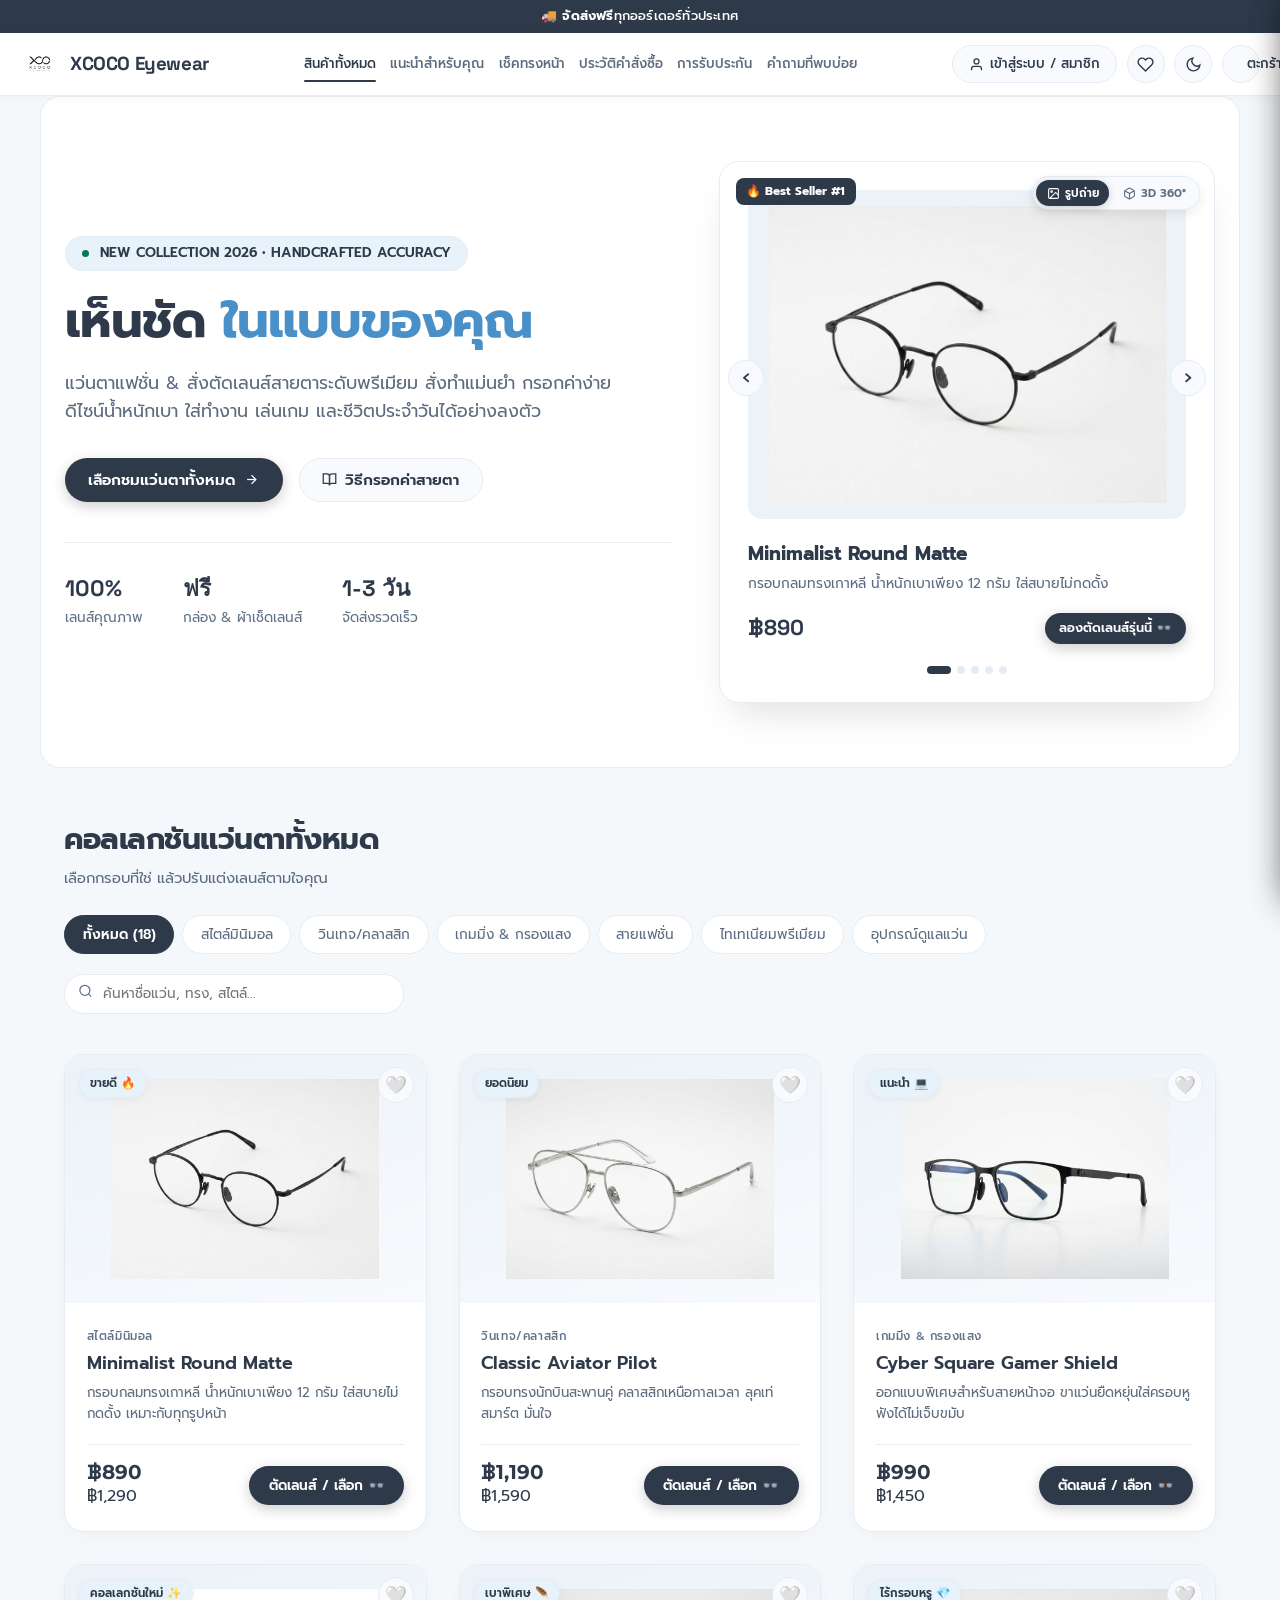
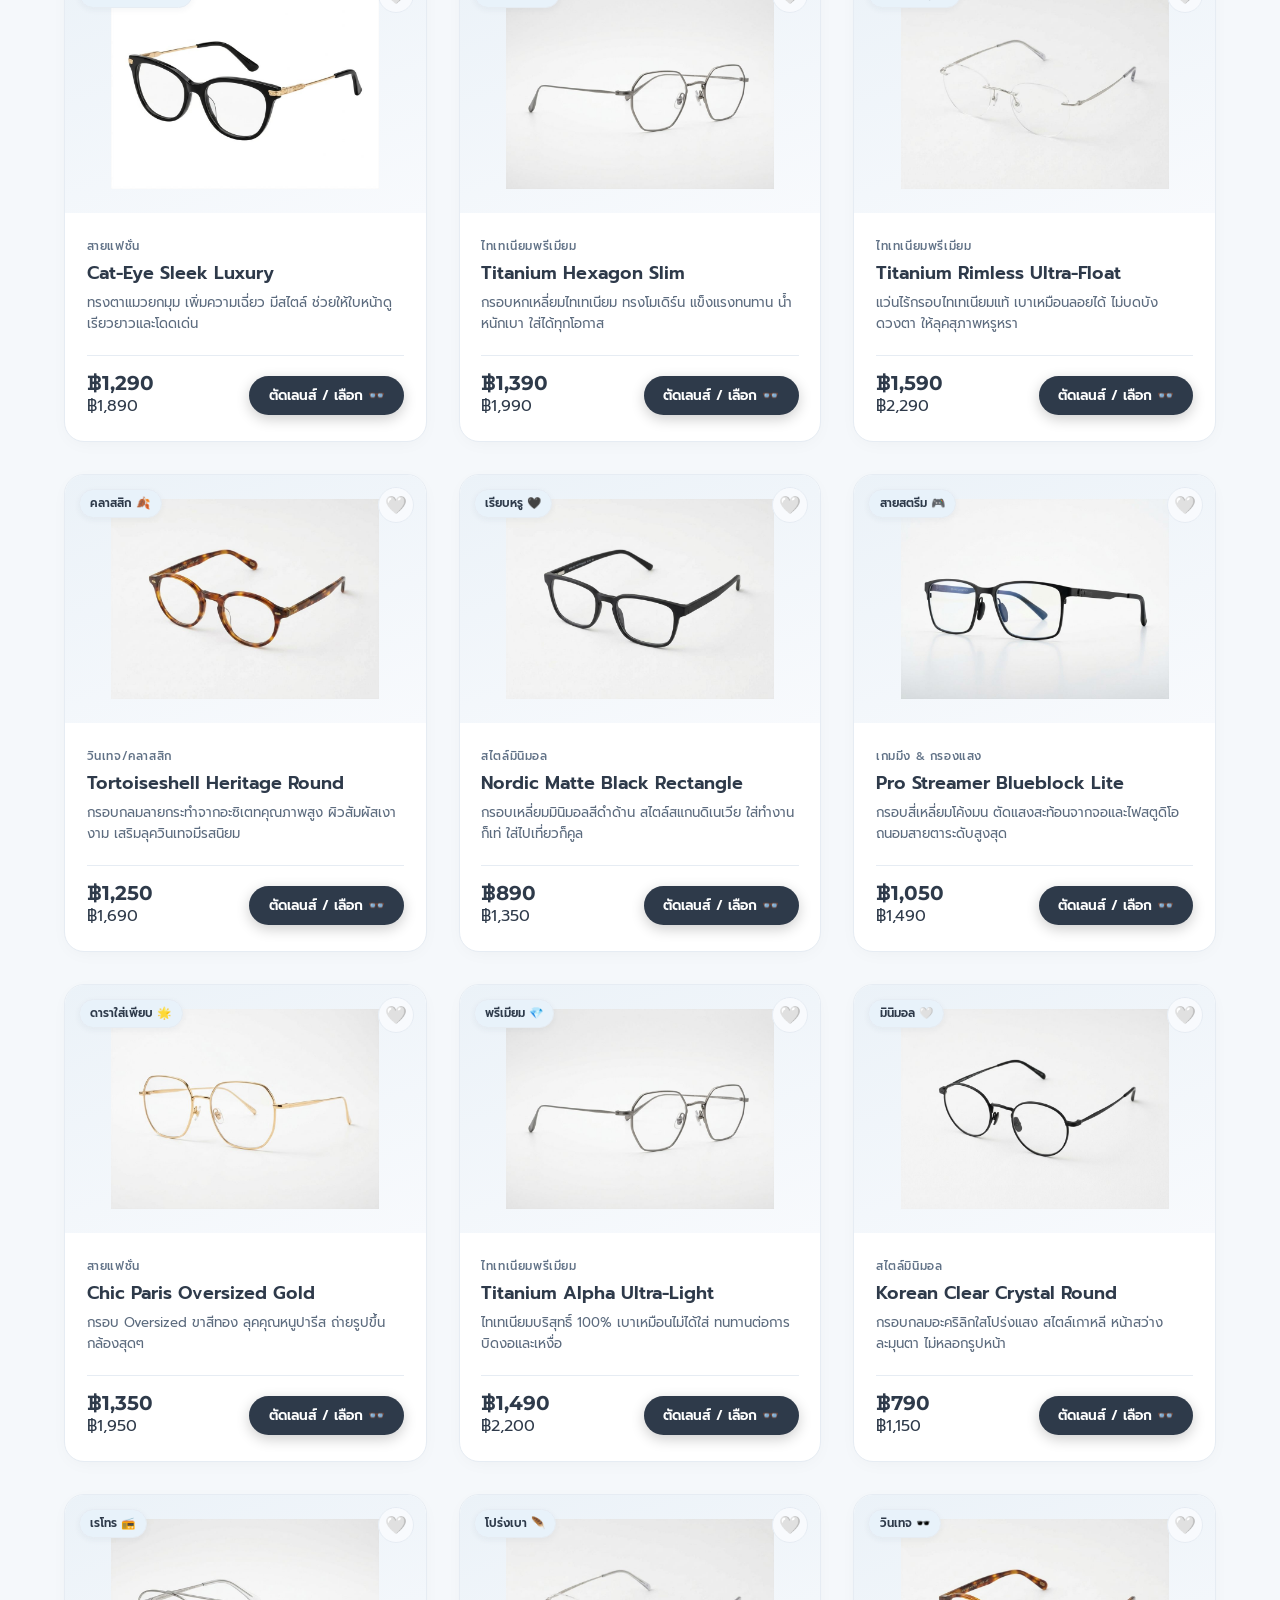
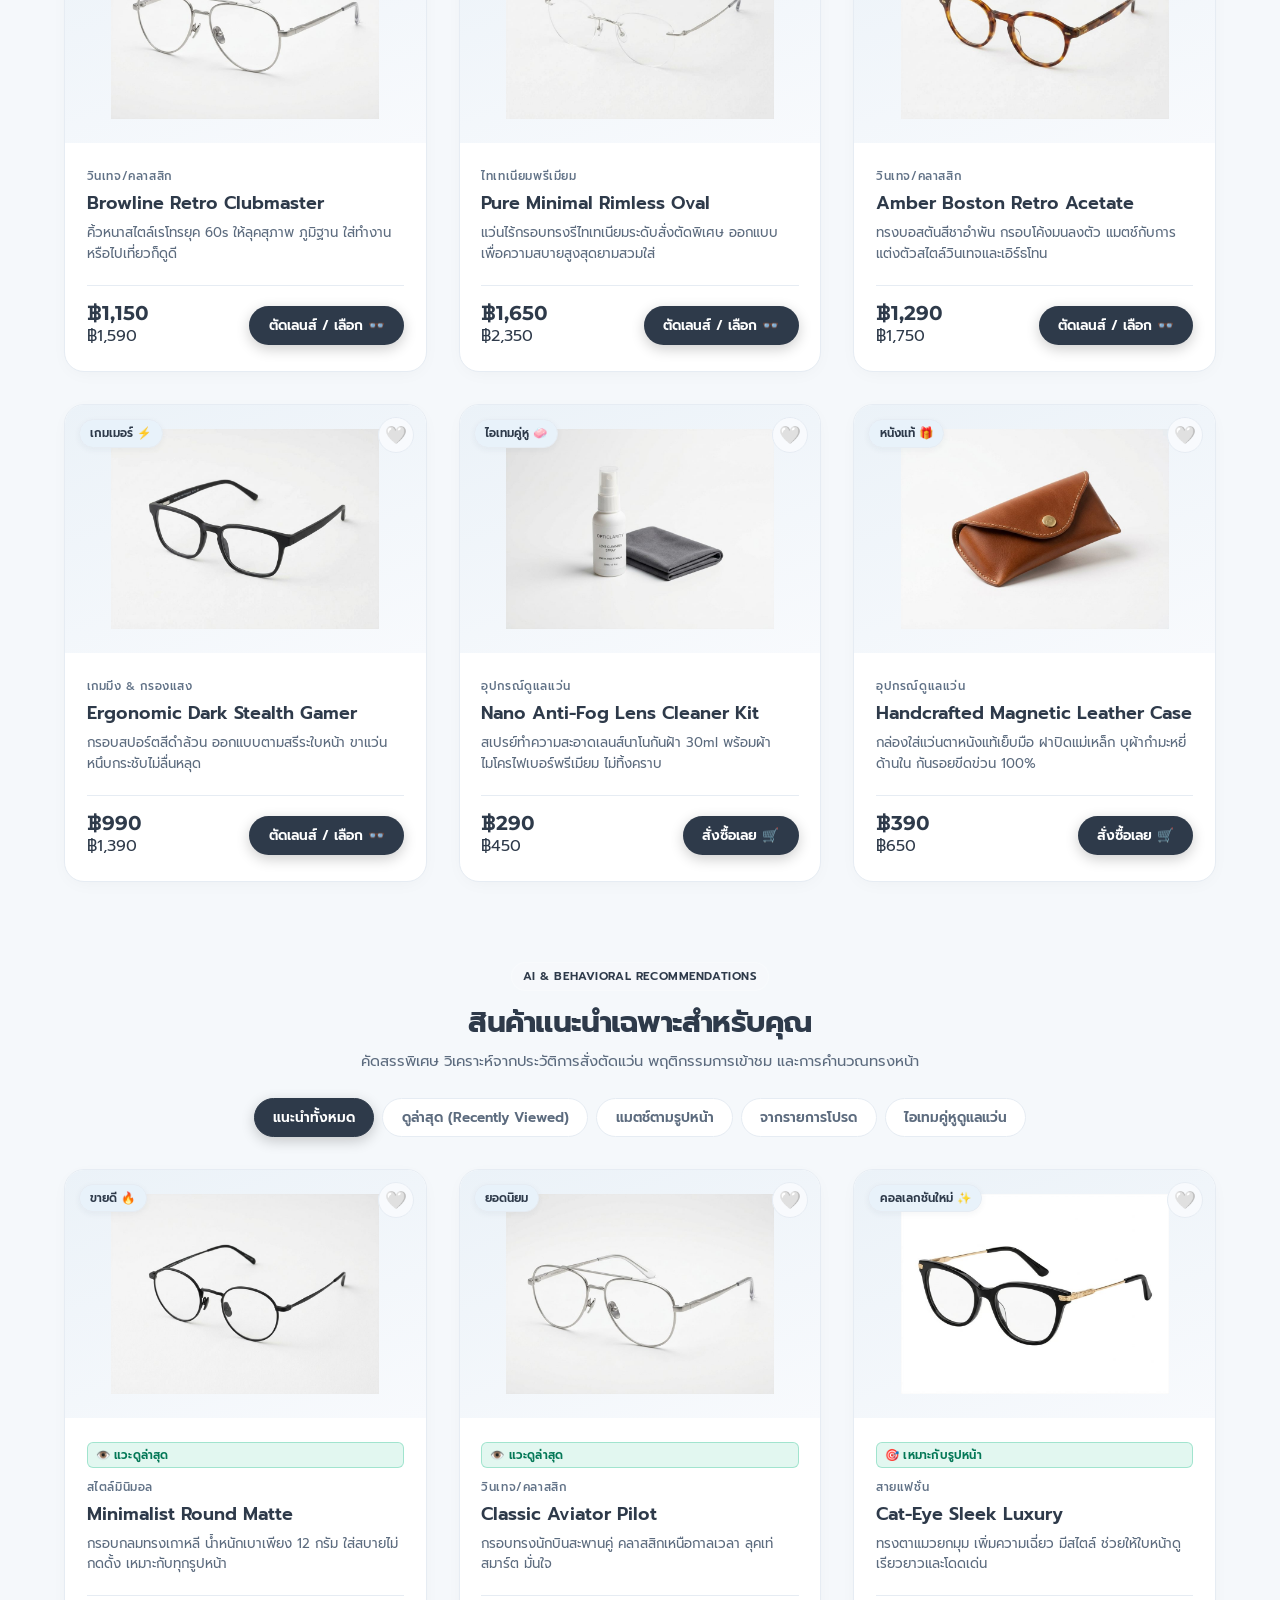
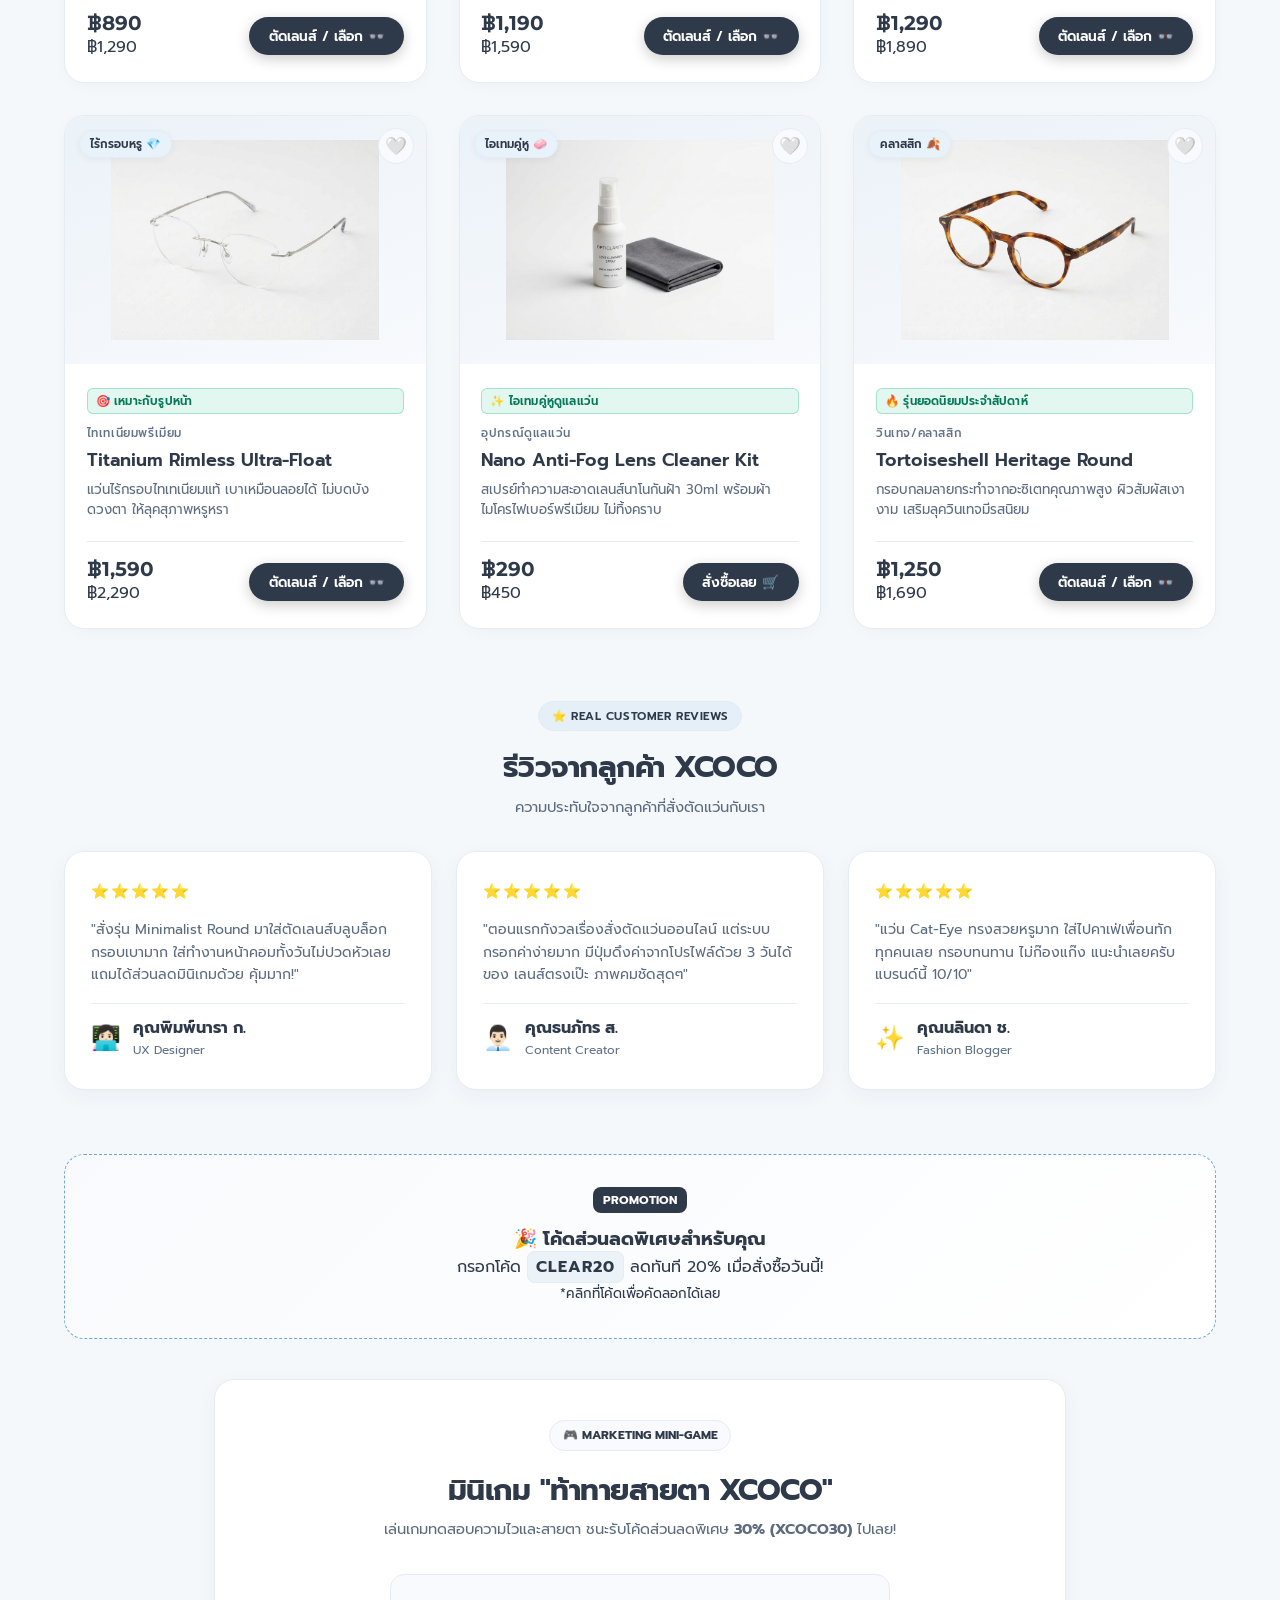
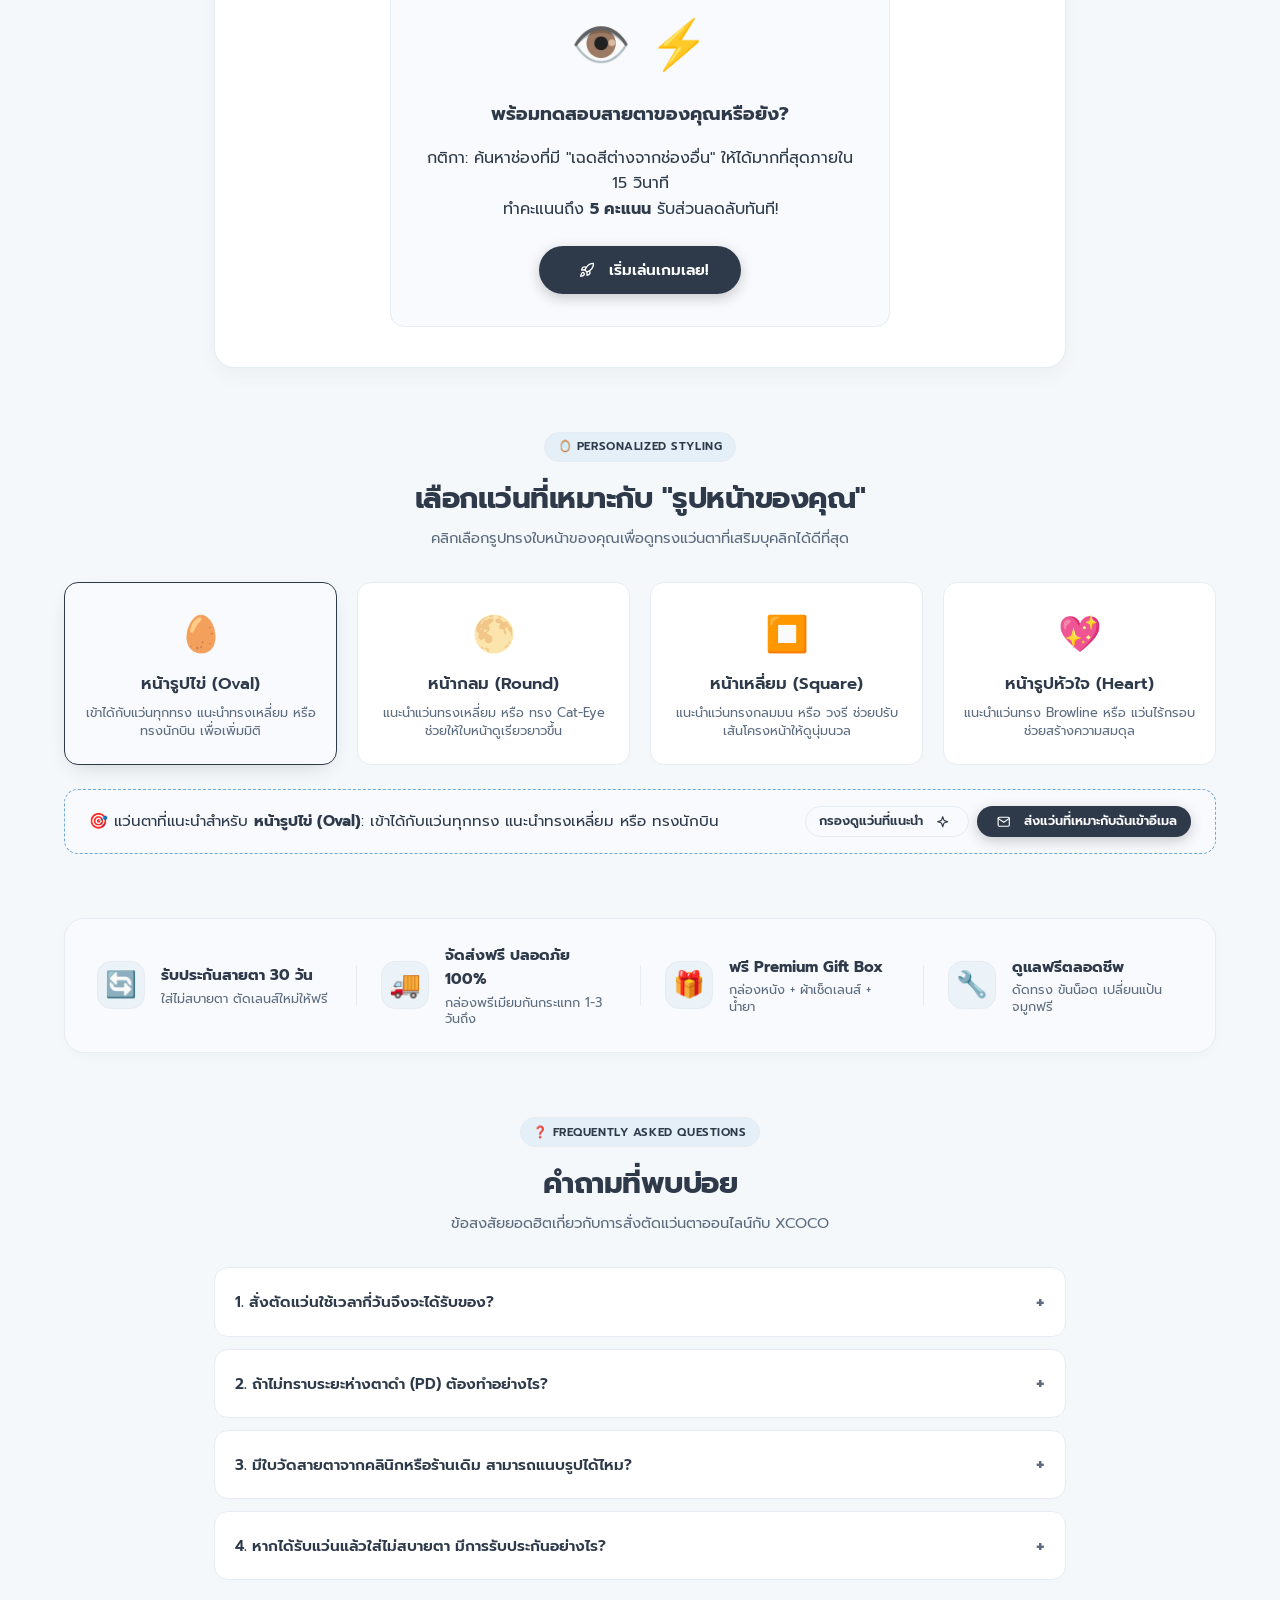
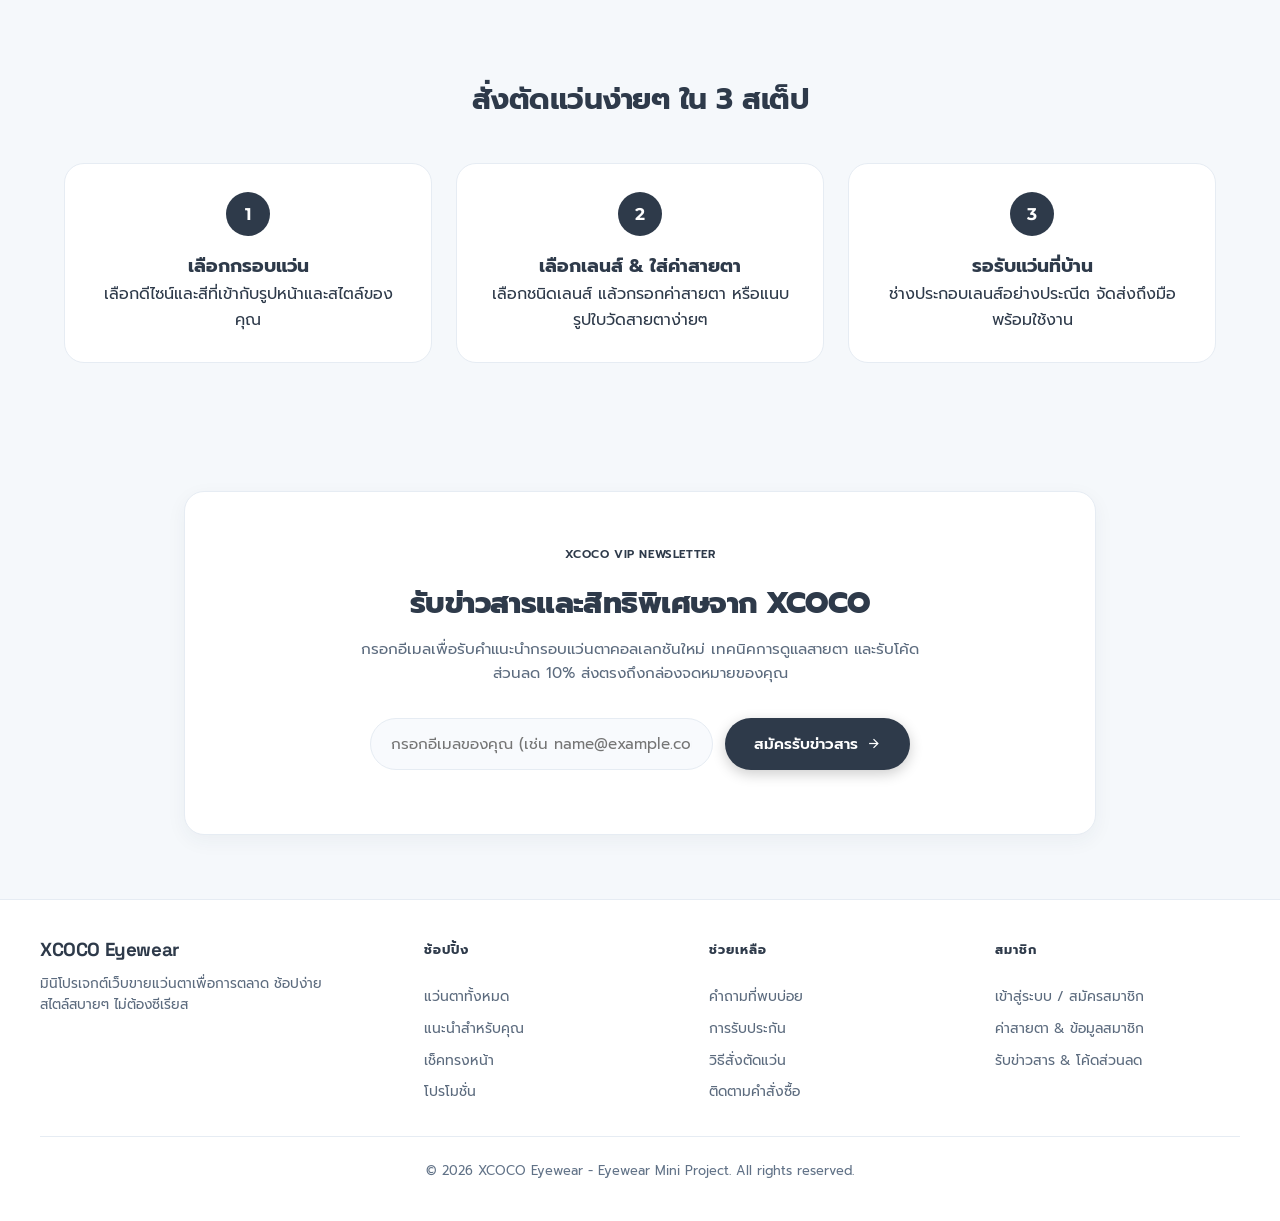
==== index.html @ 9833ccda "fix(tier): real member tier in email, per-user orders, badge contrast, stable rotator - backend/api_" ====
<!DOCTYPE html>
<html lang="th" data-theme="light">
<head>
  <meta charset="UTF-8">
  <meta name="viewport" content="width=device-width, initial-scale=1.0, viewport-fit=cover">
  <title>XCOCO Eyewear - เห็นชัด ในแบบของคุณ | ร้านแว่นตาออนไลน์</title>
  <meta name="description" content="XCOCO Eyewear ร้านแว่นตาออนไลน์ เห็นชัด ในแบบของคุณ เลือกกรอบแว่น เลนส์ตามค่าสายตา จัดส่งฟรี รับประกัน 30 วัน พร้อมโค้ดส่วนลดสมาชิกใหม่">
  
  <!-- Immediate Theme Init (Prevent FOUC) -->
  <script>
    (function() {
      const savedTheme = localStorage.getItem("xcoco_theme") || localStorage.getItem("theme") || "light";
      document.documentElement.setAttribute("data-theme", savedTheme);
    })();
  </script>

  <link rel="preconnect" href="https://fonts.googleapis.com">
  <link rel="preconnect" href="https://fonts.gstatic.com" crossorigin>
  <link href="https://fonts.googleapis.com/css2?family=Montserrat:wght@400;500;600;700;800&family=Prompt:ital,wght@0,300;0,400;0,500;0,600;0,700;1,400&family=Space+Grotesk:wght@500;700&display=swap" rel="stylesheet">
  <link rel="icon" type="image/png" href="assets/images/logo-icon-32.png" sizes="32x32">
  <link rel="stylesheet" href="assets/css/styles.css?v=4.2">
</head>
<body>
  <!-- Top Marketing Announcement Bar -->
  <div class="announcement-bar">
    <div class="announcement-content">
      <span class="rotator-active">🚚 <strong>จัดส่งฟรี</strong>ทุกออร์เดอร์ทั่วประเทศ</span>
      <span>🎁 สมาชิกใหม่รับสิทธิพิเศษมากมาย</span>
      <span>🎮 เล่นมินิเกมรับโค้ดลด <strong>30% (XCOCO30)</strong></span>
    </div>
  </div>

  <!-- Header / Navigation -->
  <header class="navbar">
    <div class="nav-container">
      <div class="brand">
        <img src="assets/images/Logo-128.png" alt="XCOCO Logo" class="brand-logo" onerror="this.style.display='none'">
        <div class="brand-text">
          <span class="brand-name">XCOCO Eyewear</span>
          <span class="brand-tagline">เห็นชัด ในแบบของคุณ</span>
        </div>
      </div>

      <nav class="nav-links">
        <a href="#products" class="nav-link">สินค้าทั้งหมด</a>
        <a href="#recommendations" class="nav-link">แนะนำสำหรับคุณ</a>
        <a href="#face-match" class="nav-link">เช็คทรงหน้า</a>
        <a href="orders.html" class="nav-link">ประวัติคำสั่งซื้อ</a>
        <a href="#guarantee" class="nav-link">การรับประกัน</a>
        <a href="#faq" class="nav-link">คำถามที่พบบ่อย</a>
      </nav>

      <div class="nav-actions">
        <!-- Auth / User Profile Button -->
        <div id="authNavSection">
          <a id="authBtn" href="auth.html" class="nav-auth-btn" style="text-decoration: none;">
            <svg width="15" height="15" viewBox="0 0 24 24" fill="none" stroke="currentColor" stroke-width="2">
              <path d="M20 21v-2a4 4 0 0 0-4-4H8a4 4 0 0 0-4 4v2"></path>
              <circle cx="12" cy="7" r="4"></circle>
            </svg>
            <span>เข้าสู่ระบบ / สมาชิก</span>
          </a>
          <div id="userProfileDropdown" class="user-dropdown" style="display: none;">
            <button class="user-avatar-btn" onclick="toggleUserMenu()">
              <svg width="15" height="15" viewBox="0 0 24 24" fill="none" stroke="currentColor" stroke-width="2">
                <path d="M20 21v-2a4 4 0 0 0-4-4H8a4 4 0 0 0-4 4v2"></path>
                <circle cx="12" cy="7" r="4"></circle>
              </svg>
              <span id="navUserName" class="user-name-text">สมาชิก</span>
              <span id="navUserTierBadge" class="user-tier-badge tier-classic">Classic</span>
              <span class="dropdown-arrow">▾</span>
            </button>
            <div id="userMenuContent" class="user-menu-box" style="display: none;">
              <div class="user-menu-header">
                <div class="user-menu-top">
                  <strong id="menuUserFullName">ผู้ใช้งาน</strong>
                  <span id="menuUserTierBadge" class="user-tier-badge tier-classic">Classic</span>
                </div>
                <small id="menuUserEmail">user@example.com</small>
                <div class="tier-progress-box mt-2">
                  <div class="tier-progress-label">
                    <span>ยอดสะสม: <strong id="menuUserSpent">฿0</strong></span>
                    <span id="menuNextTierText">อีก ฿1,500 สู่ Silver</span>
                  </div>
                  <div class="tier-progress-bar">
                    <div id="menuTierProgressFill" class="tier-progress-fill" style="width: 0%;"></div>
                  </div>
                </div>
              </div>
              <a href="orders.html" class="user-menu-item" style="text-decoration: none;">
                <svg width="15" height="15" viewBox="0 0 24 24" fill="none" stroke="currentColor" stroke-width="2">
                  <path d="M6 2L3 6v14a2 2 0 0 0 2 2h14a2 2 0 0 0 2-2V6l-3-4z"></path>
                  <line x1="3" y1="6" x2="21" y2="6"></line>
                  <path d="M16 10a4 4 0 0 1-8 0"></path>
                </svg>
                <span>ประวัติคำสั่งซื้อของฉัน</span>
              </a>
              <a href="orders.html#profile" class="user-menu-item" style="text-decoration: none;">
                <svg width="15" height="15" viewBox="0 0 24 24" fill="none" stroke="currentColor" stroke-width="2">
                  <circle cx="6" cy="12" r="4"></circle>
                  <circle cx="18" cy="12" r="4"></circle>
                  <line x1="10" y1="12" x2="14" y2="12"></line>
                </svg>
                <span>ค่าสายตา & ข้อมูลสมาชิก</span>
              </a>
              <div class="user-menu-divider"></div>
              <div class="user-menu-item logout-btn" onclick="logoutUser()">
                <svg width="15" height="15" viewBox="0 0 24 24" fill="none" stroke="currentColor" stroke-width="2">
                  <path d="M9 21H5a2 2 0 0 1-2-2V5a2 2 0 0 1 2-2h4"></path>
                  <polyline points="16 17 21 12 16 7"></polyline>
                  <line x1="21" y1="12" x2="9" y2="12"></line>
                </svg>
                <span>ออกจากระบบ</span>
              </div>
            </div>
          </div>
        </div>

        <!-- Wishlist Button -->
        <button id="wishlistNavBtn" class="icon-btn" onclick="openWishlistDrawer()" title="สินค้าที่ถูกใจ" aria-label="สินค้าที่ถูกใจ" style="position: relative;">
          <svg width="17" height="17" viewBox="0 0 24 24" fill="none" stroke="currentColor" stroke-width="2">
            <path d="M20.84 4.61a5.5 5.5 0 0 0-7.78 0L12 5.67l-1.06-1.06a5.5 5.5 0 0 0-7.78 7.78l1.06 1.06L12 21.23l7.78-7.78 1.06-1.06a5.5 5.5 0 0 0 0-7.78z"></path>
          </svg>
          <span id="wishlistBadge" class="cart-badge" style="display: none;">0</span>
        </button>

        <!-- Theme Toggle Button -->
        <button id="themeToggleBtn" class="icon-btn theme-toggle-btn" title="สลับโหมดสว่าง/มืด" aria-label="สลับธีม">
          <svg class="theme-icon sun-icon" width="17" height="17" viewBox="0 0 24 24" fill="none" stroke="currentColor" stroke-width="2">
            <circle cx="12" cy="12" r="5"></circle>
            <line x1="12" y1="1" x2="12" y2="3"></line>
            <line x1="12" y1="21" x2="12" y2="23"></line>
            <line x1="4.22" y1="4.22" x2="5.64" y2="5.64"></line>
            <line x1="18.36" y1="18.36" x2="19.78" y2="19.78"></line>
            <line x1="1" y1="12" x2="3" y2="12"></line>
            <line x1="21" y1="12" x2="23" y2="12"></line>
            <line x1="4.22" y1="19.78" x2="5.64" y2="18.36"></line>
            <line x1="18.36" y1="5.64" x2="19.78" y2="4.22"></line>
          </svg>
          <svg class="theme-icon moon-icon" width="17" height="17" viewBox="0 0 24 24" fill="none" stroke="currentColor" stroke-width="2">
            <path d="M21 12.79A9 9 0 1 1 11.21 3 7 7 0 0 0 21 12.79z"></path>
          </svg>
        </button>

        <!-- Cart Button -->
        <button id="cartBtn" class="cart-btn" aria-label="ตะกร้า 0 รายการ">
          <svg width="17" height="17" viewBox="0 0 24 24" fill="none" stroke="currentColor" stroke-width="2">
            <path d="M6 2L3 6v14a2 2 0 0 0 2 2h14a2 2 0 0 0 2-2V6l-3-4z"></path>
            <line x1="3" y1="6" x2="21" y2="6"></line>
            <path d="M16 10a4 4 0 0 1-8 0"></path>
          </svg>
          <span class="cart-text">ตะกร้า</span>
          <span id="cartCount" class="cart-badge">0</span>
        </button>

        <!-- Mobile Navigation Toggle Button -->
        <button class="mobile-nav-toggle" id="mobileNavToggle" onclick="toggleMobileNav()" aria-label="เปิดเมนู" title="เมนูหลัก">
          <svg width="20" height="20" viewBox="0 0 24 24" fill="none" stroke="currentColor" stroke-width="2" stroke-linecap="round" stroke-linejoin="round">
            <line x1="3" y1="12" x2="21" y2="12"></line>
            <line x1="3" y1="6" x2="21" y2="6"></line>
            <line x1="3" y1="18" x2="21" y2="18"></line>
          </svg>
        </button>
      </div>
    </div>
  </header>

  <!-- Mobile Navigation Drawer -->
  <div class="mobile-nav-drawer" id="mobileNavDrawer">
    <div class="mobile-nav-backdrop" onclick="closeMobileNav()"></div>
    <div class="mobile-nav-panel">
      <div class="mobile-nav-header">
        <div class="brand">
          <img src="assets/images/Logo-128.png" alt="XCOCO Logo" class="brand-logo" onerror="this.style.display='none'">
          <div class="brand-text">
            <span class="brand-name">XCOCO Eyewear</span>
            <span class="brand-tagline">เห็นชัด ในแบบของคุณ</span>
          </div>
        </div>
        <button class="mobile-nav-close" onclick="closeMobileNav()" aria-label="ปิดเมนู">&times;</button>
      </div>

      <div class="mobile-user-card" id="mobileUserCard"></div>

      <nav class="mobile-nav-list">
        <a href="#products" class="mobile-nav-item" onclick="closeMobileNav()">
          <svg width="18" height="18" viewBox="0 0 24 24" fill="none" stroke="currentColor" stroke-width="2">
            <circle cx="6" cy="12" r="4"></circle>
            <circle cx="18" cy="12" r="4"></circle>
            <line x1="10" y1="12" x2="14" y2="12"></line>
          </svg>
          <span>สินค้าทั้งหมด</span>
        </a>
        <a href="#recommendations" class="mobile-nav-item" onclick="closeMobileNav()">
          <svg width="18" height="18" viewBox="0 0 24 24" fill="none" stroke="currentColor" stroke-width="2">
            <polygon points="12 2 15.09 8.26 22 9.27 17 14.14 18.18 21.02 12 17.77 5.82 21.02 7 14.14 2 9.27 8.91 8.26 12 2"></polygon>
          </svg>
          <span>แนะนำสำหรับคุณ (AI Match)</span>
        </a>
        <a href="#face-match" class="mobile-nav-item" onclick="closeMobileNav()">
          <svg width="18" height="18" viewBox="0 0 24 24" fill="none" stroke="currentColor" stroke-width="2">
            <circle cx="12" cy="12" r="10"></circle>
            <path d="M8 14s1.5 2 4 2 4-2 4-2"></path>
            <line x1="9" y1="9" x2="9.01" y2="9"></line>
            <line x1="15" y1="9" x2="15.01" y2="9"></line>
          </svg>
          <span>เช็คทรงหน้าให้เข้ากับแว่น</span>
        </a>
        <a href="orders.html" class="mobile-nav-item" onclick="closeMobileNav()">
          <svg width="18" height="18" viewBox="0 0 24 24" fill="none" stroke="currentColor" stroke-width="2">
            <path d="M6 2L3 6v14a2 2 0 0 0 2 2h14a2 2 0 0 0 2-2V6l-3-4z"></path>
            <line x1="3" y1="6" x2="21" y2="6"></line>
            <path d="M16 10a4 4 0 0 1-8 0"></path>
          </svg>
          <span>ประวัติคำสั่งซื้อของฉัน</span>
          <span class="badge-tag-modern" style="margin-left: auto;" id="mobileOrdersCountBadge">0</span>
        </a>
        <a href="orders.html#profile" class="mobile-nav-item" onclick="closeMobileNav()">
          <svg width="18" height="18" viewBox="0 0 24 24" fill="none" stroke="currentColor" stroke-width="2">
            <path d="M11 4H4a2 2 0 0 0-2 2v14a2 2 0 0 0 2 2h14a2 2 0 0 0 2-2v-7"></path>
            <path d="M18.5 2.5a2.121 2.121 0 0 1 3 3L12 15l-4 1 1-4 9.5-9.5z"></path>
          </svg>
          <span>แก้ไขข้อมูลส่วนตัว & ค่าสายตา</span>
        </a>
        <a href="#guarantee" class="mobile-nav-item" onclick="closeMobileNav()">
          <svg width="18" height="18" viewBox="0 0 24 24" fill="none" stroke="currentColor" stroke-width="2">
            <path d="M12 22s8-4 8-10V5l-8-3-8 3v7c0 6 8 10 8 10z"></path>
          </svg>
          <span>การรับประกันสินค้า</span>
        </a>
        <a href="#faq" class="mobile-nav-item" onclick="closeMobileNav()">
          <svg width="18" height="18" viewBox="0 0 24 24" fill="none" stroke="currentColor" stroke-width="2">
            <circle cx="12" cy="12" r="10"></circle>
            <path d="M9.09 9a3 3 0 0 1 5.83 1c0 2-3 3-3 3"></path>
            <line x1="12" y1="17" x2="12.01" y2="17"></line>
          </svg>
          <span>คำถามที่พบบ่อย (FAQ)</span>
        </a>
      </nav>

      <div class="mobile-nav-footer">
        <button class="btn btn-secondary btn-sm" onclick="toggleTheme();" style="width: 100%; justify-content: center; gap: 0.5rem; margin-bottom: 0.75rem;">
          <svg width="16" height="16" viewBox="0 0 24 24" fill="none" stroke="currentColor" stroke-width="2">
            <circle cx="12" cy="12" r="5"></circle>
          </svg>
          <span>สลับโหมดสว่าง / โหมดมืด</span>
        </button>
      </div>
    </div>
  </div>

  <!-- Hero Section with Interactive Eyewear Slider Showcase -->
  <main id="main-content">
  <section class="hero-section">
    <div class="hero-layout">
      <!-- Left: Brand Story & CTA -->
      <div class="hero-content">
        <div class="hero-badge">
          <span style="width: 7px; height: 7px; border-radius: 50%; background: var(--status-ok-ink); display: inline-block; margin-right: 6px;"></span>
          <span>NEW COLLECTION 2026 • HANDCRAFTED ACCURACY</span>
        </div>
        <h1 class="hero-title">เห็นชัด <span class="highlight">ในแบบของคุณ</span></h1>
        <p class="hero-desc">
          แว่นตาแฟชั่น & สั่งตัดเลนส์สายตาระดับพรีเมียม สั่งทำแม่นยำ กรอกค่าง่าย ดีไซน์น้ำหนักเบา ใส่ทำงาน เล่นเกม และชีวิตประจำวันได้อย่างลงตัว
        </p>

        <div class="hero-buttons">
          <a href="#products" class="btn btn-primary">
            <span>เลือกชมแว่นตาทั้งหมด</span>
            <svg width="15" height="15" viewBox="0 0 24 24" fill="none" stroke="currentColor" stroke-width="2">
              <line x1="5" y1="12" x2="19" y2="12"></line>
              <polyline points="12 5 19 12 12 19"></polyline>
            </svg>
          </a>
          <button class="btn btn-secondary" onclick="openPrescriptionGuide()">
            <svg width="15" height="15" viewBox="0 0 24 24" fill="none" stroke="currentColor" stroke-width="2">
              <path d="M2 3h6a4 4 0 0 1 4 4v14a3 3 0 0 0-3-3H2z"></path>
              <path d="M22 3h-6a4 4 0 0 0-4 4v14a3 3 0 0 1 3-3h7z"></path>
            </svg>
            <span>วิธีกรอกค่าสายตา</span>
          </button>
        </div>

        <div class="hero-stats">
          <div class="stat-item">
            <span class="stat-num">100%</span>
            <span class="stat-label">เลนส์คุณภาพ</span>
          </div>
          <div class="stat-item">
            <span class="stat-num">ฟรี</span>
            <span class="stat-label">กล่อง & ผ้าเช็ดเลนส์</span>
          </div>
          <div class="stat-item">
            <span class="stat-num">1-3 วัน</span>
            <span class="stat-label">จัดส่งรวดเร็ว</span>
          </div>
        </div>
      </div>

      <!-- Right: Interactive Eyewear Showcase Carousel -->
      <div class="hero-carousel-wrap">
        <div class="carousel-card">
          <div class="carousel-badge" id="slideBadge">🔥 ยอดนิยม</div>

          <!-- View Mode Toggle: Photo vs 3D 360° -->
          <div class="hero-view-toggle">
            <button type="button" class="view-toggle-btn active" id="btnViewPhoto" onclick="switchHeroView('photo')">
              <svg width="13" height="13" viewBox="0 0 24 24" fill="none" stroke="currentColor" stroke-width="2"><rect x="3" y="3" width="18" height="18" rx="2"/><circle cx="8.5" cy="8.5" r="1.5"/><polyline points="21 15 16 10 5 21"/></svg>
              <span>รูปถ่าย</span>
            </button>
            <button type="button" class="view-toggle-btn" id="btnView3D" onclick="switchHeroView('3d')">
              <svg width="13" height="13" viewBox="0 0 24 24" fill="none" stroke="currentColor" stroke-width="2"><path d="M21 16V8a2 2 0 0 0-1-1.73l-7-4a2 2 0 0 0-2 0l-7 4A2 2 0 0 0 3 8v8a2 2 0 0 0 1 1.73l7 4a2 2 0 0 0 2 0l7-4A2 2 0 0 0 21 16z"></path><polyline points="3.27 6.96 12 12.01 20.73 6.96"></polyline><line x1="12" y1="22.08" x2="12" y2="12"></line></svg>
              <span>3D 360°</span>
            </button>
          </div>

          <!-- Mode A: 2D Photo Carousel -->
          <div class="carousel-img-wrap">
            <img id="slideImg" src="assets/images/glasses_minimal_round_1787761859075.jpg" alt="Featured Glasses" class="carousel-img">
          </div>

          <!-- Mode B: Interactive 3D Eyewear Studio -->
          <div id="hero3DWrap" class="carousel-3d-wrap" style="display: none;">
            <canvas id="hero3DCanvas"></canvas>
            
            <div class="hero-3d-hint">
              <svg width="12" height="12" viewBox="0 0 24 24" fill="none" stroke="currentColor" stroke-width="2"><path d="M21.5 2v6h-6M21.34 15.57a10 10 0 1 1-.57-8.38l5.67-5.67"/></svg>
              <span>ลากหมุน 360°</span>
            </div>
            
            <div class="hero-3d-customizer">
              <div class="color-swatches" title="สลับสีกรอบ">
                <button type="button" class="swatch-btn active" style="background: #18181b;" onclick="setGlassesColor('black', this)" title="Matte Black"></button>
                <button type="button" class="swatch-btn" style="background: linear-gradient(135deg, #d4af37, #b8860b);" onclick="setGlassesColor('gold', this)" title="Champagne Gold"></button>
                <button type="button" class="swatch-btn" style="background: linear-gradient(135deg, #e2e8f0, #94a3b8);" onclick="setGlassesColor('silver', this)" title="Titanium Silver"></button>
              </div>
              <div class="lens-toggle-group" title="สลับประเภทเลนส์">
                <button type="button" class="lens-pill-btn active" onclick="setLensTint('clear', this)">ใส AR</button>
                <button type="button" class="lens-pill-btn" onclick="setLensTint('blue', this)">BlueBlock</button>
                <button type="button" class="lens-pill-btn" onclick="setLensTint('dark', this)">กันแดด</button>
              </div>
            </div>
          </div>
          <div class="carousel-info">
            <h2 id="slideTitle">Minimalist Round Matte</h2>
            <p id="slideDesc">กรอบกลมทรงเกาหลี น้ำหนักเบาเพียง 12 กรัม ใส่สบาย</p>
            <div class="carousel-footer">
              <span class="carousel-price" id="slidePrice">฿890</span>
              <button id="slideActionBtn" class="btn btn-primary btn-sm" onclick="openCustomizerModal('frame_minimal_01')">
                ลองตัดเลนส์รุ่นนี้ 👓
              </button>
            </div>
          </div>

          <!-- Carousel Controls -->
          <button class="carousel-nav prev-btn" onclick="prevSlide()" aria-label="Previous Slide">‹</button>
          <button class="carousel-nav next-btn" onclick="nextSlide()" aria-label="Next Slide">›</button>

          <!-- Carousel Dots -->
          <div class="carousel-dots" id="carouselDots">
            <span class="dot active" onclick="goToSlide(0)"></span>
            <span class="dot" onclick="goToSlide(1)"></span>
            <span class="dot" onclick="goToSlide(2)"></span>
            <span class="dot" onclick="goToSlide(3)"></span>
            <span class="dot" onclick="goToSlide(4)"></span>
          </div>
        </div>
      </div>
    </div>
  </section>

  <!-- Category Filter & Search Bar -->
  <section class="catalog-section" id="products">
    <div class="catalog-header-wrap">
      <div class="section-title-box">
        <h2 class="section-title">คอลเลกชันแว่นตาทั้งหมด</h2>
        <p class="section-subtitle">เลือกกรอบที่ใช่ แล้วปรับแต่งเลนส์ตามใจคุณ</p>
      </div>

      <!-- Controls Row: Search & Category Filter Tabs -->
      <div class="catalog-controls-row">
        <div class="category-tabs">
          <button class="tab-btn active" data-category="all">ทั้งหมด (<span id="countAll">0</span>)</button>
          <button class="tab-btn" data-category="minimal">สไตล์มินิมอล</button>
          <button class="tab-btn" data-category="vintage">วินเทจ/คลาสสิก</button>
          <button class="tab-btn" data-category="gaming">เกมมิ่ง & กรองแสง</button>
          <button class="tab-btn" data-category="fashion">สายแฟชั่น</button>
          <button class="tab-btn" data-category="titanium">ไทเทเนียมพรีเมียม</button>
          <button class="tab-btn" data-category="care">อุปกรณ์ดูแลแว่น</button>
        </div>

        <div class="search-wrap">
          <span class="search-icon">
            <svg width="15" height="15" viewBox="0 0 24 24" fill="none" stroke="currentColor" stroke-width="2">
              <circle cx="11" cy="11" r="8"></circle>
              <line x1="21" y1="21" x2="16.65" y2="16.65"></line>
            </svg>
          </span>
          <input type="text" id="productSearchInput" class="search-input" placeholder="ค้นหาชื่อแว่น, ทรง, สไตล์..." oninput="handleSearch(event)">
        </div>
      </div>
    </div>

    <!-- Product Grid -->
    <div class="product-grid" id="productGrid">
      <!-- Generated via JavaScript -->
    </div>
  </section>

  <!-- AI & Behavioral Recommendations Section -->
  <section class="recommendations-section" id="recommendations">
    <div class="section-container">
      <div class="text-center mb-3">
        <div class="badge-tag-modern accent" style="margin-bottom: 0.5rem;">AI & BEHAVIORAL RECOMMENDATIONS</div>
        <h2 class="section-title">สินค้าแนะนำเฉพาะสำหรับคุณ</h2>
        <p class="section-subtitle">คัดสรรพิเศษ วิเคราะห์จากประวัติการสั่งตัดแว่น พฤติกรรมการเข้าชม และการคำนวณทรงหน้า</p>
      </div>

      <!-- Recommendation Filter Chips -->
      <div class="recommend-filter-tabs">
        <button class="recom-chip active" data-recom="all" onclick="filterRecommendations('all')">แนะนำทั้งหมด</button>
        <button class="recom-chip" data-recom="recent" onclick="filterRecommendations('recent')">ดูล่าสุด (Recently Viewed)</button>
        <button class="recom-chip" data-recom="face" onclick="filterRecommendations('face')">แมตช์ตามรูปหน้า</button>
        <button class="recom-chip" data-recom="wishlist" onclick="filterRecommendations('wishlist')">จากรายการโปรด</button>
        <button class="recom-chip" data-recom="cross" onclick="filterRecommendations('cross')">ไอเทมคู่หูดูแลแว่น</button>
      </div>

      <!-- Recommended Product Grid -->
      <div class="product-grid" id="recommendProductGrid">
        <!-- Rendered via JavaScript -->
      </div>
    </div>
  </section>

  <!-- Customer Reviews & Social Proof Section (Marketing Trust Builder) -->
  <section class="reviews-section">
    <div class="section-container">
      <div class="text-center mb-3">
        <span class="badge-vip">⭐ REAL CUSTOMER REVIEWS</span>
        <h2 class="section-title">รีวิวจากลูกค้า XCOCO</h2>
        <p class="section-subtitle">ความประทับใจจากลูกค้าที่สั่งตัดแว่นกับเรา</p>
      </div>

      <div class="reviews-grid">
        <div class="review-card">
          <div class="stars">⭐⭐⭐⭐⭐</div>
          <p class="review-text">"สั่งรุ่น Minimalist Round มาใส่ตัดเลนส์บลูบล็อก กรอบเบามาก ใส่ทำงานหน้าคอมทั้งวันไม่ปวดหัวเลย แถมได้ส่วนลดมินิเกมด้วย คุ้มมาก!"</p>
          <div class="reviewer">
            <span class="reviewer-avatar">👩🏻‍💻</span>
            <div>
              <strong>คุณพิมพ์นารา ก.</strong>
              <small>UX Designer</small>
            </div>
          </div>
        </div>

        <div class="review-card">
          <div class="stars">⭐⭐⭐⭐⭐</div>
          <p class="review-text">"ตอนแรกกังวลเรื่องสั่งตัดแว่นออนไลน์ แต่ระบบกรอกค่าง่ายมาก มีปุ่มดึงค่าจากโปรไฟล์ด้วย 3 วันได้ของ เลนส์ตรงเป๊ะ ภาพคมชัดสุดๆ"</p>
          <div class="reviewer">
            <span class="reviewer-avatar">👨🏻‍💼</span>
            <div>
              <strong>คุณธนภัทร ส.</strong>
              <small>Content Creator</small>
            </div>
          </div>
        </div>

        <div class="review-card">
          <div class="stars">⭐⭐⭐⭐⭐</div>
          <p class="review-text">"แว่น Cat-Eye ทรงสวยหรูมาก ใส่ไปคาเฟ่เพื่อนทักทุกคนเลย กรอบทนทาน ไม่ก๊องแก๊ง แนะนำเลยครับ แบรนด์นี้ 10/10"</p>
          <div class="reviewer">
            <span class="reviewer-avatar">✨</span>
            <div>
              <strong>คุณนลินดา ช.</strong>
              <small>Fashion Blogger</small>
            </div>
          </div>
        </div>
      </div>
    </div>
  </section>

  <!-- Promotion Banner Section -->
  <section class="promo-section" id="promotions">
    <div class="promo-card">
      <div class="promo-badge">PROMOTION</div>
      <h3>🎉 โค้ดส่วนลดพิเศษสำหรับคุณ</h3>
      <p>กรอกโค้ด <strong><span class="code-tag" onclick="copyPromo('CLEAR20')">CLEAR20</span></strong> ลดทันที 20% เมื่อสั่งซื้อวันนี้!</p>
      <small>*คลิกที่โค้ดเพื่อคัดลอกได้เลย</small>
    </div>
  </section>

  <!-- Mini Game Section: Interactive Eye Test / Color Vision Challenge -->
  <section class="game-section" id="minigame">
    <div class="game-container">
      <div class="game-badge">🎮 MARKETING MINI-GAME</div>
      <h2 class="section-title text-center">มินิเกม "ท้าทายสายตา XCOCO"</h2>
      <p class="section-subtitle text-center">เล่นเกมทดสอบความไวและสายตา ชนะรับโค้ดส่วนลดพิเศษ <strong>30% (XCOCO30)</strong> ไปเลย!</p>

      <div class="game-box" id="gameBox">
        <!-- Game Start Screen -->
        <div id="gameStartScreen" class="game-screen">
          <div class="game-icon">👁️ ⚡</div>
          <h3>พร้อมทดสอบสายตาของคุณหรือยัง?</h3>
          <p>กติกา: ค้นหาช่องที่มี "เฉดสีต่างจากช่องอื่น" ให้ได้มากที่สุดภายใน 15 วินาที<br>ทำคะแนนถึง <strong>5 คะแนน</strong> รับส่วนลดลับทันที!</p>
          <button class="btn btn-primary btn-game-start" onclick="startEyeGame()"><svg class="btn-ico" viewBox="0 0 24 24" fill="none" stroke="currentColor" stroke-width="2" stroke-linecap="round" stroke-linejoin="round" aria-hidden="true" focusable="false"><path d="M4.5 16.5c-1.5 1.26-2 5-2 5s3.74-.5 5-2c.71-.84.7-2.13-.09-2.91a2.18 2.18 0 0 0-2.91-.09z"/><path d="m12 15-3-3a22 22 0 0 1 2-3.95A12.88 12.88 0 0 1 22 2c0 2.72-.78 7.5-6 11a22.35 22.35 0 0 1-4 2z"/><path d="M9 12H4s.55-3.03 2-4c1.62-1.08 5 0 5 0"/><path d="M12 15v5s3.03-.55 4-2c1.08-1.62 0-5 0-5"/></svg>เริ่มเล่นเกมเลย!</button>
        </div>

        <!-- Game Playing Screen -->
        <div id="gamePlayScreen" class="game-screen" style="display: none;">
          <div class="game-hud">
            <div class="hud-item">
              <span>⏱️ เวลา:</span>
              <strong id="gameTimer">15</strong>s
            </div>
            <div class="hud-item">
              <span>🎯 คะแนน:</span>
              <strong id="gameScore">0</strong>/5
            </div>
          </div>
          
          <div class="color-grid" id="colorGrid">
            <!-- Grid tiles generated dynamically -->
          </div>
        </div>

        <!-- Game Result Screen -->
        <div id="gameResultScreen" class="game-screen" style="display: none;">
          <div id="gameResultIcon" class="result-icon">🎉</div>
          <h3 id="gameResultTitle">ยินดีด้วย! สายตาของคุณเฉียบคมมาก</h3>
          <p id="gameResultDesc">คุณทำได้ 5 คะแนน ผ่านเกณฑ์รับรางวัลพิเศษ!</p>
          
          <div id="gameRewardBox" class="game-reward-box">
            <span>🎁 โค้ดส่วนลดลับของคุณ:</span>
            <div class="reward-code-wrap">
              <strong class="reward-code">XCOCO30</strong>
              <button class="btn btn-secondary btn-sm" onclick="copyAndApplyPromo('XCOCO30')">คัดลอก & นำไปใช้</button>
            </div>
            <small>ลด 30% ทันทีไม่มีขั้นต่ำ</small>
          </div>

          <div class="game-result-actions">
            <button class="btn btn-primary" onclick="restartEyeGame()"><svg class="btn-ico" viewBox="0 0 24 24" fill="none" stroke="currentColor" stroke-width="2" stroke-linecap="round" stroke-linejoin="round" aria-hidden="true" focusable="false"><polyline points="1 4 1 10 7 10"/><path d="M3.51 15a9 9 0 1 0 2.13-9.36L1 10"/></svg>เล่นใหม่อีกครั้ง</button>
            <a href="#products" class="btn btn-secondary"><svg class="btn-ico" viewBox="0 0 24 24" fill="none" stroke="currentColor" stroke-width="2" stroke-linecap="round" stroke-linejoin="round" aria-hidden="true" focusable="false"><path d="M6 2 3 6v14a2 2 0 0 0 2 2h14a2 2 0 0 0 2-2V6l-3-4z"/><line x1="3" y1="6" x2="21" y2="6"/><path d="M16 10a4 4 0 0 1-8 0"/></svg>ไปช้อปแว่นกันเลย</a>
          </div>
        </div>
      </div>
    </div>
  </section>

  <!-- Face Shape Matcher Quiz Section (Interactive Personalized Experience) -->
  <section class="faceshape-section" id="face-match">
    <div class="section-container">
      <div class="text-center mb-3">
        <span class="badge-vip">🪞 PERSONALIZED STYLING</span>
        <h2 class="section-title">เลือกแว่นที่เหมาะกับ "รูปหน้าของคุณ"</h2>
        <p class="section-subtitle">คลิกเลือกรูปทรงใบหน้าของคุณเพื่อดูทรงแว่นตาที่เสริมบุคลิกได้ดีที่สุด</p>
      </div>

      <div class="faceshape-cards">
        <div class="face-card active" onclick="selectFaceShape('oval')">
          <div class="face-icon">🥚</div>
          <h3>หน้ารูปไข่ (Oval)</h3>
          <p>เข้าได้กับแว่นทุกทรง แนะนำทรงเหลี่ยม หรือ ทรงนักบิน เพื่อเพิ่มมิติ</p>
        </div>
        <div class="face-card" onclick="selectFaceShape('round')">
          <div class="face-icon">🌕</div>
          <h3>หน้ากลม (Round)</h3>
          <p>แนะนำแว่นทรงเหลี่ยม หรือ ทรง Cat-Eye ช่วยให้ใบหน้าดูเรียวยาวขึ้น</p>
        </div>
        <div class="face-card" onclick="selectFaceShape('square')">
          <div class="face-icon">⏹️</div>
          <h3>หน้าเหลี่ยม (Square)</h3>
          <p>แนะนำแว่นทรงกลมมน หรือ วงรี ช่วยปรับเส้นโครงหน้าให้ดูนุ่มนวล</p>
        </div>
        <div class="face-card" onclick="selectFaceShape('heart')">
          <div class="face-icon">💖</div>
          <h3>หน้ารูปหัวใจ (Heart)</h3>
          <p>แนะนำแว่นทรง Browline หรือ แว่นไร้กรอบ ช่วยสร้างความสมดุล</p>
        </div>
      </div>

      <div class="face-match-result" id="faceMatchResult">
        <div class="match-result-text">
          <span>🎯 แว่นตาที่แนะนำสำหรับ <strong>หน้ารูปไข่ (Oval)</strong>: เข้าได้กับแว่นทุกทรง แนะนำทรงเหลี่ยม หรือ ทรงนักบิน</span>
          <div style="display: flex; gap: 0.5rem; flex-wrap: wrap;">
            <button class="btn btn-secondary btn-sm" onclick="filterByFaceMatch('oval')">กรองดูแว่นที่แนะนำ<svg class="btn-ico" viewBox="0 0 24 24" fill="none" stroke="currentColor" stroke-width="2" stroke-linecap="round" stroke-linejoin="round" aria-hidden="true" focusable="false"><path d="m12 3-1.912 5.813a2 2 0 0 1-1.275 1.275L3 12l5.813 1.912a2 2 0 0 1 1.275 1.275L12 21l1.912-5.813a2 2 0 0 1 1.275-1.275L21 12l-5.813-1.912a2 2 0 0 1-1.275-1.275L12 3Z"/></svg></button>
            <button class="btn btn-primary btn-sm" onclick="triggerFaceMatchEmail('oval')"><svg class="btn-ico" viewBox="0 0 24 24" fill="none" stroke="currentColor" stroke-width="2" stroke-linecap="round" stroke-linejoin="round" aria-hidden="true" focusable="false"><path d="M4 4h16c1.1 0 2 .9 2 2v12c0 1.1-.9 2-2 2H4c-1.1 0-2-.9-2-2V6c0-1.1.9-2 2-2z"/><polyline points="22,6 12,13 2,6"/></svg>ส่งแว่นที่เหมาะกับฉันเข้าอีเมล</button>
          </div>
        </div>
      </div>
    </div>
  </section>

  <!-- Service Guarantee & Trust Section (Marketing Assurance - Horizontal Trust Bar) -->
  <section class="guarantee-section" id="guarantee">
    <div class="guarantee-banner">
      <div class="guarantee-item">
        <div class="guarantee-icon-badge">🔄</div>
        <div class="guarantee-info">
          <h4>รับประกันสายตา 30 วัน</h4>
          <p>ใส่ไม่สบายตา ตัดเลนส์ใหม่ให้ฟรี</p>
        </div>
      </div>

      <div class="guarantee-divider"></div>

      <div class="guarantee-item">
        <div class="guarantee-icon-badge">🚚</div>
        <div class="guarantee-info">
          <h4>จัดส่งฟรี ปลอดภัย 100%</h4>
          <p>กล่องพรีเมียมกันกระแทก 1-3 วันถึง</p>
        </div>
      </div>

      <div class="guarantee-divider"></div>

      <div class="guarantee-item">
        <div class="guarantee-icon-badge">🎁</div>
        <div class="guarantee-info">
          <h4>ฟรี Premium Gift Box</h4>
          <p>กล่องหนัง + ผ้าเช็ดเลนส์ + น้ำยา</p>
        </div>
      </div>

      <div class="guarantee-divider"></div>

      <div class="guarantee-item">
        <div class="guarantee-icon-badge">🔧</div>
        <div class="guarantee-info">
          <h4>ดูแลฟรีตลอดชีพ</h4>
          <p>ดัดทรง ขันน็อต เปลี่ยนแป้นจมูกฟรี</p>
        </div>
      </div>
    </div>
  </section>

  <!-- FAQ Accordion Section -->
  <section class="faq-section" id="faq">
    <div class="section-container">
      <div class="text-center mb-3">
        <span class="badge-vip">❓ FREQUENTLY ASKED QUESTIONS</span>
        <h2 class="section-title">คำถามที่พบบ่อย</h2>
        <p class="section-subtitle">ข้อสงสัยยอดฮิตเกี่ยวกับการสั่งตัดแว่นตาออนไลน์กับ XCOCO</p>
      </div>

      <div class="faq-accordion">
        <div class="faq-item">
          <button class="faq-question" onclick="toggleFaq(this)">
            <span>1. สั่งตัดแว่นใช้เวลากี่วันจึงจะได้รับของ?</span>
            <span class="faq-toggle-icon">+</span>
          </button>
          <div class="faq-answer">
            <p>ทีมช่างประกอบเลนส์จะใช้เวลาตัดประกอบอย่างประณีต 1 วัน และจัดส่งด่วนโดย Kerry/EMS ใช้เวลารวมเพียง 1 - 3 วันทำการ สินค้าส่งตรงถึงบ้านคุณครับ</p>
          </div>
        </div>

        <div class="faq-item">
          <button class="faq-question" onclick="toggleFaq(this)">
            <span>2. ถ้าไม่ทราบระยะห่างตาดำ (PD) ต้องทำอย่างไร?</span>
            <span class="faq-toggle-icon">+</span>
          </button>
          <div class="faq-answer">
            <p>สามารถใช้ค่ามาตรฐานปกติที่ระบบตั้งไว้ (62 mm สำหรับผู้หญิง / 64 mm สำหรับผู้ชาย) ได้เลยครับ หรือจะใช้ไม้บรรทัดวัดระยะระหว่างตาดำทั้งสองข้างเองแบบง่ายๆ ก็ได้เช่นกัน</p>
          </div>
        </div>

        <div class="faq-item">
          <button class="faq-question" onclick="toggleFaq(this)">
            <span>3. มีใบวัดสายตาจากคลินิกหรือร้านเดิม สามารถแนบรูปได้ไหม?</span>
            <span class="faq-toggle-icon">+</span>
          </button>
          <div class="faq-answer">
            <p>ได้เลยครับ! ในหน้าต่างสั่งตัดแว่น ให้เลือกแท็บ "แนบรูปใบวัด" แล้วอัปโหลดรูปถ่ายใบค่าสายตา ช่างผู้เชี่ยวชาญจะช่วยอ่านค่าและตัดเลนส์ตามใบวัดให้อย่างแม่นยำ</p>
          </div>
        </div>

        <div class="faq-item">
          <button class="faq-question" onclick="toggleFaq(this)">
            <span>4. หากได้รับแว่นแล้วใส่ไม่สบายตา มีการรับประกันอย่างไร?</span>
            <span class="faq-toggle-icon">+</span>
          </button>
          <div class="faq-answer">
            <p>XCOCO มีการรับประกันความพึงพอใจ 30 วัน หากใส่แล้วเวียนหัวหรือไม่คมชัด สามารถส่งกลับมาเปลี่ยนค่าสายตาและตัดเลนส์คู่ใหม่ให้ฟรีทันทีครับ</p>
          </div>
        </div>
      </div>
    </div>
  </section>

  <!-- How it works Section -->
  <section class="guide-section" id="how-to-order">
    <h2 class="section-title text-center">สั่งตัดแว่นง่ายๆ ใน 3 สเต็ป</h2>
    <div class="steps-grid">
      <div class="step-card">
        <div class="step-num">1</div>
        <h3>เลือกกรอบแว่น</h3>
        <p>เลือกดีไซน์และสีที่เข้ากับรูปหน้าและสไตล์ของคุณ</p>
      </div>
      <div class="step-card">
        <div class="step-num">2</div>
        <h3>เลือกเลนส์ & ใส่ค่าสายตา</h3>
        <p>เลือกชนิดเลนส์ แล้วกรอกค่าสายตา หรือแนบรูปใบวัดสายตาง่ายๆ</p>
      </div>
      <div class="step-card">
        <div class="step-num">3</div>
        <h3>รอรับแว่นที่บ้าน</h3>
        <p>ช่างประกอบเลนส์อย่างประณีต จัดส่งถึงมือพร้อมใช้งาน</p>
      </div>
    </div>
  </section>

  <!-- Newsletter Subscription Section -->
  <section class="newsletter-section" id="newsletter">
    <div class="section-container">
      <div class="newsletter-card">
        <div class="badge-tag-modern accent" style="margin-bottom: 0.75rem;">XCOCO VIP NEWSLETTER</div>
        <h2 class="newsletter-title">รับข่าวสารและสิทธิพิเศษจาก XCOCO</h2>
        <p class="newsletter-desc">กรอกอีเมลเพื่อรับคำแนะนำกรอบแว่นตาคอลเลกชันใหม่ เทคนิคการดูแลสายตา และรับโค้ดส่วนลด 10% ส่งตรงถึงกล่องจดหมายของคุณ</p>
        
        <form class="newsletter-form" onsubmit="handleNewsletterSubmit(event)">
          <input type="email" id="newsletterEmail" class="newsletter-input" placeholder="กรอกอีเมลของคุณ (เช่น name@example.com)" required>
          <button type="submit" class="btn btn-primary" id="newsletterBtn">
            <span>สมัครรับข่าวสาร</span>
            <svg width="15" height="15" viewBox="0 0 24 24" fill="none" stroke="currentColor" stroke-width="2">
              <line x1="5" y1="12" x2="19" y2="12"></line>
              <polyline points="12 5 19 12 12 19"></polyline>
            </svg>
          </button>
        </form>
        <div id="newsletterMsg" class="newsletter-msg"></div>
      </div>
    </div>
  </section>
  </main>

  <!-- Footer -->
  <footer class="footer">
    <div class="footer-container">
      <div class="footer-grid">
        <div class="footer-brand">
          <div class="brand-text">
            <span class="brand-name">XCOCO Eyewear</span>
            <span class="brand-tagline">เห็นชัด ในแบบของคุณ</span>
          </div>
          <p class="footer-desc">มินิโปรเจกต์เว็บขายแว่นตาเพื่อการตลาด ช้อปง่าย สไตล์สบายๆ ไม่ต้องซีเรียส</p>
        </div>

        <div class="footer-col">
          <h3 class="footer-heading">ช้อปปิ้ง</h3>
          <a href="#products" class="footer-link">แว่นตาทั้งหมด</a>
          <a href="#recommendations" class="footer-link">แนะนำสำหรับคุณ</a>
          <a href="#face-match" class="footer-link">เช็คทรงหน้า</a>
          <a href="#promotions" class="footer-link">โปรโมชั่น</a>
        </div>

        <div class="footer-col">
          <h3 class="footer-heading">ช่วยเหลือ</h3>
          <a href="#faq" class="footer-link">คำถามที่พบบ่อย</a>
          <a href="#guarantee" class="footer-link">การรับประกัน</a>
          <a href="#how-to-order" class="footer-link">วิธีสั่งตัดแว่น</a>
          <a href="orders.html" class="footer-link">ติดตามคำสั่งซื้อ</a>
        </div>

        <div class="footer-col">
          <h3 class="footer-heading">สมาชิก</h3>
          <a href="auth.html" class="footer-link">เข้าสู่ระบบ / สมัครสมาชิก</a>
          <a href="orders.html#profile" class="footer-link">ค่าสายตา & ข้อมูลสมาชิก</a>
          <a href="#newsletter" class="footer-link">รับข่าวสาร & โค้ดส่วนลด</a>
        </div>
      </div>

      <div class="footer-bottom">
        <p>© 2026 XCOCO Eyewear - Eyewear Mini Project. All rights reserved.</p>
      </div>
    </div>
  </footer>

  <!-- Modal: Prescription / Product Configurator -->
  <div class="modal-backdrop" id="customizerModal">
    <div class="modal-container">
      <button class="modal-close" onclick="closeCustomizerModal()">&times;</button>
      
      <div class="modal-header">
        <div class="modal-thumb-wrap">
          <img id="modalProductImg" src="assets/images/glasses_minimal_round_1787761859075.jpg" alt="Minimalist Round Matte" class="modal-thumb">
          <div id="lensTintOverlay" class="lens-tint-overlay"></div>
        </div>
        <div>
          <h3 id="modalProductName" class="modal-title">ชื่อแว่นตา</h3>
          <p id="modalProductPrice" class="modal-price">฿0</p>
        </div>
      </div>

      <div class="modal-body">
        <!-- Step 1: Lens Usage Type -->
        <div class="form-group">
          <label class="form-label">1. เลือกประเภทการใช้งานเลนส์:</label>
          <div class="option-grid">
            <label class="option-card">
              <input type="radio" name="lensType" value="prescription" checked onchange="toggleLensForm()">
              <div class="option-content">
                <span class="option-title">👓 เลนส์สายตา</span>
                <span class="option-desc">สั่งตัดตามค่าสายตาสั้น/ยาว/เอียง</span>
              </div>
            </label>
            <label class="option-card">
              <input type="radio" name="lensType" value="bluelight" onchange="toggleLensForm()">
              <div class="option-content">
                <span class="option-title">💻 เลนส์กรองแสงคอม</span>
                <span class="option-desc">ไม่มีค่าสายตา ป้องกันแสงสีฟ้า</span>
              </div>
            </label>
            <label class="option-card">
              <input type="radio" name="lensType" value="frameonly" onchange="toggleLensForm()">
              <div class="option-content">
                <span class="option-title">📦 เฉพาะกรอบแว่น</span>
                <span class="option-desc">นำไปตัดเลนส์เองที่ร้าน</span>
              </div>
            </label>
          </div>

          <!-- Interactive Lens Visual Simulator -->
          <div class="lens-sim-box">
            <div class="lens-sim-header">
              <span>🔮 จำลองเฉดสีและประกายเลนส์ (Lens Visualizer):</span>
            </div>
            <div class="lens-sim-chips">
              <button type="button" class="lens-sim-chip active" onclick="simulateLensTint('clear')">✨ เลนส์ใสปกติ</button>
              <button type="button" class="lens-sim-chip" onclick="simulateLensTint('blue')">💻 กรองแสงสีฟ้า (Blue Cut)</button>
              <button type="button" class="lens-sim-chip" onclick="simulateLensTint('photo')">☀️ ออกแดดเปลี่ยนสี (Auto)</button>
              <button type="button" class="lens-sim-chip" onclick="simulateLensTint('dark')">🕶️ เลนส์กันแดดเข้ม</button>
            </div>
          </div>
        </div>

        <!-- Step 2: Prescription Inputs (Only shown if 'prescription' selected) -->
        <div id="prescriptionFieldsSection" class="prescription-box">
          <div class="rx-header">
            <div>
              <span class="form-label">2. ระบุค่าสายตาของคุณ:</span>
              <button type="button" id="btnAutofillProfile" class="btn-autofill-rx" onclick="autofillRxFromProfile()" style="display: none;">
                <svg class="btn-ico" viewBox="0 0 24 24" fill="none" stroke="currentColor" stroke-width="2" stroke-linecap="round" stroke-linejoin="round" aria-hidden="true" focusable="false"><polygon points="13 2 3 14 12 14 11 22 21 10 12 10 13 2"/></svg>ดึงค่าสายตาจากโปรไฟล์
              </button>
            </div>
            <div class="rx-tabs">
              <button type="button" class="mini-tab active" id="tabManual" onclick="switchRxMode('manual')">กรอกตัวเลข</button>
              <button type="button" class="mini-tab" id="tabUpload" onclick="switchRxMode('upload')">แนบรูปใบวัด</button>
            </div>
          </div>

          <!-- Mode A: Manual Inputs -->
          <div id="manualRxContent">
            <!-- Mode Toggle (Select vs Manual Input) -->
            <div class="rx-mode-toggle" style="margin-bottom: 0.85rem; max-width: 290px;">
              <button type="button" class="rx-mode-btn active" id="cartRxModeSelect" onclick="switchCartRxInputMode('select')">
                <svg width="14" height="14" viewBox="0 0 24 24" fill="none" stroke="currentColor" stroke-width="2"><polyline points="6 9 12 15 18 9"></polyline></svg>
                <span>เลือกจากรายการ</span>
              </button>
              <button type="button" class="rx-mode-btn" id="cartRxModeManual" onclick="switchCartRxInputMode('manual')">
                <svg width="14" height="14" viewBox="0 0 24 24" fill="none" stroke="currentColor" stroke-width="2"><path d="M11 4H4a2 2 0 0 0-2 2v14a2 2 0 0 0 2 2h14a2 2 0 0 0 2-2v-7"></path><path d="M18.5 2.5a2.121 2.121 0 0 1 3 3L12 15l-4 1 1-4 9.5-9.5z"></path></svg>
                <span>พิมพ์ค่าเอง</span>
              </button>
            </div>

            <table class="rx-table">
              <thead>
                <tr>
                  <th>ข้าง</th>
                  <th>สั้น/ยาว (SPH)</th>
                  <th>เอียง (CYL)</th>
                  <th>องศา (AXIS)</th>
                </tr>
              </thead>
              <tbody>
                <tr>
                  <td><strong>ตาขวา (R / OD)</strong></td>
                  <td>
                    <select id="rightSph" class="input-select"></select>
                    <input type="text" id="rightSphManual" class="input-text" placeholder="เช่น -1.50" style="display: none; width: 100%; box-sizing: border-box;">
                  </td>
                  <td>
                    <select id="rightCyl" class="input-select"></select>
                  </td>
                  <td>
                    <input type="number" id="rightAxis" class="input-text" placeholder="1-180" min="1" max="180">
                  </td>
                </tr>
                <tr>
                  <td><strong>ตาซ้าย (L / OS)</strong></td>
                  <td>
                    <select id="leftSph" class="input-select"></select>
                    <input type="text" id="leftSphManual" class="input-text" placeholder="เช่น -1.50" style="display: none; width: 100%; box-sizing: border-box;">
                  </td>
                  <td>
                    <select id="leftCyl" class="input-select"></select>
                  </td>
                  <td>
                    <input type="number" id="leftAxis" class="input-text" placeholder="1-180" min="1" max="180">
                  </td>
                </tr>
              </tbody>
            </table>

            <div class="pd-wrapper">
              <label for="inputPd"><strong>ระยะห่างตาดำ (PD):</strong></label>
              <input type="number" id="inputPd" class="input-text pd-input" value="62" min="50" max="75">
              <span class="helper-text">(ค่ามาตรฐานปกติ 60-64 มม.)</span>
            </div>
          </div>

          <!-- Mode B: Upload Slip -->
          <div id="uploadRxContent" class="upload-box" style="display: none;">
            <div class="upload-area">
              <span class="upload-icon">📄</span>
              <p>คลิกเพื่อแนบรูปถ่ายใบวัดสายตาจากคลินิกหรือร้านแว่น</p>
              <input type="file" id="slipUploadInput" accept="image/*" onchange="handleSlipUpload(event)">
            </div>
            <div id="uploadSuccessText" class="upload-success" style="display: none;">
              ✅ แนบรูปใบวัดสายตาเรียบร้อยแล้ว
            </div>
          </div>
        </div>

        <!-- Step 3: Lens Upgrades / Add-ons -->
        <div class="form-group" id="lensUpgradeSection">
          <label class="form-label" id="lensUpgradeTitle">3. ตัวเลือกอัปเกรดเลนส์เสริม (Optional):</label>
          <div class="addon-list" id="addonListContainer">
            <label class="addon-item">
              <input type="radio" name="lensUpgrade" value="standard" data-price="0" checked onchange="updateModalTotal()">
              <div class="addon-info">
                <span>เลนส์ใสมาตรฐาน (Standard Clear)</span>
                <small>คมชัด เคลือบมัลติโค้ตกันรอย</small>
              </div>
              <span class="addon-price">+฿0</span>
            </label>
            <label class="addon-item">
              <input type="radio" name="lensUpgrade" value="blueblock" data-price="350" onchange="updateModalTotal()">
              <div class="addon-info">
                <span>เลนส์ Blue Block กรองแสงสีฟ้า</span>
                <small>ตัดแสงหน้าจอคอม & สมาร์ตโฟน</small>
              </div>
              <span class="addon-price">+฿350</span>
            </label>
            <label class="addon-item">
              <input type="radio" name="lensUpgrade" value="auto_photo" data-price="750" onchange="updateModalTotal()">
              <div class="addon-info">
                <span>เลนส์ Auto ปรับแสงเปลี่ยนสี (ออกแดดเปลี่ยนสีเทาเข้ม)</span>
                <small>2 in 1 เป็นทั้งแว่นสายตาและแว่นกันแดด</small>
              </div>
              <span class="addon-price">+฿750</span>
            </label>
          </div>
        </div>
      </div>

      <div class="modal-footer">
        <div class="modal-total-wrap">
          <span class="total-label">ยอดรวมรายการนี้:</span>
          <span id="modalTotalCalculated" class="total-amount">฿0</span>
        </div>
        <button class="btn btn-primary btn-add-cart" onclick="confirmAddToCart()">
          <svg class="btn-ico" viewBox="0 0 24 24" fill="none" stroke="currentColor" stroke-width="2" stroke-linecap="round" stroke-linejoin="round" aria-hidden="true" focusable="false"><circle cx="9" cy="21" r="1"/><circle cx="20" cy="21" r="1"/><path d="M1 1h4l2.68 13.39a2 2 0 0 0 2 1.61h9.72a2 2 0 0 0 2-1.61L23 6H6"/></svg>เพิ่มลงในตะกร้า
        </button>
      </div>
    </div>
  </div>

  <!-- Shopping Cart Drawer -->
  <div class="cart-drawer-backdrop" id="cartDrawerBackdrop" onclick="closeCartDrawer()"></div>
  <aside class="cart-drawer" id="cartDrawer">
    <div class="cart-header">
      <div class="cart-header-title-box">
        <span class="cart-header-icon">🛍️</span>
        <div>
          <h3 class="cart-title">ตะกร้าสินค้า</h3>
          <span class="cart-subtitle">ตรวจทานรายการและสั่งตัดเลนส์</span>
        </div>
      </div>
      <div class="cart-header-right">
        <span class="cart-count-pill"><span id="cartDrawerCount">0</span> ชิ้น</span>
        <button class="cart-close-btn" onclick="closeCartDrawer()" aria-label="ปิด">&times;</button>
      </div>
    </div>

    <!-- Scrollable content: items list + coupon + address + email -->
    <div class="cart-scroll-content">
      <div class="cart-items" id="cartItemsContainer">
        <!-- Items generated dynamically -->
      </div>

      <div class="cart-checkout-inputs">
        <div class="cart-section-title">
          <svg width="15" height="15" viewBox="0 0 24 24" fill="none" stroke="currentColor" stroke-width="2" stroke-linecap="round" stroke-linejoin="round"><path d="M14 2H6a2 2 0 0 0-2 2v16a2 2 0 0 0 2 2h12a2 2 0 0 0 2-2V8z"></path><polyline points="14 2 14 8 20 8"></polyline><line x1="16" y1="13" x2="8" y2="13"></line><line x1="16" y1="17" x2="8" y2="17"></line><polyline points="10 9 9 9 8 9"></polyline></svg>
          <span>ข้อมูลสำหรับจัดส่งและออกใบเสร็จ</span>
        </div>

        <!-- Promo code input -->
        <div class="cart-field-group">
          <label class="form-label" for="couponInput">🏷️ โค้ดส่วนลด (Promo Code):</label>
          <div class="coupon-box">
            <input type="text" id="couponInput" placeholder="ใส่โค้ดส่วนลด (เช่น SURVEY5, CLEAR20)" class="input-text coupon-input">
            <button class="btn btn-secondary coupon-btn" onclick="applyCoupon()">ใช้โค้ด</button>
          </div>
          <div id="couponMessage" class="coupon-msg"></div>
        </div>

        <!-- Shipping Address section in Cart -->
        <div class="cart-field-group">
          <label class="form-label" for="checkoutAddress">📍 ที่อยู่จัดส่งสินค้า:</label>
          <textarea id="checkoutAddress" class="input-text cart-textarea" rows="2" placeholder="กรอกชื่อ-นามสกุล เบอร์โทรศัพท์ และที่อยู่จัดส่งสินค้า"></textarea>
        </div>

        <!-- Customer Email for Order Confirmation / Receipt -->
        <div class="cart-field-group">
          <label class="form-label" for="checkoutEmail">📧 อีเมลรับใบเสร็จคำสั่งซื้อ (Order Confirmation):</label>
          <input type="email" id="checkoutEmail" class="input-text" placeholder="yourname@gmail.com" required>
          <div class="cart-field-hint">
            <svg width="12" height="12" viewBox="0 0 24 24" fill="none" stroke="currentColor" style="color: var(--status-ok-ink);" stroke-width="2.5"><polyline points="20 6 9 17 4 12"></polyline></svg>
            <span>ระบบจะส่งใบเสร็จดิจิทัลและอัปเดตสถานะการตัดเลนส์ไปยังอีเมลนี้อัตโนมัติ</span>
          </div>
        </div>
      </div>
    </div>

    <!-- Pinned bottom footer: Price summary & Checkout button -->
    <div class="cart-footer">
      <div class="price-breakdown">
        <div class="price-row">
          <span class="price-label">ราคารวมสินค้า</span>
          <span class="price-val" id="cartSubtotal">฿0</span>
        </div>
        <div class="price-row discount-row" id="discountRow" style="display: none;">
          <span class="price-label">ส่วนลดพิเศษ (<span id="discountLabel">0%</span>)</span>
          <span class="price-val text-discount" id="cartDiscount">-฿0</span>
        </div>
        <div class="price-row">
          <span class="price-label">ค่าจัดส่งด่วน EMS</span>
          <span class="price-val text-free">
            <span class="shipping-badge">ฟรี</span> ทั่วไทย
          </span>
        </div>
        <div class="price-row grand-total">
          <div class="grand-total-label-wrap">
            <span class="grand-total-text">ยอดชำระสุทธิ</span>
            <span class="vat-badge">รวม VAT แล้ว</span>
          </div>
          <span class="grand-total-val" id="cartGrandTotal">฿0</span>
        </div>
      </div>

      <button class="btn btn-primary btn-block checkout-btn" onclick="openCheckoutModal()">
        <span>ดำเนินการสั่งซื้อ (Checkout) <svg class="btn-ico" viewBox="0 0 24 24" fill="none" stroke="currentColor" stroke-width="2" stroke-linecap="round" stroke-linejoin="round" aria-hidden="true" focusable="false"><rect x="3" y="11" width="18" height="11" rx="2" ry="2"/><path d="M7 11V7a5 5 0 0 1 10 0v4"/></svg></span>
      </button>

      <div class="cart-trust-bar">
        <span>🔒 ปลอดภัย 100%</span>
        <span>•</span>
        <span>🚚 ส่งด่วนฟรี</span>
        <span>•</span>
        <span>👓 รับประกันเลนส์ 1 ปี</span>
      </div>
    </div>
  </aside>

  <!-- Checkout / Success Modal -->
  <div class="modal-backdrop" id="checkoutModal">
    <div class="modal-container receipt-modal">
      <button class="modal-close" onclick="closeCheckoutModal()">&times;</button>
      
      <div class="receipt-header">
        <div class="success-icon">🎉</div>
        <h2>สั่งซื้อสำเร็จเรียบร้อย!</h2>
        <p class="receipt-sub">ขอบคุณที่เลือก <strong>XCOCO Eyewear</strong> เห็นชัด ในแบบของคุณ</p>
      </div>

      <!-- Transactional Email Delivery Notice -->
      <div id="receiptEmailNotice" class="receipt-email-notice">
        <span class="spinner" id="receiptEmailSpinner"></span>
        <span id="receiptEmailText">กำลังส่งใบเสร็จธุรกรรมไปยังอีเมลของคุณ...</span>
      </div>

      <div class="receipt-card">
        <div class="receipt-meta">
          <span>หมายเลขคำสั่งซื้อ: <strong id="receiptOrderId">#XC-88921</strong></span>
          <span>วันที่: <strong id="receiptDate">26 ส.ค. 2026</strong></span>
        </div>
        
        <div class="receipt-address-row mt-2" id="receiptAddressRow">
          <span>📍 จัดส่งไปที่: <strong id="receiptDeliveryAddress">กรุงเทพมหานคร</strong></span>
        </div>
        
        <hr class="receipt-divider">

        <div id="receiptItemsList" class="receipt-items-list">
          <!-- Receipt summary items -->
        </div>

        <hr class="receipt-divider">

        <div class="receipt-total-row">
          <span>ยอดสุทธิทั้งหมด:</span>
          <span id="receiptFinalTotal" class="receipt-final-price">฿0</span>
        </div>
      </div>

      <div class="receipt-info-box">
        <p>🚚 ทีมงานจะประกอบเลนส์ตามค่าสายตาของคุณอย่างประณีต และจัดส่งถึงบ้านภายใน 1-3 วันทำการ</p>
      </div>

      <button class="btn btn-primary btn-block" onclick="finishOrderAndClear()">
        เสร็จสิ้น / ช้อปต่อ<svg class="btn-ico" viewBox="0 0 24 24" fill="none" stroke="currentColor" stroke-width="2" stroke-linecap="round" stroke-linejoin="round" aria-hidden="true" focusable="false"><path d="M6 2 3 6v14a2 2 0 0 0 2 2h14a2 2 0 0 0 2-2V6l-3-4z"/><line x1="3" y1="6" x2="21" y2="6"/><path d="M16 10a4 4 0 0 1-8 0"/></svg>
      </button>
    </div>
  </div>

  <!-- Prescription Guide Modal -->
  <div class="modal-backdrop" id="guideModal" onclick="if(event.target===this) closeGuideModal()">
    <div class="modal-container guide-modal-card">
      <button class="modal-close" onclick="closeGuideModal()">&times;</button>
      
      <div class="guide-modal-header">
        <div class="guide-header-icon">📖</div>
        <div>
          <h3 class="modal-title">คู่มือการอ่านและระบุค่าสายตา</h3>
          <p class="guide-header-sub">อธิบายศัพท์ค่าสายตาแบบเข้าใจง่าย ช่วยให้คุณสั่งตัดแว่นได้อย่างถูกต้อง</p>
        </div>
      </div>

      <div class="guide-grid-cards">
        <div class="guide-card-box">
          <div class="guide-card-head">
            <span class="guide-badge">1. SPH</span>
            <strong>ค่าสายตาสั้น / ยาว (Sphere)</strong>
          </div>
          <p>
            • <strong>เครื่องหมาย (-) ลบ</strong> = สายตาสั้น (เช่น -1.50, -2.00)<br>
            • <strong>เครื่องหมาย (+) บวก</strong> = สายตายาว (เช่น +1.00, +2.50)
          </p>
        </div>

        <div class="guide-card-box">
          <div class="guide-card-head">
            <span class="guide-badge">2. CYL</span>
            <strong>ค่าสายตาเอียง (Cylinder)</strong>
          </div>
          <p>
            ค่าความโค้งของกระจกตาที่ทำให้ภาพเบลอ<br>
            • หากไม่มีสายตาเอียง ให้เลือก <strong>0.00 (ไม่มีค่าเอียง)</strong>
          </p>
        </div>

        <div class="guide-card-box">
          <div class="guide-card-head">
            <span class="guide-badge">3. AXIS</span>
            <strong>องศาของสายตาเอียง</strong>
          </div>
          <p>
            ทิศทางแนวองศาของสายตาเอียง (ค่าระหว่าง 1 - 180°)<br>
            • <em>*ต้องระบุเฉพาะเมื่อมีค่าสายตาเอียง (CYL)</em>
          </p>
        </div>

        <div class="guide-card-box">
          <div class="guide-card-head">
            <span class="guide-badge">4. PD</span>
            <strong>ระยะห่างตาดำ (Pupillary Distance)</strong>
          </div>
          <p>
            ระยะห่างระหว่างจุดกึ่งกลางตาดำทั้ง 2 ข้าง<br>
            • ผู้ใหญ่ทั่วไปมีค่ามาตรฐานประมาณ <strong>60 - 64 มม.</strong>
          </p>
        </div>
      </div>

      <div class="guide-tip-box">
        💡 <strong>คำแนะนำ:</strong> หากมีใบวัดสายตาจากคลินิกหรือร้านเดิม สามารถเลือกแท็บ <em>"แนบรูปใบวัด"</em> เพื่อให้ช่างผู้เชี่ยวชาญช่วยอ่านค่าให้ได้เลยครับ
      </div>

      <button class="btn btn-primary btn-block" onclick="closeGuideModal()">เข้าใจแล้ว เริ่มสั่งแว่นเลย<svg class="btn-ico" viewBox="0 0 24 24" fill="none" stroke="currentColor" stroke-width="2" stroke-linecap="round" stroke-linejoin="round" aria-hidden="true" focusable="false"><path d="M2 3h6a4 4 0 0 1 4 4v14a3 3 0 0 0-3-3H2z"/><path d="M22 3h-6a4 4 0 0 0-4 4v14a3 3 0 0 1 3-3h7z"/></svg></button>
    </div>
  </div>

  <!-- Auth Modal: Login / Register -->
  <div class="modal-backdrop" id="authModal" onclick="if(event.target===this) closeAuthModal()">
    <div class="modal-container auth-modal-card">
      <button class="modal-close" onclick="closeAuthModal()">&times;</button>
      
      <div class="auth-header">
        <h3 id="authModalTitle">เข้าสู่ระบบสมาชิก XCOCO</h3>
        <p id="authModalSub">เข้าสู่ระบบเพื่อรับสิทธิพิเศษและบันทึกค่าสายตา</p>
      </div>

      <div class="auth-tabs">
        <button type="button" class="auth-tab-btn active" id="tabLoginBtn" onclick="switchAuthTab('login')">เข้าสู่ระบบ</button>
        <button type="button" class="auth-tab-btn" id="tabRegisterBtn" onclick="switchAuthTab('register')">สมัครสมาชิกใหม่ (+รับส่วนลด)</button>
      </div>

      <!-- Login Form -->
      <form id="loginForm" onsubmit="handleLoginSubmit(event)" class="auth-form">
        <div class="form-group">
          <label class="form-label" for="loginEmail">อีเมล:</label>
          <input type="email" id="loginEmail" class="input-text" placeholder="name@example.com" required>
        </div>
        <div class="form-group">
          <label class="form-label" for="loginPassword">รหัสผ่าน:</label>
          <input type="password" id="loginPassword" class="input-text" placeholder="••••••••" required>
        </div>
        <small class="helper-text">💡 ทดลองล็อกอินบัญชีตัวอย่าง: <strong>demo@xcoco.com</strong> / รหัส <strong>1234</strong></small>
        <div id="loginErrorMsg" class="auth-error-msg"></div>
        <button type="submit" class="btn btn-primary btn-block mt-2">เข้าสู่ระบบ<svg class="btn-ico" viewBox="0 0 24 24" fill="none" stroke="currentColor" stroke-width="2" stroke-linecap="round" stroke-linejoin="round" aria-hidden="true" focusable="false"><path d="M15 3h4a2 2 0 0 1 2 2v14a2 2 0 0 1-2 2h-4"/><polyline points="10 17 15 12 10 7"/><line x1="15" y1="12" x2="3" y2="12"/></svg></button>
      </form>

      <!-- Register Form -->
      <form id="registerForm" onsubmit="handleRegisterSubmit(event)" class="auth-form" style="display: none;">
        <div class="form-row-2">
          <div class="form-group">
            <label class="form-label" for="regName">ชื่อ-นามสกุล / ชื่อเล่น: *</label>
            <input type="text" id="regName" class="input-text" placeholder="เช่น คุณสมชาย สายตาดี" required>
          </div>
          <div class="form-group">
            <label class="form-label" for="regPhone">เบอร์โทรศัพท์: *</label>
            <input type="tel" id="regPhone" class="input-text" placeholder="0812345678" pattern="[0-9]{9,10}" required>
          </div>
        </div>
        <div class="form-row-2">
          <div class="form-group">
            <label class="form-label" for="regEmail">อีเมล: *</label>
            <input type="email" id="regEmail" class="input-text" placeholder="name@example.com" required>
          </div>
          <div class="form-group">
            <label class="form-label" for="regBirthdate">วันเกิด: *</label>
            <input type="date" id="regBirthdate" class="input-text" required>
          </div>
        </div>
        <div class="form-group">
          <label class="form-label" for="regAddress">📍 ที่อยู่สำหรับจัดส่งสินค้า (กรอกเพื่อความสะดวกตอนสั่งซื้อ):</label>
          <textarea id="regAddress" class="input-text" rows="2" placeholder="เช่น 123/45 หมู่ 6 ถ.สุขุมวิท แขวงคลองเตย เขตคลองเตย กรุงเทพฯ 10110"></textarea>
        </div>
        <div class="form-group">
          <label class="form-label" for="regPassword">รหัสผ่าน: *</label>
          <input type="password" id="regPassword" class="input-text" placeholder="กำหนดรหัสผ่าน (อย่างน้อย 4 ตัว)" minlength="4" required>
        </div>

        <div class="reg-rx-section">
          <label class="form-label">👓 บันทึกค่าสายตาของคุณไว้ล่วงหน้า (กรอกหรือไม่กรอกก็ได้):</label>
          <div class="reg-rx-grid">
            <div>
              <small>ตาขวา (R) สั้น/ยาว:</small>
              <select id="regRightSph" class="input-select"></select>
            </div>
            <div>
              <small>ตาซ้าย (L) สั้น/ยาว:</small>
              <select id="regLeftSph" class="input-select"></select>
            </div>
            <div>
              <small>ระยะห่างตา (PD):</small>
              <input type="number" id="regPd" class="input-text" placeholder="62" value="62" min="50" max="75">
            </div>
          </div>
        </div>

        <!-- Permission / Terms Agreement Section -->
        <div class="terms-agreement-box">
          <label class="checkbox-label" for="regAgreeTerms">
            <input type="checkbox" id="regAgreeTerms" required>
            <span>ฉันได้อ่านและยินยอมตาม <button type="button" onclick="toggleTermsDetail()" class="link-terms">ข้อตกลงและเงื่อนไขการให้บริการ</button> รวมถึงนโยบายความเป็นส่วนตัว (PDPA) ของ XCOCO Eyewear *</span>
          </label>
          <div id="termsDetailBox" class="terms-detail-box" style="display: none;">
            <div class="terms-content">
              <strong>📜 เงื่อนไขและข้อตกลงการใช้บริการ XCOCO Eyewear:</strong>
              <ul>
                <li>ข้อมูลส่วนบุคคล (ชื่อ, เบอร์โทร, อีเมล, ค่าสายตา, ที่อยู่) จะถูกเก็บเป็นความลับเพื่อใช้ในขั้นตอนการตัดเลนส์และจัดส่งเท่านั้น</li>
                <li>รับประกันค่าสายตา 30 วัน หากใส่แล้วไม่สบายตาสามารถส่งกลับมาตัดเลนส์คู่ใหม่ได้ฟรี</li>
                <li>สมาชิกยินยอมรับข่าวสารโปรโมชันและโค้ดส่วนลดพิเศษผ่านทางอีเมล</li>
              </ul>
            </div>
          </div>
        </div>

        <div id="regErrorMsg" class="auth-error-msg"></div>
        <button type="submit" class="btn btn-primary btn-block mt-2">สมัครสมาชิก & รับสิทธิ์<svg class="btn-ico" viewBox="0 0 24 24" fill="none" stroke="currentColor" stroke-width="2" stroke-linecap="round" stroke-linejoin="round" aria-hidden="true" focusable="false"><path d="M16 21v-2a4 4 0 0 0-4-4H5a4 4 0 0 0-4 4v2"/><circle cx="8.5" cy="7" r="4"/><line x1="20" y1="8" x2="20" y2="14"/><line x1="23" y1="11" x2="17" y2="11"/></svg></button>
      </form>
    </div>
  </div>

  <!-- Profile & Saved Prescription Modal -->
  <div class="modal-backdrop" id="profileModal" onclick="if(event.target===this) closeProfileModal()">
    <div class="modal-container">
      <button class="modal-close" onclick="closeProfileModal()">&times;</button>
      
      <div class="modal-header">
        <div>
          <h3 class="modal-title">👤 ข้อมูลสมาชิก & ค่าสายตาประจำตัว</h3>
          <p class="modal-price" id="profileUserEmail">email@example.com</p>
        </div>
      </div>

      <div class="profile-tabs">
        <button type="button" class="profile-tab-btn active" id="tabProfileInfoBtn" onclick="switchProfileTab('info')"><svg class="btn-ico" viewBox="0 0 24 24" fill="none" stroke="currentColor" stroke-width="2" stroke-linecap="round" stroke-linejoin="round" aria-hidden="true" focusable="false"><path d="M20 21v-2a4 4 0 0 0-4-4H8a4 4 0 0 0-4 4v2"/><circle cx="12" cy="7" r="4"/></svg>ข้อมูลทั่วไป & ค่าสายตา</button>
        <button type="button" class="profile-tab-btn" id="tabProfileOrdersBtn" onclick="switchProfileTab('orders')"><svg class="btn-ico" viewBox="0 0 24 24" fill="none" stroke="currentColor" stroke-width="2" stroke-linecap="round" stroke-linejoin="round" aria-hidden="true" focusable="false"><path d="M16.5 9.4 7.55 4.24"/><path d="M21 16V8a2 2 0 0 0-1-1.73l-7-4a2 2 0 0 0-2 0l-7 4A2 2 0 0 0 3 8v8a2 2 0 0 0 1 1.73l7 4a2 2 0 0 0 2 0l7-4A2 2 0 0 0 21 16z"/><polyline points="3.27 6.96 12 12.01 20.73 6.96"/><line x1="12" y1="22.08" x2="12" y2="12"/></svg>ประวัติคำสั่งซื้อ (<span id="profileOrdersCount">0</span>)</button>
      </div>

      <div class="modal-body">
        <!-- Tab 1: Info & Prescription -->
        <div id="profileInfoTabContent">
          <!-- View Mode: Profile Info Display -->
          <div id="profileViewSection">
            <div class="profile-info-card">
              <div class="profile-row">
                <span>ชื่อสมาชิก:</span>
                <strong id="profileUserName">-</strong>
              </div>
              <div class="profile-row">
                <span>📱 เบอร์โทรศัพท์:</span>
                <strong id="profileUserPhone">-</strong>
              </div>
              <div class="profile-row">
                <span>🎂 วันเกิด:</span>
                <strong id="profileUserBirthdate">-</strong>
              </div>
              <div class="profile-row">
                <span>📍 ที่อยู่จัดส่ง:</span>
                <strong id="profileUserAddress" style="max-width: 60%; text-align: right;">-</strong>
              </div>
              <div class="profile-row">
                <span>ระดับสมาชิก:</span>
                <span id="profileTierBadge" class="user-tier-badge tier-classic">🥉 Classic Member</span>
              </div>
              <div class="profile-row">
                <span>💳 ยอดสั่งซื้อสะสม:</span>
                <strong id="profileTotalSpent">฿0</strong>
              </div>
              <div class="profile-row">
                <span>🎯 เป้าหมายเลื่อนขั้น:</span>
                <span id="profileNextTierDesc" style="font-size: 0.85rem; color: var(--primary);">อีก ฿1,500 เป็น Silver Member</span>
              </div>
            </div>

            <h4 class="form-label mt-2">👓 ค่าสายตาที่บันทึกไว้ในระบบ:</h4>
            <div class="saved-rx-card">
              <table class="rx-table">
                <thead>
                  <tr>
                    <th>ข้าง</th>
                    <th>SPH (สั้น/ยาว)</th>
                  </tr>
                </thead>
                <tbody>
                  <tr>
                    <td>ตาขวา (R / OD)</td>
                    <td><strong id="profileRightSph">-1.50</strong></td>
                  </tr>
                  <tr>
                    <td>ตาซ้าย (L / OS)</td>
                    <td><strong id="profileLeftSph">-1.50</strong></td>
                  </tr>
                  <tr>
                    <td>ระยะตาดำ (PD)</td>
                    <td><strong id="profilePd">62 mm</strong></td>
                  </tr>
                </tbody>
              </table>
              <small class="helper-text">*คุณสามารถกด "ดึงค่าสายตาจากโปรไฟล์" ตอนเลือกสั่งตัดแว่นได้ทันทีโดยไม่ต้องพิมพ์ใหม่</small>
            </div>
          </div>

          <!-- Edit Mode: Profile Info Edit Form (Hidden by default) -->
          <div id="profileEditSection" style="display: none;">
            <div class="form-group">
              <label class="form-label" for="editProfilePhone">📱 เบอร์โทรศัพท์:</label>
              <input type="tel" id="editProfilePhone" class="input-text" placeholder="0812345678">
            </div>
            <div class="form-group">
              <label class="form-label" for="editProfileAddress">📍 ที่อยู่จัดส่งสินค้า:</label>
              <textarea id="editProfileAddress" class="input-text" rows="2" placeholder="กรอกที่อยู่จัดส่งของคุณ"></textarea>
            </div>
            
            <h4 class="form-label mt-2">👓 แก้ไขค่าสายตาประจำตัว:</h4>
            <div class="reg-rx-grid">
              <div>
                <small>ตาขวา (R) สั้น/ยาว:</small>
                <select id="editProfileRightSph" class="input-select"></select>
              </div>
              <div>
                <small>ตาซ้าย (L) สั้น/ยาว:</small>
                <select id="editProfileLeftSph" class="input-select"></select>
              </div>
              <div>
                <small>ระยะตาดำ (PD):</small>
                <input type="number" id="editProfilePd" class="input-text" min="50" max="75" value="62">
              </div>
            </div>
          </div>
        </div>

        <!-- Tab 2: Order History & Tracking Stepper -->
        <div id="profileOrdersTabContent" style="display: none;">
          <div id="ordersListContainer" class="order-history-list">
            <!-- Rendered dynamically by JavaScript -->
          </div>
        </div>
      </div>

      <div class="modal-footer" id="profileViewFooter">
        <button class="btn btn-secondary" onclick="closeProfileModal()">ปิดหน้าต่าง</button>
        <button class="btn btn-secondary" id="btnEditProfileMode" onclick="toggleEditProfileMode(true)"><svg class="btn-ico" viewBox="0 0 24 24" fill="none" stroke="currentColor" stroke-width="2" stroke-linecap="round" stroke-linejoin="round" aria-hidden="true" focusable="false"><path d="M12 20h9"/><path d="M16.5 3.5a2.121 2.121 0 0 1 3 3L7 19l-4 1 1-4L16.5 3.5z"/></svg>แก้ไขข้อมูล / ค่าสายตา</button>
        <button class="btn btn-primary" onclick="closeProfileModal(); window.location.href='#products';"><svg class="btn-ico" viewBox="0 0 24 24" fill="none" stroke="currentColor" stroke-width="2" stroke-linecap="round" stroke-linejoin="round" aria-hidden="true" focusable="false"><path d="M6 2 3 6v14a2 2 0 0 0 2 2h14a2 2 0 0 0 2-2V6l-3-4z"/><line x1="3" y1="6" x2="21" y2="6"/><path d="M16 10a4 4 0 0 1-8 0"/></svg>ไปเลือกแว่นตา</button>
      </div>

      <div class="modal-footer" id="profileEditFooter" style="display: none;">
        <button class="btn btn-secondary" onclick="toggleEditProfileMode(false)">ยกเลิก</button>
        <button class="btn btn-primary" onclick="saveProfileChanges()"><svg class="btn-ico" viewBox="0 0 24 24" fill="none" stroke="currentColor" stroke-width="2" stroke-linecap="round" stroke-linejoin="round" aria-hidden="true" focusable="false"><path d="M19 21H5a2 2 0 0 1-2-2V5a2 2 0 0 1 2-2h11l5 5v11a2 2 0 0 1-2 2z"/><polyline points="17 21 17 13 7 13 7 21"/><polyline points="7 3 7 8 15 8"/></svg>บันทึกข้อมูล</button>
      </div>
    </div>
  </div>

  <!-- Wishlist Drawer (❤️ สินค้าที่ถูกใจ) -->
  <div class="cart-drawer-backdrop" id="wishlistBackdrop" onclick="closeWishlistDrawer()"></div>
  <aside class="cart-drawer" id="wishlistDrawer">
    <div class="cart-header">
      <div style="display: flex; align-items: center; gap: 0.6rem;">
        <h3 style="margin: 0; font-size: 1.15rem; display: flex; align-items: center; gap: 0.4rem;">❤️ สินค้าที่ถูกใจ</h3>
        <span id="wishlistDrawerCount" class="cart-count-pill" style="padding: 0.15rem 0.6rem; border-radius: 9999px; font-weight: 700; font-size: 0.8rem;">0</span>
      </div>
      <button class="icon-btn" onclick="closeWishlistDrawer()">&times;</button>
    </div>
    <div class="cart-items" id="wishlistItemsContainer">
      <!-- Rendered dynamically -->
    </div>
  </aside>

  <!-- Face Match Email Modal (Requirement #3 Trigger) -->
  <div class="modal-backdrop" id="faceEmailModal" onclick="if(event.target===this) closeFaceEmailModal()">
    <div class="modal-container auth-modal-card">
      <button class="modal-close" onclick="closeFaceEmailModal()">&times;</button>
      <div class="auth-header">
        <h3>📩 รับผลวิเคราะห์และแว่นตาแนะนำทางอีเมล</h3>
        <p>ระบบจะส่งสรุปทรงแว่นตาที่เหมาะกับรูปหน้าของคุณโดยเฉพาะ พร้อมคำแนะนำจากช่างแว่นตา</p>
      </div>
      <form id="faceEmailForm" onsubmit="handleSendFaceEmailSubmit(event)" class="auth-form">
        <div class="form-group">
          <label class="form-label" for="faceEmailInput">ระบุอีเมลของคุณ:</label>
          <input type="email" id="faceEmailInput" class="input-text" placeholder="yourname@example.com" required>
        </div>
        <div class="form-group">
          <label class="form-label" for="faceNameInput">ชื่อของคุณ (ไม่บังคับ):</label>
          <input type="text" id="faceNameInput" class="input-text" placeholder="เช่น คุณสมชาย">
        </div>
        <input type="hidden" id="faceShapeHidden" value="oval">
        <div id="faceEmailStatusMsg" class="auth-error-msg" style="display: none;"></div>
        <button type="submit" id="faceEmailSubmitBtn" class="btn btn-primary btn-block mt-2">
          <svg class="btn-ico" viewBox="0 0 24 24" fill="none" stroke="currentColor" stroke-width="2" stroke-linecap="round" stroke-linejoin="round" aria-hidden="true" focusable="false"><path d="M4.5 16.5c-1.5 1.26-2 5-2 5s3.74-.5 5-2c.71-.84.7-2.13-.09-2.91a2.18 2.18 0 0 0-2.91-.09z"/><path d="m12 15-3-3a22 22 0 0 1 2-3.95A12.88 12.88 0 0 1 22 2c0 2.72-.78 7.5-6 11a22.35 22.35 0 0 1-4 2z"/><path d="M9 12H4s.55-3.03 2-4c1.62-1.08 5 0 5 0"/><path d="M12 15v5s3.03-.55 4-2c1.08-1.62 0-5 0-5"/></svg>ส่งผลวิเคราะห์เข้าอีเมลทันที
        </button>
      </form>
    </div>
  </div>

  <!-- 3D Eyewear Engine (Offline local bundle) -->
  <script src="assets/js/three.min.js"></script>
  <script src="assets/js/eyewear3d.js"></script>
  <script src="assets/js/ui.js?v=1.0"></script>
  <script src="assets/js/app.js?v=4.2"></script>
</body>
</html>
---- assets/css/styles.css ----
/* ==========================================================================
   CSS Variables: XCOCO Eyewear Design System & Brand Color Palette
   Reference Theme:
   - Primary Sky Blue:   #6EA8D7
   - Soft Accent Blue:   #AFCBE8
   - Background Light:   #F5F8FB
   - Soft Divider/Border:#E6ECF3
   - Deep Navy / Text:   #2E3A4A
   ========================================================================== */
:root {
  /* Brand Specific Color Tokens */
  --brand-navy: #2E3A4A;
  --brand-sky-blue: #6EA8D7;
  --brand-soft-blue: #AFCBE8;
  --brand-ice-bg: #F5F8FB;
  --brand-border: #E6ECF3;

  /* Dark Theme */
  --bg-primary: #151b23;
  --bg-surface: #1e2633;
  --bg-surface-elevated: #263242;
  --bg-subtle: #2d3b4e;
  --border-color: rgba(230, 236, 243, 0.12);
  --border-focus: #6EA8D7;
  
  --text-primary: #F5F8FB;
  --text-secondary: #AFCBE8;
  --text-muted: #7d90a6;
  --text-inverse: #151b23;

  /* สีสำหรับข้อความ (ผ่าน WCAG contrast) — ค่าเริ่มต้นใช้กับธีมเข้ม */
  --brand-sky-blue-ink: #6EA8D7;
  --success-ink: #10b981;
  --warning-ink: #facc15;
  --violet-ink: #c084fc;
  --silver-ink: #e2e8f0;
  --status-ok-ink: #4ade80;
  --edit-link-ink: #89bced;

  --accent-primary: #6EA8D7;
  --accent-hover: #89bced;
  --accent-subtle: rgba(110, 168, 215, 0.15);

  --badge-bg: rgba(110, 168, 215, 0.2);
  --badge-text: #AFCBE8;
  --card-shadow: 0 10px 30px -10px rgba(0, 0, 0, 0.5);
  --modal-backdrop: rgba(15, 23, 42, 0.85);

  --nav-bg: rgba(21, 27, 35, 0.88);
  --transition-speed: 0.25s;
  --radius-sm: 8px;
  --radius-md: 14px;
  --radius-lg: 20px;
  --radius-full: 9999px;
}

[data-theme="light"] {
  /* Light Theme (Matching Exact Brand Reference Image Palette) */
  --bg-primary: #F5F8FB;
  --bg-surface: #FFFFFF;
  --bg-surface-elevated: #F8FAFD;
  --bg-subtle: #EBF2F8;
  --border-color: #E6ECF3;
  --border-focus: #6EA8D7;

  --text-primary: #2E3A4A;
  --text-secondary: #5C6B7E;
  --text-muted: #617287;
  --text-inverse: #FFFFFF;

  /* สีสำหรับข้อความธีมสว่าง — เข้มขึ้นให้ผ่าน WCAG contrast 4.5:1 / 3:1
     (แบรนด์ #6EA8D7/#10B981 คงเดิมสำหรับพื้นหลัง เส้นขอบ และปุ่ม) */
  --brand-sky-blue-ink: #4A90C8;
  --success-ink: #047857;
  --warning-ink: #8a5304;
  --violet-ink: #6d28d9;
  --silver-ink: #475569;
  --status-ok-ink: #047857;
  --edit-link-ink: #1d4ed8;

  --accent-primary: #2E3A4A;
  --accent-hover: #1E2632;
  --accent-subtle: rgba(110, 168, 215, 0.12);

  --badge-bg: #E8F2FA;
  --badge-text: #2E3A4A;
  --card-shadow: 0 6px 20px rgba(46, 58, 74, 0.05);
  --modal-backdrop: rgba(46, 58, 74, 0.55);

  --nav-bg: rgba(255, 255, 255, 0.92);
}

/* ==========================================================================
   Base & Reset
   ========================================================================== */
* {
  box-sizing: border-box;
  margin: 0;
  padding: 0;
  transition: background-color var(--transition-speed) ease,
              border-color var(--transition-speed) ease,
              color var(--transition-speed) ease;
}

html {
  scroll-behavior: smooth;
  font-family: 'Prompt', 'Montserrat', -apple-system, BlinkMacSystemFont, sans-serif;
  background-color: var(--bg-primary);
  color: var(--text-primary);
}

body {
  min-height: 100vh;
  display: flex;
  flex-direction: column;
  overflow-x: hidden;
  line-height: 1.6;
  background-color: var(--bg-primary);
}

a {
  color: inherit;
  text-decoration: none;
}

/* Keep anchored sections clear of the sticky navbar */
section[id] {
  scroll-margin-top: 85px;
}

button, input, select {
  font-family: inherit;
}

/* ==========================================================================
   Header / Navbar (Glassmorphism & Clean Brand Style)
   ========================================================================== */
.navbar {
  position: sticky;
  top: 0;
  z-index: 200;
  background-color: var(--nav-bg);
  backdrop-filter: blur(16px);
  -webkit-backdrop-filter: blur(16px);
  border-bottom: 1px solid var(--border-color);
  box-shadow: 0 2px 12px rgba(46, 58, 74, 0.03);
  transition: background-color 0.3s ease, border-color 0.3s ease;
}

.nav-container {
  max-width: 1440px;
  width: 100%;
  margin: 0 auto;
  padding: 0.75rem 2rem;
  display: grid;
  grid-template-columns: auto minmax(0, 1fr) auto;
  align-items: center;
  gap: 1.25rem;
  box-sizing: border-box;
}

.brand {
  display: flex;
  align-items: center;
  gap: 0.75rem;
  text-decoration: none;
  justify-self: start;
  min-width: 0;
}

.brand-logo {
  height: 38px;
  width: auto;
  object-fit: contain;
  border-radius: var(--radius-sm);
  flex-shrink: 0;
}

.brand-text {
  display: flex;
  flex-direction: column;
}

.brand-name {
  font-family: 'Space Grotesk', 'Prompt', sans-serif;
  font-weight: 700;
  font-size: 1.18rem;
  letter-spacing: -0.4px;
  line-height: 1.1;
  color: var(--text-primary);
  white-space: nowrap;
}

.brand-tagline {
  font-size: 0.72rem;
  color: var(--text-secondary);
  font-weight: 400;
  white-space: nowrap;
}

.nav-links {
  display: flex;
  align-items: center;
  justify-content: center;
  justify-self: center;
  gap: 1.25rem;
  min-width: 0;
  overflow: hidden;
}

.nav-link {
  font-size: 0.86rem;
  color: var(--text-secondary);
  font-weight: 500;
  position: relative;
  padding: 0.45rem 0;
  text-decoration: none;
  white-space: nowrap;
  transition: color 0.2s ease;
}

.nav-link:hover, .nav-link.active {
  color: var(--text-primary);
}

.nav-link::after {
  content: "";
  position: absolute;
  bottom: 0;
  left: 0;
  right: 0;
  height: 2px;
  background: var(--accent-primary);
  border-radius: var(--radius-full);
  opacity: 0;
  transform: scaleX(0);
  transition: transform 0.25s cubic-bezier(0.4, 0, 0.2, 1), opacity 0.2s ease;
}

.nav-link.active::after {
  opacity: 1;
  transform: scaleX(1);
}

.nav-actions {
  display: flex;
  align-items: center;
  justify-self: end;
  gap: 0.6rem;
}

/* Base Icon Button */
.icon-btn {
  width: 38px;
  height: 38px;
  border-radius: var(--radius-full);
  background: var(--bg-surface-elevated);
  border: 1px solid var(--border-color);
  display: inline-flex;
  align-items: center;
  justify-content: center;
  cursor: pointer;
  color: var(--text-primary);
  font-size: 0.95rem;
  transition: all 0.2s ease;
  box-sizing: border-box;
  flex-shrink: 0;
  padding: 0;
}

.icon-btn:hover {
  background: var(--bg-subtle);
  border-color: var(--border-focus);
  transform: translateY(-1px);
}

/* Mobile Nav Toggle Button */
.mobile-nav-toggle {
  display: none;
  width: 38px;
  height: 38px;
  border-radius: var(--radius-full);
  background: var(--bg-surface-elevated);
  border: 1px solid var(--border-color);
  align-items: center;
  justify-content: center;
  color: var(--text-primary);
  cursor: pointer;
  transition: all 0.2s ease;
  box-sizing: border-box;
  flex-shrink: 0;
  padding: 0;
}

.mobile-nav-toggle:hover {
  background: var(--bg-subtle);
  border-color: var(--border-focus);
  transform: translateY(-1px);
}

/* User Profile Nav Controls */
.nav-auth-btn {
  display: inline-flex;
  align-items: center;
  justify-content: center;
  gap: 0.4rem;
  padding: 0 1rem;
  font-size: 0.82rem;
  font-weight: 500;
  background: var(--bg-surface-elevated);
  border: 1px solid var(--border-color);
  color: var(--text-primary);
  border-radius: var(--radius-full);
  cursor: pointer;
  transition: all 0.2s ease;
  height: 38px;
  box-sizing: border-box;
  white-space: nowrap;
}

.nav-auth-btn:hover {
  background: var(--bg-subtle);
  border-color: var(--border-focus);
  transform: translateY(-1px);
}

.user-dropdown {
  position: relative;
}

.user-avatar-btn {
  display: inline-flex;
  align-items: center;
  gap: 0.45rem;
  padding: 0 0.95rem;
  background: var(--bg-surface-elevated);
  border: 1px solid var(--border-color);
  border-radius: var(--radius-full);
  color: var(--text-primary);
  cursor: pointer;
  font-size: 0.82rem;
  font-weight: 500;
  height: 38px;
  box-sizing: border-box;
  transition: all 0.2s ease;
}

.user-name-text {
  max-width: 100px;
  overflow: hidden;
  text-overflow: ellipsis;
  white-space: nowrap;
}

.user-menu-box {
  position: absolute;
  top: calc(100% + 8px);
  right: 0;
  background: var(--bg-surface);
  border: 1px solid var(--border-color);
  border-radius: var(--radius-md);
  box-shadow: var(--card-shadow);
  width: 220px;
  padding: 0.5rem 0;
  z-index: 150;
  animation: fadeIn 0.15s ease-out;
}

.user-menu-header {
  padding: 0.6rem 1rem;
  border-bottom: 1px solid var(--border-color);
  display: flex;
  flex-direction: column;
}

.user-menu-header small {
  color: var(--text-secondary);
  font-size: 0.75rem;
}

.user-menu-item {
  padding: 0.6rem 1rem;
  cursor: pointer;
  font-size: 0.85rem;
  display: flex;
  align-items: center;
  gap: 0.5rem;
  transition: background 0.15s ease;
}

.user-menu-item:hover {
  background: var(--bg-surface-elevated);
}

.user-menu-divider {
  height: 1px;
  background: var(--border-color);
  margin: 0.35rem 0;
}

.logout-btn {
  color: #ef4444;
}

/* Theme Toggle Button */
.theme-toggle-btn {
  width: 38px;
  height: 38px;
  border-radius: var(--radius-full);
  background: var(--bg-surface-elevated);
  border: 1px solid var(--border-color);
  display: inline-flex;
  align-items: center;
  justify-content: center;
  cursor: pointer;
  color: var(--text-primary);
  font-size: 0.95rem;
  transition: all 0.2s ease;
  box-sizing: border-box;
  padding: 0;
  flex-shrink: 0;
}

.theme-toggle-btn:hover {
  background: var(--bg-subtle);
  border-color: var(--border-focus);
  transform: translateY(-1px);
}

/* Cart Button */
.cart-btn {
  display: inline-flex;
  align-items: center;
  gap: 0.45rem;
  padding: 0 0.95rem;
  height: 38px;
  background: var(--bg-surface-elevated);
  border: 1px solid var(--border-color);
  color: var(--text-primary);
  border-radius: var(--radius-full);
  cursor: pointer;
  font-weight: 600;
  font-size: 0.82rem;
  transition: all 0.2s ease;
  box-sizing: border-box;
  white-space: nowrap;
  flex-shrink: 0;
}

.cart-btn:hover {
  background: var(--bg-subtle);
  border-color: var(--border-focus);
  transform: translateY(-1px);
}

.cart-badge {
  background-color: var(--accent-primary);
  color: var(--text-inverse);
  font-size: 0.72rem;
  font-weight: 700;
  padding: 0.1rem 0.45rem;
  border-radius: var(--radius-full);
  min-width: 18px;
  text-align: center;
}

/* ==========================================================================
   Buttons & Controls
   ========================================================================== */
.btn {
  display: inline-flex;
  align-items: center;
  justify-content: center;
  gap: 0.5rem;
  padding: 0.65rem 1.4rem;
  border-radius: var(--radius-full);
  font-weight: 600;
  font-size: 0.95rem;
  line-height: 1.4;
  white-space: nowrap;
  cursor: pointer;
  border: 1px solid transparent;
  transition: all 0.2s ease;
}

.btn-sm {
  padding: 0.35rem 0.8rem;
  font-size: 0.8rem;
}

.btn-primary {
  background-color: var(--accent-primary);
  color: var(--text-inverse);
  box-shadow: 0 4px 14px rgba(0, 0, 0, 0.2);
}

.btn-primary:hover {
  background-color: var(--accent-hover);
  transform: translateY(-1px);
}

.btn-secondary {
  background-color: var(--bg-surface-elevated);
  color: var(--text-primary);
  border-color: var(--border-color);
}

.btn-secondary:hover {
  background-color: var(--bg-subtle);
  border-color: var(--border-focus);
}

.btn-primary:active,
.btn-secondary:active,
.btn:active {
  transform: translateY(0) scale(0.98);
}

.btn:focus-visible,
.icon-btn:focus-visible,
.tab-btn:focus-visible,
.nav-auth-btn:focus-visible,
.nav-link:focus-visible {
  outline: 2px solid var(--border-focus);
  outline-offset: 2px;
}

.btn-block {
  width: 100%;
}

/* Theme Toggle Button Icons */
.theme-icon {
  display: none;
}
[data-theme="dark"] .sun-icon {
  display: inline;
}
[data-theme="light"] .moon-icon {
  display: inline;
}

/* Cart Button */
.cart-btn {
  display: flex;
  align-items: center;
  gap: 0.5rem;
  padding: 0.5rem 1rem;
  background: var(--bg-surface-elevated);
  border: 1px solid var(--border-color);
  color: var(--text-primary);
  border-radius: var(--radius-full);
  cursor: pointer;
  font-weight: 500;
}

.cart-btn:hover {
  background: var(--bg-subtle);
  border-color: var(--border-focus);
}

.cart-badge {
  background-color: var(--accent-primary);
  color: var(--text-inverse);
  font-size: 0.75rem;
  font-weight: 700;
  padding: 0.15rem 0.5rem;
  border-radius: var(--radius-full);
  min-width: 20px;
  text-align: center;
}

/* ==========================================================================
   Hero Section & Fashion Model Lookbook Showcase
   ========================================================================== */
.hero-section {
  position: relative;
  padding: 4rem 1.5rem 4rem;
  max-width: 1200px;
  margin: 0 auto;
  border-radius: var(--radius-lg);
  overflow: hidden;
  background: var(--bg-surface);
  border: 1px solid var(--border-color);
}

/* Clear & Visible Model Showcase Layer */
.hero-model-bg {
  position: absolute;
  top: 0;
  right: 0;
  width: 55%;
  height: 100%;
  pointer-events: none;
  z-index: 0;
  overflow: hidden;
}

.hero-model-poster {
  width: 100%;
  height: 100%;
  object-fit: cover;
  object-position: center top;
  opacity: 0.28;
  filter: contrast(105%);
  transition: opacity 0.4s ease, transform 0.6s cubic-bezier(0.16, 1, 0.3, 1);
  transform: scale(1.02);
}

[data-theme="dark"] .hero-model-poster {
  opacity: 0.22;
  filter: grayscale(30%) contrast(110%);
}

/* Gradient Mask so text stays 100% crisp while model is clearly seen */
.hero-model-overlay {
  position: absolute;
  inset: 0;
  background: linear-gradient(to right, var(--bg-surface) 10%, rgba(248, 249, 250, 0.4) 60%, transparent 100%);
}

[data-theme="dark"] .hero-model-overlay {
  background: linear-gradient(to right, var(--bg-surface) 10%, rgba(20, 20, 23, 0.4) 60%, transparent 100%);
}

.hero-layout {
  position: relative;
  z-index: 2;
  display: grid;
  grid-template-columns: 1.1fr 0.9fr;
  gap: 3rem;
  align-items: center;
}

.hero-content {
  text-align: left;
}

/* Model Lookbook Strip Controls */
.model-lookbook-strip {
  margin-bottom: 1.75rem;
  display: flex;
  flex-direction: column;
  gap: 0.5rem;
}

.lookbook-label {
  font-size: 0.8rem;
  color: var(--text-muted);
  font-weight: 500;
}

.lookbook-thumbs {
  display: flex;
  gap: 0.75rem;
  flex-wrap: wrap;
}

.lookbook-thumb-btn {
  display: flex;
  align-items: center;
  gap: 0.45rem;
  padding: 0.25rem 0.65rem 0.25rem 0.3rem;
  background: var(--bg-surface-elevated);
  border: 1px solid var(--border-color);
  border-radius: var(--radius-full);
  color: var(--text-primary);
  font-size: 0.78rem;
  font-weight: 500;
  cursor: pointer;
  transition: all 0.2s ease;
}

.lookbook-thumb-btn img {
  width: 26px;
  height: 26px;
  border-radius: var(--radius-full);
  object-fit: cover;
}

.lookbook-thumb-btn:hover {
  border-color: var(--border-focus);
  background: var(--bg-subtle);
}

.lookbook-thumb-btn.active {
  background: var(--accent-primary);
  color: var(--text-inverse);
  border-color: var(--accent-primary);
  font-weight: 600;
}

.hero-badge {
  display: inline-block;
  padding: 0.35rem 1rem;
  background-color: var(--badge-bg);
  border: 1px solid var(--border-color);
  border-radius: var(--radius-full);
  font-size: 0.85rem;
  font-weight: 600;
  color: var(--brand-navy);
  margin-bottom: 1.25rem;
}

[data-theme="dark"] .hero-badge {
  color: var(--brand-sky-blue);
}

.hero-title {
  font-size: 3.1rem;
  font-weight: 700;
  letter-spacing: -1px;
  line-height: 1.2;
  margin-bottom: 1.2rem;
  color: var(--text-primary);
}

.hero-title .highlight {
  color: var(--brand-sky-blue-ink);
  text-decoration: none;
}

.hero-desc {
  font-size: 1.1rem;
  color: var(--text-secondary);
  max-width: 580px;
  margin-bottom: 2rem;
}

.hero-buttons {
  display: flex;
  gap: 1rem;
  flex-wrap: wrap;
  margin-bottom: 2.5rem;
}

.hero-stats {
  display: flex;
  gap: 2.5rem;
  border-top: 1px solid var(--border-color);
  padding-top: 1.75rem;
}

.stat-item {
  display: flex;
  flex-direction: column;
  align-items: flex-start;
}

.stat-num {
  font-family: 'Space Grotesk', sans-serif;
  font-size: 1.4rem;
  font-weight: 700;
}

.stat-label {
  font-size: 0.85rem;
  color: var(--text-muted);
}

/* Hero Eyewear Carousel */
.hero-carousel-wrap {
  width: 100%;
}

.carousel-card {
  background: var(--bg-surface);
  border: 1px solid var(--border-color);
  border-radius: var(--radius-lg);
  padding: 1.75rem;
  box-shadow: 0 20px 40px -15px rgba(0, 0, 0, 0.15);
  position: relative;
  overflow: hidden;
  transition: border-color 0.2s ease;
}

.carousel-card:hover {
  border-color: var(--border-focus);
}

.carousel-badge {
  position: absolute;
  top: 16px;
  left: 16px;
  background-color: var(--accent-primary);
  color: var(--text-inverse);
  font-size: 0.75rem;
  font-weight: 700;
  padding: 0.25rem 0.65rem;
  border-radius: var(--radius-sm);
  z-index: 2;
}

/* Hero View Mode Toggle (Photo vs 3D) */
.hero-view-toggle {
  position: absolute;
  top: 14px;
  right: 14px;
  display: flex;
  gap: 3px;
  background: var(--bg-surface-elevated);
  border: 1px solid var(--border-color);
  border-radius: var(--radius-full);
  padding: 3px;
  z-index: 6;
  box-shadow: 0 4px 12px rgba(0, 0, 0, 0.08);
}

.view-toggle-btn {
  display: flex;
  align-items: center;
  gap: 5px;
  padding: 0.25rem 0.65rem;
  border-radius: var(--radius-full);
  font-size: 0.72rem;
  font-weight: 600;
  font-family: inherit;
  border: none;
  background: transparent;
  color: var(--text-secondary);
  cursor: pointer;
  transition: all 0.2s cubic-bezier(0.16, 1, 0.3, 1);
}

.view-toggle-btn:hover {
  color: var(--text-primary);
}

.view-toggle-btn.active {
  background: var(--accent-primary);
  color: var(--text-inverse);
  box-shadow: 0 2px 8px rgba(0, 0, 0, 0.18);
}

.view-toggle-btn svg {
  flex-shrink: 0;
}

/* 3D Eyewear Studio Canvas Container */
.carousel-3d-wrap {
  width: 100%;
  aspect-ratio: 4 / 3;
  background: radial-gradient(circle at 50% 45%, var(--bg-surface) 0%, var(--bg-subtle) 100%);
  border-radius: var(--radius-md);
  position: relative;
  display: flex;
  flex-direction: column;
  align-items: center;
  justify-content: center;
  overflow: hidden;
  cursor: grab;
  user-select: none;
  touch-action: none;
}

.carousel-3d-wrap:active {
  cursor: grabbing;
}

#hero3DCanvas {
  width: 100% !important;
  height: 100% !important;
  display: block;
}

.hero-3d-hint {
  position: absolute;
  top: 12px;
  left: 14px;
  background: rgba(18, 18, 22, 0.65);
  backdrop-filter: blur(8px);
  -webkit-backdrop-filter: blur(8px);
  border: 1px solid rgba(255, 255, 255, 0.1);
  color: #f4f4f5;
  font-size: 0.72rem;
  font-weight: 500;
  padding: 0.2rem 0.55rem;
  border-radius: 9999px;
  display: flex;
  align-items: center;
  gap: 5px;
  pointer-events: none;
  z-index: 4;
}

.hero-3d-customizer {
  position: absolute;
  bottom: 10px;
  left: 50%;
  transform: translateX(-50%);
  display: flex;
  align-items: center;
  gap: 0.65rem;
  background: rgba(18, 18, 24, 0.75);
  backdrop-filter: blur(12px);
  -webkit-backdrop-filter: blur(12px);
  border: 1px solid rgba(255, 255, 255, 0.12);
  padding: 0.35rem 0.7rem;
  border-radius: 9999px;
  z-index: 4;
  max-width: 95%;
  box-sizing: border-box;
  box-shadow: 0 8px 24px rgba(0, 0, 0, 0.25);
}

.color-swatches {
  display: flex;
  gap: 6px;
  align-items: center;
}

.swatch-btn {
  width: 17px;
  height: 17px;
  border-radius: 50%;
  border: 2px solid transparent;
  cursor: pointer;
  padding: 0;
  transition: transform 0.15s ease, box-shadow 0.15s ease;
}

.swatch-btn:hover {
  transform: scale(1.18);
}

.swatch-btn.active {
  border-color: #ffffff;
  box-shadow: 0 0 0 2px rgba(255, 255, 255, 0.4);
  transform: scale(1.1);
}

.lens-toggle-group {
  display: flex;
  gap: 3px;
  border-left: 1px solid rgba(255, 255, 255, 0.18);
  padding-left: 0.55rem;
}

.lens-pill-btn {
  border: none;
  background: transparent;
  color: rgba(255, 255, 255, 0.65);
  font-size: 0.72rem;
  font-family: inherit;
  font-weight: 500;
  padding: 0.2rem 0.5rem;
  border-radius: 9999px;
  cursor: pointer;
  white-space: nowrap;
  transition: all 0.15s ease;
}

.lens-pill-btn:hover {
  color: #ffffff;
}

.lens-pill-btn.active {
  background: rgba(255, 255, 255, 0.22);
  color: #ffffff;
  font-weight: 600;
}

.carousel-img-wrap {
  width: 100%;
  aspect-ratio: 4 / 3;
  background: var(--bg-subtle);
  border-radius: var(--radius-md);
  display: flex;
  align-items: center;
  justify-content: center;
  padding: 1rem;
  overflow: hidden;
}

.carousel-img {
  width: 100%;
  height: 100%;
  object-fit: contain;
  transition: opacity 0.25s ease, transform 0.3s ease;
}

.carousel-card:hover .carousel-img {
  transform: scale(1.04);
}

.carousel-info {
  margin-top: 1.25rem;
  text-align: left;
}

.carousel-info h2 {
  font-size: 1.2rem;
  font-weight: 700;
  margin-bottom: 0.25rem;
}

.carousel-info p {
  font-size: 0.85rem;
  color: var(--text-secondary);
  margin-bottom: 1rem;
}

.carousel-footer {
  display: flex;
  justify-content: space-between;
  align-items: center;
}

.carousel-price {
  font-family: 'Space Grotesk', sans-serif;
  font-size: 1.35rem;
  font-weight: 700;
}

/* Carousel Navigation Buttons */
.carousel-nav {
  position: absolute;
  top: 40%;
  transform: translateY(-50%);
  width: 36px;
  height: 36px;
  background: var(--bg-surface-elevated);
  border: 1px solid var(--border-color);
  color: var(--text-primary);
  border-radius: var(--radius-full);
  display: flex;
  align-items: center;
  justify-content: center;
  cursor: pointer;
  font-size: 1.4rem;
  line-height: 1;
  transition: all 0.2s ease;
  z-index: 5;
}

.carousel-nav:hover {
  background: var(--accent-primary);
  color: var(--text-inverse);
}

.prev-btn { left: 8px; }
.next-btn { right: 8px; }

.carousel-dots {
  display: flex;
  justify-content: center;
  gap: 6px;
  margin-top: 1.25rem;
}

.carousel-dots .dot {
  width: 8px;
  height: 8px;
  border-radius: var(--radius-full);
  background: var(--border-color);
  cursor: pointer;
  transition: all 0.2s ease;
}

.carousel-dots .dot.active {
  width: 24px;
  background: var(--accent-primary);
}

/* ==========================================================================
   Search & Catalog
   ========================================================================== */
.search-wrap {
  position: relative;
  width: 100%;
  max-width: 340px;
}

.search-icon {
  position: absolute;
  left: 14px;
  top: 50%;
  transform: translateY(-50%);
  font-size: 0.9rem;
  color: var(--text-muted);
}

.search-input {
  width: 100%;
  padding: 0.55rem 1rem 0.55rem 2.4rem;
  background: var(--bg-surface);
  border: 1px solid var(--border-color);
  border-radius: var(--radius-full);
  color: var(--text-primary);
  font-size: 0.85rem;
  outline: none;
  transition: border-color 0.2s ease;
}

.search-input:focus {
  border-color: var(--border-focus);
}

.empty-search-box {
  grid-column: 1 / -1;
  background: var(--bg-surface);
  border: 1px dashed var(--border-color);
  border-radius: var(--radius-lg);
  padding: 3rem 1.5rem;
  text-align: center;
  display: flex;
  flex-direction: column;
  align-items: center;
  gap: 0.5rem;
}

/* Reviews Section */
.reviews-section {
  max-width: 1200px;
  margin: 0 auto 4rem;
  padding: 0 1.5rem;
  width: 100%;
}

.reviews-grid {
  display: grid;
  grid-template-columns: repeat(auto-fit, minmax(280px, 1fr));
  gap: 1.5rem;
  margin-top: 2rem;
}

.review-card {
  background: var(--bg-surface);
  border: 1px solid var(--border-color);
  border-radius: var(--radius-lg);
  padding: 1.75rem 1.6rem;
  box-shadow: var(--card-shadow);
  display: flex;
  flex-direction: column;
  gap: 1rem;
  transition: transform 0.25s ease, box-shadow 0.25s ease, border-color 0.25s ease;
}

.review-card:hover {
  transform: translateY(-4px);
  border-color: var(--border-focus);
  box-shadow: 0 16px 36px -16px rgba(46, 58, 74, 0.25);
}

.stars {
  font-size: 0.9rem;
  letter-spacing: 2px;
}

.review-text {
  font-size: 0.88rem;
  color: var(--text-secondary);
  line-height: 1.6;
  flex-grow: 1;
}

.reviewer {
  display: flex;
  align-items: center;
  gap: 0.75rem;
  border-top: 1px solid var(--border-color);
  padding-top: 0.75rem;
}

.reviewer-avatar {
  font-size: 1.5rem;
}

.reviewer small {
  color: var(--text-muted);
  display: block;
  font-size: 0.75rem;
}

.mb-3 { margin-bottom: 1.5rem; }

@media (max-width: 900px) {
  .hero-layout {
    grid-template-columns: 1fr;
    gap: 2.5rem;
    text-align: center;
  }
  .hero-content {
    text-align: center;
  }
  .hero-desc {
    margin: 0 auto 2rem;
  }
  .hero-buttons {
    justify-content: center;
  }
  .hero-stats {
    justify-content: center;
  }
  .stat-item {
    align-items: center;
  }
}

/* ==========================================================================
   Catalog, Filter Tabs & Product Cards (Clean, Spacious & Professional)
   ========================================================================== */
.catalog-section {
  max-width: 1200px;
  margin: 0 auto;
  padding: 3rem 1.5rem 5rem;
  width: 100%;
}

.catalog-header-wrap {
  display: flex;
  flex-direction: column;
  gap: 1.5rem;
  margin-bottom: 2.5rem;
}

.section-title-box {
  text-align: left;
}

.section-title {
  font-size: 1.85rem;
  font-weight: 700;
  letter-spacing: -0.5px;
  margin-bottom: 0.25rem;
}

.section-subtitle {
  color: var(--text-secondary);
  font-size: 0.92rem;
}

.text-center .section-subtitle {
  max-width: 640px;
  margin-left: auto;
  margin-right: auto;
  line-height: 1.6;
}

.catalog-controls-row {
  display: flex;
  justify-content: space-between;
  align-items: center;
  flex-wrap: wrap;
  gap: 1rem;
}

.category-tabs {
  display: flex;
  gap: 0.5rem;
  overflow-x: auto;
  padding-bottom: 0.25rem;
  scrollbar-width: none;
}

.category-tabs::-webkit-scrollbar {
  display: none;
}

.tab-btn {
  background: var(--bg-surface);
  border: 1px solid var(--border-color);
  color: var(--text-secondary);
  padding: 0.5rem 1.1rem;
  border-radius: var(--radius-full);
  font-size: 0.85rem;
  cursor: pointer;
  white-space: nowrap;
  transition: all 0.2s ease;
}

.tab-btn:hover {
  background: var(--bg-subtle);
  color: var(--text-primary);
}

.tab-btn.active {
  background: var(--accent-primary);
  color: var(--text-inverse);
  border-color: var(--accent-primary);
  font-weight: 600;
}

/* Product Grid: Spacious 3-4 Column Layout */
.product-grid {
  display: grid;
  grid-template-columns: repeat(auto-fill, minmax(280px, 1fr));
  gap: 2rem;
}

.product-card {
  background-color: var(--bg-surface);
  border: 1px solid var(--border-color);
  border-radius: var(--radius-lg);
  overflow: hidden;
  display: flex;
  flex-direction: column;
  box-shadow: 0 4px 20px -6px rgba(0, 0, 0, 0.05);
  transition: transform 0.25s cubic-bezier(0.16, 1, 0.3, 1), box-shadow 0.25s ease, border-color 0.25s ease;
  position: relative;
}

.product-card:hover {
  transform: translateY(-6px);
  border-color: var(--border-focus);
  box-shadow: 0 18px 40px -14px rgba(46, 58, 74, 0.22);
}

.product-badge {
  position: absolute;
  top: 14px;
  left: 14px;
  background-color: var(--badge-bg);
  color: var(--badge-text);
  font-size: 0.72rem;
  font-weight: 600;
  padding: 0.25rem 0.65rem;
  border-radius: var(--radius-full);
  z-index: 2;
  border: 1px solid var(--border-color);
  box-shadow: 0 2px 6px rgba(46, 58, 74, 0.05);
}

.product-img-wrap {
  width: 100%;
  aspect-ratio: 16 / 11;
  background: linear-gradient(160deg, var(--bg-subtle) 0%, var(--bg-surface-elevated) 100%);
  display: flex;
  align-items: center;
  justify-content: center;
  position: relative;
  overflow: hidden;
  padding: 1.5rem;
}

.product-img {
  width: 100%;
  height: 100%;
  object-fit: contain;
  transition: transform 0.35s ease;
}

.product-card:hover .product-img {
  transform: scale(1.06);
}

.product-info {
  padding: 1.5rem 1.35rem 1.35rem;
  display: flex;
  flex-direction: column;
  flex-grow: 1;
}

.product-cat {
  font-size: 0.72rem;
  color: var(--text-muted);
  text-transform: uppercase;
  letter-spacing: 0.6px;
  font-weight: 500;
  margin-bottom: 0.35rem;
}

.product-name {
  font-size: 1.12rem;
  font-weight: 600;
  line-height: 1.35;
  margin-bottom: 0.5rem;
  color: var(--text-primary);
}

.product-desc {
  font-size: 0.83rem;
  color: var(--text-secondary);
  line-height: 1.55;
  margin-bottom: 1.25rem;
  flex-grow: 1;
  display: -webkit-box;
  -webkit-line-clamp: 2;
  -webkit-box-orient: vertical;
  overflow: hidden;
}

.product-footer {
  display: flex;
  align-items: center;
  justify-content: space-between;
  padding-top: 1rem;
  border-top: 1px solid var(--border-color);
  margin-top: auto;
}

.product-price-box {
  display: flex;
  flex-direction: column;
}

.product-price {
  font-family: 'Montserrat', 'Space Grotesk', 'Prompt', sans-serif;
  font-size: 1.28rem;
  font-weight: 700;
  line-height: 1.1;
  color: var(--brand-navy);
}

[data-theme="dark"] .product-price {
  color: var(--text-primary);
}

.product-price .old-price {
  font-size: 0.78rem;
  color: var(--text-muted);
  text-decoration: line-through;
  font-weight: 400;
  margin-top: 0.15rem;
  display: block;
}

.btn-select-rx {
  padding: 0.55rem 1.15rem;
  font-size: 0.85rem;
  font-weight: 600;
  border-radius: var(--radius-full);
  flex-shrink: 0;
}

/* ==========================================================================
   Promotions & Interactive Mini-Game
   ========================================================================== */
.promo-section {
  max-width: 1200px;
  margin: 0 auto 2.5rem;
  padding: 0 1.5rem;
  width: 100%;
}

.promo-card {
  background: linear-gradient(135deg, var(--bg-surface-elevated), var(--bg-surface));
  border: 1px dashed var(--border-focus);
  border-radius: var(--radius-lg);
  padding: 2rem;
  text-align: center;
}

.promo-badge {
  display: inline-block;
  background-color: var(--accent-primary);
  color: var(--text-inverse);
  font-size: 0.75rem;
  font-weight: 700;
  padding: 0.2rem 0.6rem;
  border-radius: var(--radius-sm);
  margin-bottom: 0.75rem;
}

.code-tag {
  background: var(--bg-subtle);
  padding: 0.2rem 0.5rem;
  border-radius: var(--radius-sm);
  border: 1px solid var(--border-color);
  cursor: pointer;
  letter-spacing: 1px;
}

.code-tag:hover {
  background: var(--accent-primary);
  color: var(--text-inverse);
}

/* Mini Game Section */
.game-section {
  max-width: 900px;
  margin: 0 auto 4rem;
  padding: 0 1.5rem;
  width: 100%;
}

.game-container {
  background: var(--bg-surface);
  border: 1px solid var(--border-color);
  border-radius: var(--radius-lg);
  padding: 2.5rem 1.5rem;
  box-shadow: var(--card-shadow);
  text-align: center;
}

.game-badge {
  display: inline-block;
  background: var(--bg-surface-elevated);
  border: 1px solid var(--border-color);
  color: var(--text-primary);
  font-size: 0.75rem;
  font-weight: 700;
  padding: 0.3rem 0.8rem;
  border-radius: var(--radius-full);
  margin-bottom: 1rem;
}

.game-box {
  max-width: 500px;
  margin: 2rem auto 0;
  background: var(--bg-surface-elevated);
  border: 1px solid var(--border-color);
  border-radius: var(--radius-md);
  padding: 2rem;
  min-height: 320px;
  display: flex;
  align-items: center;
  justify-content: center;
}

.game-screen {
  width: 100%;
  display: flex;
  flex-direction: column;
  align-items: center;
  gap: 1rem;
}

.game-icon, .result-icon {
  font-size: 3rem;
}

.btn-game-start {
  margin-top: 0.5rem;
  padding: 0.75rem 2rem;
}

.game-hud {
  display: flex;
  justify-content: space-between;
  width: 100%;
  padding-bottom: 0.75rem;
  border-bottom: 1px solid var(--border-color);
  font-size: 1rem;
}

.hud-item strong {
  font-family: 'Space Grotesk', sans-serif;
  font-size: 1.25rem;
}

.color-grid {
  display: grid;
  grid-template-columns: repeat(3, 1fr);
  gap: 10px;
  width: 100%;
  aspect-ratio: 1;
  max-width: 280px;
  margin: 1rem 0;
}

.color-tile {
  border-radius: var(--radius-sm);
  cursor: pointer;
  transition: transform 0.1s ease;
  border: 2px solid transparent;
}

.color-tile:hover {
  transform: scale(0.96);
}

.game-reward-box {
  background: var(--bg-surface);
  border: 1px dashed var(--border-focus);
  border-radius: var(--radius-md);
  padding: 1rem;
  width: 100%;
  display: flex;
  flex-direction: column;
  gap: 0.5rem;
  align-items: center;
}

.reward-code-wrap {
  display: flex;
  align-items: center;
  gap: 0.75rem;
}

.reward-code {
  font-family: 'Space Grotesk', sans-serif;
  font-size: 1.35rem;
  letter-spacing: 2px;
  background: var(--bg-subtle);
  padding: 0.2rem 0.75rem;
  border-radius: var(--radius-sm);
}

.game-result-actions {
  display: flex;
  gap: 0.75rem;
  margin-top: 0.5rem;
  flex-wrap: wrap;
  justify-content: center;
}

/* ==========================================================================
   Guide Section & Steps
   ========================================================================== */
.guide-section {
  max-width: 1200px;
  margin: 0 auto;
  padding: 2rem 1.5rem 5rem;
  width: 100%;
}

.text-center {
  text-align: center;
}

.steps-grid {
  display: grid;
  grid-template-columns: repeat(auto-fit, minmax(250px, 1fr));
  gap: 1.5rem;
  margin-top: 2.5rem;
}

.step-card {
  background-color: var(--bg-surface);
  border: 1px solid var(--border-color);
  border-radius: var(--radius-lg);
  padding: 1.75rem;
  text-align: center;
  position: relative;
  transition: transform 0.25s ease, box-shadow 0.25s ease, border-color 0.25s ease;
}

.step-card:hover {
  transform: translateY(-4px);
  border-color: var(--border-focus);
  box-shadow: 0 16px 36px -16px rgba(46, 58, 74, 0.25);
}

.step-num {
  width: 44px;
  height: 44px;
  border-radius: var(--radius-full);
  background-color: var(--accent-primary);
  color: var(--text-inverse);
  font-family: 'Montserrat', 'Space Grotesk', sans-serif;
  font-weight: 700;
  font-size: 1.05rem;
  display: flex;
  align-items: center;
  justify-content: center;
  margin: 0 auto 1rem;
}

/* ==========================================================================
   Footer
   ========================================================================== */
.footer {
  margin-top: auto;
  border-top: 1px solid var(--border-color);
  background-color: var(--bg-surface);
  padding: 2.5rem 1.5rem;
}

.footer-container {
  max-width: 1200px;
  margin: 0 auto;
  display: flex;
  flex-direction: column;
  gap: 2rem;
}

.footer-grid {
  display: grid;
  grid-template-columns: 1.4fr repeat(3, 1fr);
  gap: 2.5rem;
  align-items: start;
}

.footer-brand .brand-text {
  display: flex;
  flex-direction: column;
}

.footer-heading {
  font-size: 0.8rem;
  font-weight: 700;
  text-transform: uppercase;
  letter-spacing: 0.08em;
  color: var(--text-primary);
  margin-bottom: 1rem;
}

.footer-col {
  display: flex;
  flex-direction: column;
  gap: 0.6rem;
}

.footer-link {
  font-size: 0.87rem;
  color: var(--text-secondary);
  text-align: left;
  transition: color 0.2s ease, transform 0.2s ease;
}

.footer-link:hover {
  color: var(--accent-primary);
  transform: translateX(3px);
}

.footer-desc {
  font-size: 0.85rem;
  color: var(--text-secondary);
  margin-top: 0.75rem;
  line-height: 1.6;
  max-width: 300px;
}

.footer-bottom {
  font-size: 0.8rem;
  color: var(--text-muted);
  text-align: center;
  border-top: 1px solid var(--border-color);
  padding-top: 1.5rem;
}

@media (max-width: 900px) {
  .footer-grid {
    grid-template-columns: 1fr 1fr;
    gap: 2rem;
  }
}

@media (max-width: 540px) {
  .footer-grid {
    grid-template-columns: 1fr;
    gap: 1.75rem;
  }
}

/* ==========================================================================
   Modals & Customizer
   ========================================================================== */
.modal-backdrop {
  position: fixed;
  inset: 0;
  background-color: var(--modal-backdrop);
  backdrop-filter: blur(8px);
  z-index: 200;
  display: none;
  align-items: center;
  justify-content: center;
  padding: 1rem;
  animation: fadeIn 0.2s ease-out;
}

.modal-backdrop.active {
  display: flex;
}

@keyframes fadeIn {
  from { opacity: 0; transform: scale(0.98); }
  to { opacity: 1; transform: scale(1); }
}

.modal-container {
  background-color: var(--bg-surface);
  border: 1px solid var(--border-color);
  border-radius: var(--radius-lg);
  width: 100%;
  max-width: 680px;
  max-height: 90vh;
  overflow-y: auto;
  position: relative;
  box-shadow: 0 25px 50px -12px rgba(0, 0, 0, 0.7);
  display: flex;
  flex-direction: column;
}



.modal-close {
  position: absolute;
  top: 1rem;
  right: 1rem;
  background: transparent;
  border: none;
  color: var(--text-secondary);
  font-size: 1.75rem;
  cursor: pointer;
  line-height: 1;
  z-index: 10;
}

.modal-close:hover {
  color: var(--text-primary);
}

.modal-header {
  display: flex;
  align-items: center;
  gap: 1rem;
  padding: 1.5rem;
  border-bottom: 1px solid var(--border-color);
}

.modal-thumb {
  width: 80px;
  height: 60px;
  object-fit: contain;
  background: var(--bg-subtle);
  border-radius: var(--radius-sm);
  padding: 0.25rem;
}

.modal-title {
  font-size: 1.25rem;
  font-weight: 600;
}

.modal-price {
  font-family: 'Space Grotesk', sans-serif;
  font-size: 1.15rem;
  color: var(--text-secondary);
}

.modal-body {
  padding: 1.5rem;
  display: flex;
  flex-direction: column;
  gap: 1.5rem;
}

.form-group {
  display: flex;
  flex-direction: column;
  gap: 0.5rem;
}

.form-label {
  font-weight: 600;
  font-size: 0.95rem;
}

/* Option Grids */
.option-grid {
  display: grid;
  grid-template-columns: repeat(auto-fit, minmax(180px, 1fr));
  gap: 0.75rem;
}

.option-card {
  position: relative;
  display: flex;
  align-items: flex-start;
  gap: 0.5rem;
  padding: 0.85rem;
  background: var(--bg-surface-elevated);
  border: 1px solid var(--border-color);
  border-radius: var(--radius-md);
  cursor: pointer;
  transition: all 0.2s ease;
}

.option-card:hover {
  border-color: var(--border-focus);
}

.option-card input[type="radio"] {
  accent-color: var(--accent-primary);
  margin-top: 0.25rem;
}

.option-card input[type="radio"]:checked ~ .option-content .option-title {
  font-weight: 700;
}

.option-title {
  display: block;
  font-size: 0.9rem;
  font-weight: 500;
}

.option-desc {
  display: block;
  font-size: 0.75rem;
  color: var(--text-secondary);
}

/* Prescription Box */
.prescription-box {
  background: var(--bg-surface-elevated);
  border: 1px solid var(--border-color);
  border-radius: var(--radius-md);
  padding: 1.25rem;
}

.rx-header {
  display: flex;
  justify-content: space-between;
  align-items: center;
  margin-bottom: 1rem;
  flex-wrap: wrap;
  gap: 0.5rem;
}

.btn-autofill-rx {
  background: var(--accent-subtle);
  border: 1px solid var(--border-focus);
  color: var(--text-primary);
  font-size: 0.75rem;
  font-weight: 600;
  padding: 0.2rem 0.6rem;
  border-radius: var(--radius-full);
  cursor: pointer;
  margin-left: 0.5rem;
}

.btn-autofill-rx:hover {
  background: var(--accent-primary);
  color: var(--text-inverse);
}

.rx-tabs {
  display: flex;
  gap: 0.25rem;
  background: var(--bg-subtle);
  padding: 0.2rem;
  border-radius: var(--radius-full);
}

.mini-tab {
  background: transparent;
  border: none;
  color: var(--text-secondary);
  padding: 0.25rem 0.75rem;
  font-size: 0.8rem;
  border-radius: var(--radius-full);
  cursor: pointer;
}

.mini-tab.active {
  background: var(--accent-primary);
  color: var(--text-inverse);
  font-weight: 600;
}

/* Prescription Table */
.rx-table {
  width: 100%;
  border-collapse: collapse;
  margin-bottom: 1rem;
  font-size: 0.85rem;
}

.rx-table th {
  text-align: left;
  padding: 0.5rem;
  color: var(--text-secondary);
  font-weight: 500;
  border-bottom: 1px solid var(--border-color);
}

.rx-table td {
  padding: 0.5rem;
}

.input-select, .input-text {
  width: 100%;
  padding: 0.45rem 0.6rem;
  background: var(--bg-surface);
  border: 1px solid var(--border-color);
  border-radius: var(--radius-sm);
  color: var(--text-primary);
  font-size: 0.85rem;
  outline: none;
}

.input-select:focus, .input-text:focus {
  border-color: var(--border-focus);
}

.pd-wrapper {
  display: flex;
  align-items: center;
  gap: 0.75rem;
  font-size: 0.85rem;
  padding-top: 0.5rem;
  border-top: 1px dashed var(--border-color);
}

.pd-input {
  width: 80px;
}

.helper-text {
  font-size: 0.75rem;
  color: var(--text-muted);
}

/* Upload Box */
.upload-box {
  padding: 1.5rem;
  border: 2px dashed var(--border-color);
  border-radius: var(--radius-md);
  text-align: center;
}

.upload-area {
  position: relative;
  cursor: pointer;
}

.upload-area input[type="file"] {
  position: absolute;
  inset: 0;
  opacity: 0;
  cursor: pointer;
}

.upload-icon {
  font-size: 2rem;
  display: block;
  margin-bottom: 0.5rem;
}

.upload-success {
  margin-top: 0.75rem;
  color: var(--status-ok-ink);
  font-size: 0.85rem;
  font-weight: 500;
}

/* Add-ons List */
.addon-list {
  display: flex;
  flex-direction: column;
  gap: 0.5rem;
}

.addon-item {
  display: flex;
  align-items: center;
  gap: 0.75rem;
  padding: 0.75rem 1rem;
  background: var(--bg-surface-elevated);
  border: 1px solid var(--border-color);
  border-radius: var(--radius-md);
  cursor: pointer;
}

.addon-item:hover {
  border-color: var(--border-focus);
}

.addon-item input[type="radio"] {
  accent-color: var(--accent-primary);
}

.addon-info {
  display: flex;
  flex-direction: column;
  flex-grow: 1;
}

.addon-info span {
  font-size: 0.9rem;
  font-weight: 500;
}

.addon-info small {
  font-size: 0.75rem;
  color: var(--text-secondary);
}

.addon-price {
  font-family: 'Space Grotesk', sans-serif;
  font-weight: 600;
  font-size: 0.9rem;
}

/* Modal Footer */
.modal-footer {
  padding: 1.25rem 1.5rem;
  border-top: 1px solid var(--border-color);
  display: flex;
  justify-content: space-between;
  align-items: center;
  background: var(--bg-surface-elevated);
  border-bottom-left-radius: var(--radius-lg);
  border-bottom-right-radius: var(--radius-lg);
}

.modal-total-wrap {
  display: flex;
  flex-direction: column;
}

.total-label {
  font-size: 0.8rem;
  color: var(--text-secondary);
}

.total-amount {
  font-family: 'Space Grotesk', sans-serif;
  font-size: 1.5rem;
  font-weight: 700;
}

.btn-add-cart {
  padding: 0.75rem 1.75rem;
}

/* ==========================================================================
   Prescription Guide Modal
   ========================================================================== */
.guide-modal-card {
  max-width: 680px;
  padding: 2.25rem;
}

.guide-modal-header {
  display: flex;
  align-items: center;
  gap: 1.25rem;
  margin-bottom: 1.5rem;
  padding-bottom: 1rem;
  border-bottom: 1px solid var(--border-color);
}

.guide-header-icon {
  font-size: 2.25rem;
  background: var(--bg-surface-elevated);
  border: 1px solid var(--border-color);
  width: 58px;
  height: 58px;
  border-radius: var(--radius-md);
  display: flex;
  align-items: center;
  justify-content: center;
  flex-shrink: 0;
}

.guide-header-sub {
  font-size: 0.88rem;
  color: var(--text-secondary);
  margin-top: 0.25rem;
  line-height: 1.4;
}

.guide-grid-cards {
  display: grid;
  grid-template-columns: 1fr 1fr;
  gap: 1rem;
  margin-bottom: 1.25rem;
}

.guide-card-box {
  background: var(--bg-surface-elevated);
  border: 1px solid var(--border-color);
  border-radius: var(--radius-md);
  padding: 1.1rem 1.25rem;
  display: flex;
  flex-direction: column;
  gap: 0.5rem;
  transition: transform 0.2s ease, border-color 0.2s ease;
}

.guide-card-box:hover {
  border-color: var(--border-focus);
  transform: translateY(-2px);
}

.guide-card-head {
  display: flex;
  align-items: center;
  gap: 0.6rem;
  font-size: 0.92rem;
  font-weight: 600;
  color: var(--text-primary);
}

.guide-badge {
  background: var(--accent-primary);
  color: var(--text-inverse);
  font-size: 0.72rem;
  font-weight: 700;
  padding: 0.15rem 0.55rem;
  border-radius: var(--radius-full);
  letter-spacing: 0.5px;
}

.guide-card-box p {
  font-size: 0.82rem;
  color: var(--text-secondary);
  line-height: 1.5;
  margin: 0;
}

.guide-tip-box {
  background: var(--accent-subtle);
  border: 1px solid var(--border-color);
  border-left: 3px solid var(--accent-primary);
  border-radius: var(--radius-sm);
  padding: 0.85rem 1.15rem;
  font-size: 0.85rem;
  color: var(--text-primary);
  margin-bottom: 1.5rem;
  line-height: 1.5;
}

/* ==========================================================================
   Auth Modal & Tabs
   ========================================================================== */
.auth-modal-card {
  max-width: 580px;
  padding: 2.25rem;
}

.auth-header {
  text-align: center;
  margin-bottom: 1.5rem;
}

.auth-header h3 {
  font-size: 1.45rem;
  font-weight: 700;
  margin-bottom: 0.35rem;
  letter-spacing: -0.02em;
}

.auth-header p {
  font-size: 0.88rem;
  color: var(--text-secondary);
}

.auth-tabs {
  display: flex;
  background: var(--bg-surface-elevated);
  border: 1px solid var(--border-color);
  border-radius: var(--radius-full);
  padding: 0.3rem;
  margin-bottom: 1.5rem;
}

.auth-tab-btn {
  flex: 1;
  background: transparent;
  border: none;
  padding: 0.6rem 1rem;
  font-size: 0.88rem;
  border-radius: var(--radius-full);
  color: var(--text-secondary);
  cursor: pointer;
  font-weight: 500;
  transition: all 0.2s ease;
}

.auth-tab-btn.active {
  background: var(--accent-primary);
  color: var(--text-inverse);
  font-weight: 600;
  box-shadow: 0 2px 8px rgba(0, 0, 0, 0.15);
}

.auth-form {
  display: flex;
  flex-direction: column;
  gap: 1rem;
}

.auth-form .form-group {
  display: flex;
  flex-direction: column;
  gap: 0.35rem;
  margin-bottom: 0;
}

.auth-form .form-label {
  font-size: 0.84rem;
  font-weight: 600;
  color: var(--text-primary);
}

.auth-form .input-text,
.auth-form .input-select,
.auth-form textarea.input-text {
  padding: 0.65rem 0.85rem;
  font-size: 0.88rem;
  border-radius: var(--radius-sm);
  background: var(--bg-surface-elevated);
  border: 1px solid var(--border-color);
  color: var(--text-primary);
  transition: border-color 0.2s ease, box-shadow 0.2s ease;
}

.auth-form textarea.input-text {
  resize: vertical;
  min-height: 58px;
  line-height: 1.4;
}

.auth-form .input-text:focus,
.auth-form .input-select:focus,
.auth-form textarea.input-text:focus {
  outline: none;
  border-color: var(--border-focus);
}

.auth-error-msg {
  color: #ef4444;
  font-size: 0.82rem;
}

.form-row-2 {
  display: grid;
  grid-template-columns: 1fr 1fr;
  gap: 0.9rem;
}

.reg-rx-section {
  background: var(--bg-surface-elevated);
  padding: 1rem 1.15rem;
  border-radius: var(--radius-md);
  border: 1px solid var(--border-color);
}

.reg-rx-section .form-label {
  font-size: 0.84rem;
  font-weight: 600;
  color: var(--text-primary);
  margin-bottom: 0.6rem;
  display: block;
}

.reg-rx-grid {
  display: grid;
  grid-template-columns: 1fr 1fr 1fr;
  gap: 0.75rem;
}

.reg-rx-grid small {
  display: block;
  font-size: 0.75rem;
  color: var(--text-secondary);
  margin-bottom: 0.25rem;
}

/* Terms Agreement & Permission */
.terms-agreement-box {
  background: var(--bg-surface-elevated);
  border: 1px solid var(--border-color);
  border-radius: var(--radius-md);
  padding: 0.9rem 1.1rem;
}

.checkbox-label {
  display: flex;
  align-items: flex-start;
  gap: 0.65rem;
  font-size: 0.82rem;
  cursor: pointer;
  line-height: 1.45;
  color: var(--text-secondary);
}

.checkbox-label input[type="checkbox"] {
  margin-top: 2px;
  accent-color: var(--accent-primary);
  width: 16px;
  height: 16px;
  flex-shrink: 0;
  cursor: pointer;
}

.link-terms {
  color: var(--text-primary);
  text-decoration: underline;
  font-weight: 600;
}

button.link-terms {
  background: none;
  border: none;
  padding: 0;
  font-family: inherit;
  font-size: inherit;
  cursor: pointer;
}

.terms-detail-box {
  margin-top: 0.75rem;
  padding-top: 0.75rem;
  border-top: 1px dashed var(--border-color);
  font-size: 0.8rem;
  color: var(--text-secondary);
  line-height: 1.55;
}

.terms-detail-box ul {
  padding-left: 1.2rem;
  margin-top: 0.35rem;
}

.terms-detail-box li {
  margin-bottom: 0.25rem;
}

@media (max-width: 640px) {
  .guide-modal-card,
  .auth-modal-card {
    padding: 1.5rem;
  }
  .guide-grid-cards {
    grid-template-columns: 1fr;
    gap: 0.75rem;
  }
  .form-row-2 {
    grid-template-columns: 1fr;
    gap: 0.75rem;
  }
  .reg-rx-grid {
    grid-template-columns: 1fr;
    gap: 0.5rem;
  }
}

/* Cart Address Box */
.cart-address-box {
  margin-bottom: 1rem;
  text-align: left;
}

.cart-address-box .form-label {
  font-size: 0.82rem;
  font-weight: 600;
  margin-bottom: 0.35rem;
  display: block;
}

.receipt-address-row {
  font-size: 0.82rem;
  color: var(--text-secondary);
  background: var(--bg-surface);
  padding: 0.5rem 0.75rem;
  border-radius: var(--radius-sm);
  border: 1px solid var(--border-color);
}

/* Profile Info Modal */
.profile-info-card {
  background: var(--bg-surface-elevated);
  padding: 1rem;
  border-radius: var(--radius-md);
  border: 1px solid var(--border-color);
  display: flex;
  flex-direction: column;
  gap: 0.5rem;
}

.profile-row {
  display: flex;
  justify-content: space-between;
  font-size: 0.9rem;
}

.badge-vip {
  display: inline-flex;
  align-items: center;
  gap: 0.35rem;
  background: var(--accent-subtle);
  border: 1px solid var(--border-color);
  padding: 0.3rem 0.8rem;
  border-radius: var(--radius-full);
  font-size: 0.72rem;
  font-weight: 600;
  letter-spacing: 0.05em;
  text-transform: uppercase;
  color: var(--text-primary);
  margin-bottom: 0.85rem;
}

.saved-rx-card {
  background: var(--bg-surface-elevated);
  padding: 1rem;
  border-radius: var(--radius-md);
  border: 1px solid var(--border-color);
}

/* ==========================================================================
   Shopping Cart Drawer
   ========================================================================== */
.cart-drawer-backdrop {
  position: fixed;
  inset: 0;
  background-color: var(--modal-backdrop);
  z-index: 300;
  display: none;
  opacity: 0;
  transition: opacity 0.25s ease;
}

.cart-drawer-backdrop.active {
  display: block;
  opacity: 1;
}

.cart-drawer {
  position: fixed;
  top: 0;
  right: -460px;
  width: 100%;
  max-width: 440px;
  height: 100vh;
  height: 100dvh;
  background-color: var(--bg-surface);
  border-left: 1px solid var(--border-color);
  z-index: 310;
  display: flex;
  flex-direction: column;
  transition: right 0.3s cubic-bezier(0.16, 1, 0.3, 1);
  box-shadow: -10px 0 35px rgba(0, 0, 0, 0.45);
  overflow: hidden;
}

.cart-drawer.active {
  right: 0;
}

.cart-header {
  padding: 1.1rem 1.25rem;
  border-bottom: 1px solid var(--border-color);
  display: flex;
  justify-content: space-between;
  align-items: center;
  background: var(--bg-surface);
  flex-shrink: 0;
  box-shadow: 0 2px 10px rgba(0, 0, 0, 0.03);
}

.cart-header-title-box {
  display: flex;
  align-items: center;
  gap: 0.75rem;
}

.cart-header-icon {
  font-size: 1.35rem;
  background: var(--bg-subtle);
  border-radius: var(--radius-sm);
  width: 38px;
  height: 38px;
  display: flex;
  align-items: center;
  justify-content: center;
  border: 1px solid var(--border-color);
}

.cart-title {
  font-size: 1.05rem;
  font-weight: 700;
  margin: 0;
  line-height: 1.2;
}

.cart-subtitle {
  font-size: 0.72rem;
  color: var(--text-muted);
}

.cart-header-right {
  display: flex;
  align-items: center;
  gap: 0.6rem;
}

.cart-count-pill {
  font-size: 0.75rem;
  font-weight: 600;
  color: var(--color-primary);
  background: var(--bg-subtle);
  border: 1px solid var(--border-color);
  padding: 0.2rem 0.6rem;
  border-radius: var(--radius-full);
}

.cart-close-btn {
  background: transparent;
  border: 1px solid transparent;
  color: var(--text-muted);
  width: 32px;
  height: 32px;
  border-radius: 50%;
  display: flex;
  align-items: center;
  justify-content: center;
  font-size: 1.35rem;
  cursor: pointer;
  transition: var(--transition-fast);
}

.cart-close-btn:hover {
  background: var(--bg-subtle);
  color: var(--text-primary);
  border-color: var(--border-color);
}

.cart-scroll-content {
  flex: 1 1 auto;
  min-height: 0;
  overflow-y: auto;
  padding: 1.15rem 1.25rem;
  display: flex;
  flex-direction: column;
  gap: 1.25rem;
  overscroll-behavior: contain;
}

.cart-items {
  display: flex;
  flex-direction: column;
  gap: 0.85rem;
  flex-shrink: 0;
}

.cart-item {
  background: var(--bg-surface-elevated);
  border: 1px solid var(--border-color);
  border-radius: var(--radius-md);
  padding: 0.85rem;
  transition: transform 0.2s ease, box-shadow 0.2s ease, border-color 0.2s ease;
  position: relative;
}

.cart-item:hover {
  border-color: rgba(255, 255, 255, 0.18);
  box-shadow: 0 4px 16px rgba(0, 0, 0, 0.12);
}

.cart-item-card-inner {
  display: flex;
  gap: 0.85rem;
  align-items: flex-start;
}

.cart-item-thumb-box {
  width: 72px;
  height: 72px;
  flex-shrink: 0;
  border-radius: var(--radius-sm);
  background: var(--bg-subtle);
  border: 1px solid var(--border-color);
  overflow: hidden;
  display: flex;
  align-items: center;
  justify-content: center;
}

.cart-item-thumb {
  width: 100%;
  height: 100%;
  object-fit: cover;
  transition: transform 0.3s ease;
}

.cart-item:hover .cart-item-thumb {
  transform: scale(1.06);
}

.cart-item-info {
  flex: 1;
  min-width: 0;
  display: flex;
  flex-direction: column;
  gap: 0.45rem;
}

.cart-item-header {
  display: flex;
  justify-content: space-between;
  align-items: flex-start;
  gap: 0.5rem;
}

.cart-item-heading {
  display: flex;
  flex-direction: column;
  gap: 0.15rem;
  min-width: 0;
}

.cart-item-badge-tag {
  font-size: 0.72rem;
  font-weight: 600;
  letter-spacing: 0.4px;
  color: var(--color-primary);
}

.cart-item-name {
  font-size: 0.92rem;
  font-weight: 600;
  margin: 0;
  white-space: nowrap;
  overflow: hidden;
  text-overflow: ellipsis;
  color: var(--text-primary);
}

.cart-item-remove {
  background: transparent;
  border: none;
  color: var(--text-muted);
  cursor: pointer;
  padding: 4px;
  border-radius: 4px;
  display: flex;
  align-items: center;
  justify-content: center;
  transition: color 0.15s ease, background-color 0.15s ease;
  flex-shrink: 0;
}

.cart-item-remove:hover {
  color: #ef4444;
  background-color: rgba(239, 68, 68, 0.12);
}

.cart-item-rx-box {
  background: var(--bg-subtle);
  border: 1px solid var(--border-color);
  border-radius: var(--radius-sm);
  padding: 0.4rem 0.55rem;
}

.cart-rx-tags {
  display: flex;
  flex-wrap: wrap;
  gap: 0.3rem;
  align-items: center;
}

.rx-tag {
  font-size: 0.72rem;
  padding: 0.18rem 0.45rem;
  border-radius: 4px;
  background: var(--bg-surface);
  border: 1px solid var(--border-color);
  color: var(--text-secondary);
  display: inline-flex;
  align-items: center;
  gap: 0.25rem;
  line-height: 1.2;
}

.rx-lbl {
  font-weight: 700;
  font-size: 0.72rem;
  padding: 0.05rem 0.25rem;
  border-radius: 3px;
  background: rgba(255, 255, 255, 0.08);
  color: var(--text-primary);
}

.rx-tag.rx-r .rx-lbl {
  background: rgba(59, 130, 246, 0.2);
  color: #60a5fa;
}

.rx-tag.rx-l .rx-lbl {
  background: rgba(168, 85, 247, 0.2);
  color: var(--violet-ink);
}

.rx-tag.rx-pd .rx-lbl {
  background: rgba(234, 179, 8, 0.2);
  color: var(--warning-ink);
}

.rx-sub {
  font-size: 0.72rem;
  color: var(--text-muted);
}

.rx-tag.rx-lens {
  background: rgba(34, 197, 94, 0.1);
  border-color: rgba(34, 197, 94, 0.25);
  color: #4ade80;
  font-weight: 500;
}

.rx-tag.rx-blue {
  background: rgba(59, 130, 246, 0.12);
  border-color: rgba(59, 130, 246, 0.3);
  color: #60a5fa;
  font-weight: 500;
}

.rx-tag.rx-slip {
  background: rgba(245, 158, 11, 0.12);
  border-color: rgba(245, 158, 11, 0.3);
  color: #fbbf24;
  font-weight: 500;
}

.rx-tag.rx-frame {
  background: var(--bg-surface);
  color: var(--text-secondary);
}

.rx-tag.rx-neutral {
  color: var(--text-muted);
  font-size: 0.72rem;
}

.rx-tag.rx-generic {
  color: var(--text-secondary);
  font-size: 0.72rem;
}

.cart-item-footer {
  display: flex;
  justify-content: space-between;
  align-items: center;
  margin-top: 0.15rem;
  padding-top: 0.25rem;
}

.cart-qty-ctrl {
  display: flex;
  align-items: center;
  background: var(--bg-subtle);
  border: 1px solid var(--border-color);
  border-radius: var(--radius-full);
  padding: 0.15rem 0.25rem;
  gap: 0.35rem;
}

.qty-btn {
  background: transparent;
  border: none;
  color: var(--text-primary);
  width: 24px;
  height: 24px;
  display: flex;
  align-items: center;
  justify-content: center;
  cursor: pointer;
  border-radius: 50%;
  transition: background-color 0.15s ease, color 0.15s ease;
}

.qty-btn:hover {
  background: var(--bg-surface);
  color: var(--color-primary);
}

.qty-number {
  font-family: 'Space Grotesk', sans-serif;
  font-weight: 700;
  font-size: 0.85rem;
  min-width: 18px;
  text-align: center;
  color: var(--text-primary);
}

.cart-price-col {
  display: flex;
  flex-direction: column;
  align-items: flex-end;
}

.cart-unit-price {
  font-size: 0.72rem;
  color: var(--text-muted);
}

.cart-item-price {
  font-family: 'Space Grotesk', sans-serif;
  font-weight: 700;
  font-size: 1.02rem;
  color: var(--text-primary);
}

/* Inputs Box */
.cart-checkout-inputs {
  background: var(--bg-surface-elevated);
  border: 1px solid var(--border-color);
  border-radius: var(--radius-md);
  padding: 1rem;
  display: flex;
  flex-direction: column;
  gap: 0.85rem;
  flex-shrink: 0;
}

.cart-section-title {
  display: flex;
  align-items: center;
  gap: 0.5rem;
  font-size: 0.82rem;
  font-weight: 700;
  color: var(--text-primary);
  padding-bottom: 0.4rem;
  border-bottom: 1px dashed var(--border-color);
}

.cart-section-title svg {
  color: var(--color-primary);
}

.cart-field-group {
  display: flex;
  flex-direction: column;
  gap: 0.35rem;
}

.cart-field-group .form-label {
  font-size: 0.78rem;
  font-weight: 600;
  color: var(--text-primary);
  margin-bottom: 0;
}

.cart-field-group textarea,
.cart-field-group input {
  width: 100%;
  box-sizing: border-box;
}

.cart-field-hint {
  display: flex;
  align-items: center;
  gap: 0.35rem;
  font-size: 0.72rem;
  color: var(--text-muted);
  line-height: 1.3;
}

.cart-field-hint svg {
  flex-shrink: 0;
}

.coupon-box {
  display: flex;
  gap: 0.45rem;
}

.coupon-input {
  flex: 1;
  font-size: 0.82rem;
  text-transform: uppercase;
  letter-spacing: 0.5px;
}

.coupon-btn {
  padding: 0.45rem 0.9rem;
  font-size: 0.82rem;
  font-weight: 600;
  white-space: nowrap;
}

.coupon-msg {
  font-size: 0.75rem;
}
.coupon-msg.success { color: var(--status-ok-ink); }
.coupon-msg.error { color: #ef4444; }

.cart-textarea {
  resize: vertical;
  min-height: 52px;
  font-size: 0.82rem;
  line-height: 1.4;
}

/* Empty Cart View */
.empty-cart-view {
  display: flex;
  flex-direction: column;
  align-items: center;
  justify-content: center;
  text-align: center;
  padding: 3rem 1.5rem;
  color: var(--text-muted);
  gap: 0.75rem;
}

.empty-cart-circle {
  width: 68px;
  height: 68px;
  border-radius: 50%;
  background: var(--bg-surface-elevated);
  border: 1px solid var(--border-color);
  display: flex;
  align-items: center;
  justify-content: center;
  color: var(--text-muted);
  margin-bottom: 0.25rem;
}

.empty-cart-view h4 {
  font-size: 1.05rem;
  font-weight: 600;
  color: var(--text-primary);
  margin: 0;
}

.empty-cart-view p {
  font-size: 0.82rem;
  color: var(--text-secondary);
  max-width: 240px;
  margin: 0 0 0.5rem 0;
}

/* Footer & Price Breakdown */
.cart-footer {
  flex-shrink: 0;
  padding: 1.1rem 1.25rem;
  border-top: 1px solid var(--border-color);
  background: var(--bg-surface);
  display: flex;
  flex-direction: column;
  gap: 0.85rem;
  box-shadow: 0 -4px 20px rgba(0, 0, 0, 0.1);
}

.price-breakdown {
  display: flex;
  flex-direction: column;
  gap: 0.45rem;
}

.price-row {
  display: flex;
  justify-content: space-between;
  align-items: center;
  font-size: 0.86rem;
  color: var(--text-secondary);
}

.price-label {
  color: var(--text-secondary);
}

.price-val {
  font-family: 'Space Grotesk', sans-serif;
  font-weight: 600;
  color: var(--text-primary);
}

.text-discount {
  color: #ef4444;
  font-weight: 700;
}

.shipping-badge {
  background: rgba(34, 197, 94, 0.15);
  color: var(--status-ok-ink);
  font-size: 0.72rem;
  font-weight: 700;
  padding: 0.1rem 0.4rem;
  border-radius: var(--radius-sm);
  margin-right: 0.2rem;
}

.grand-total {
  border-top: 1px dashed var(--border-color);
  padding-top: 0.65rem;
  margin-top: 0.25rem;
  display: flex;
  justify-content: space-between;
  align-items: flex-end;
}

.grand-total-label-wrap {
  display: flex;
  flex-direction: column;
  gap: 0.15rem;
}

.grand-total-text {
  font-size: 1rem;
  font-weight: 700;
  color: var(--text-primary);
}

.vat-badge {
  font-size: 0.72rem;
  color: var(--text-muted);
}

.grand-total-val {
  font-family: 'Space Grotesk', sans-serif;
  font-size: 1.35rem;
  font-weight: 800;
  color: var(--color-primary);
  line-height: 1;
}

.checkout-btn {
  padding: 0.85rem 1.25rem;
  font-size: 0.95rem;
  font-weight: 700;
  border-radius: var(--radius-md);
  box-shadow: 0 4px 14px rgba(0, 0, 0, 0.2);
  display: flex;
  align-items: center;
  justify-content: center;
  gap: 0.4rem;
  transition: all 0.2s ease;
}

.checkout-btn:hover {
  transform: translateY(-1px);
  box-shadow: 0 6px 20px rgba(0, 0, 0, 0.28);
}

.cart-trust-bar {
  display: flex;
  align-items: center;
  justify-content: center;
  gap: 0.45rem;
  font-size: 0.72rem;
  color: var(--text-muted);
  text-align: center;
}

/* ==========================================================================
   Receipt Modal
   ========================================================================== */
.receipt-modal {
  max-width: 520px;
  padding: 2rem;
  text-align: center;
}

.receipt-header {
  margin-bottom: 1.5rem;
}

.success-icon {
  font-size: 3rem;
  margin-bottom: 0.5rem;
}

.receipt-sub {
  font-size: 0.9rem;
  color: var(--text-secondary);
}

.receipt-card {
  background: var(--bg-surface-elevated);
  border: 1px solid var(--border-color);
  border-radius: var(--radius-md);
  padding: 1.25rem;
  text-align: left;
  margin-bottom: 1.25rem;
  font-size: 0.85rem;
}

.receipt-meta {
  display: flex;
  justify-content: space-between;
  color: var(--text-secondary);
}

.receipt-divider {
  border: none;
  border-top: 1px dashed var(--border-color);
  margin: 0.75rem 0;
}

.receipt-items-list {
  display: flex;
  flex-direction: column;
  gap: 0.5rem;
}

.receipt-item-row {
  display: flex;
  justify-content: space-between;
}

.receipt-total-row {
  display: flex;
  justify-content: space-between;
  font-size: 1.1rem;
  font-weight: 700;
}

.receipt-info-box {
  background: var(--accent-subtle);
  border: 1px solid var(--border-color);
  border-radius: var(--radius-sm);
  padding: 0.75rem;
  font-size: 0.8rem;
  margin-bottom: 1.5rem;
  text-align: left;
}

/* Guide modal */
.guide-content {
  display: flex;
  flex-direction: column;
  gap: 1rem;
  margin: 1.25rem 0;
  text-align: left;
}

.guide-item h4 {
  font-size: 0.95rem;
  color: var(--text-primary);
  margin-bottom: 0.25rem;
}

.guide-item p {
  font-size: 0.85rem;
  color: var(--text-secondary);
}

.mt-2 { margin-top: 0.5rem; }
.mt-3 { margin-top: 1rem; }

/* ==========================================================================
   Top Announcement Bar
   ========================================================================== */
.announcement-bar {
  background: var(--accent-primary);
  color: var(--text-inverse);
  padding: 0.4rem 1rem;
  font-size: 0.8rem;
  font-weight: 500;
  text-align: center;
  letter-spacing: 0.2px;
}

/* ==========================================================================
   Face Shape Matcher Quiz
   ========================================================================== */
.faceshape-section {
  max-width: 1200px;
  margin: 0 auto 4rem;
  padding: 0 1.5rem;
  width: 100%;
}

.faceshape-cards {
  display: grid;
  grid-template-columns: repeat(auto-fit, minmax(220px, 1fr));
  gap: 1.25rem;
  margin-top: 2rem;
}

.face-card {
  background: var(--bg-surface);
  border: 1px solid var(--border-color);
  border-radius: var(--radius-md);
  padding: 1.5rem 1.25rem;
  text-align: center;
  cursor: pointer;
  transition: all 0.2s ease;
}

.face-card:hover {
  transform: translateY(-3px);
  border-color: var(--border-focus);
}

.face-card.active {
  border-color: var(--accent-primary);
  background: var(--bg-surface-elevated);
  box-shadow: 0 8px 25px -10px rgba(0, 0, 0, 0.2);
}

.face-icon {
  font-size: 2.2rem;
  margin-bottom: 0.5rem;
}

.face-card h3 {
  font-size: 1.05rem;
  font-weight: 600;
  margin-bottom: 0.35rem;
}

.face-card p {
  font-size: 0.8rem;
  color: var(--text-secondary);
  line-height: 1.4;
}

.face-match-result {
  margin-top: 1.5rem;
  background: var(--bg-surface-elevated);
  border: 1px dashed var(--border-focus);
  border-radius: var(--radius-md);
  padding: 1rem 1.5rem;
}

.match-result-text {
  display: flex;
  justify-content: space-between;
  align-items: center;
  flex-wrap: wrap;
  gap: 0.75rem;
  font-size: 0.95rem;
}

/* ==========================================================================
   Service Guarantee & Trust Bar (Horizontal Badge Strip)
   ========================================================================== */
.guarantee-section {
  max-width: 1200px;
  margin: 0 auto 4rem;
  padding: 0 1.5rem;
  width: 100%;
}

.guarantee-banner {
  background: var(--bg-surface-elevated);
  border: 1px solid var(--border-color);
  border-radius: var(--radius-lg);
  padding: 1.5rem 2rem;
  display: flex;
  justify-content: space-between;
  align-items: center;
  flex-wrap: wrap;
  gap: 1.5rem;
  box-shadow: 0 4px 20px -6px rgba(0, 0, 0, 0.05);
}

.guarantee-item {
  display: flex;
  align-items: center;
  gap: 1rem;
  flex: 1;
  min-width: 220px;
}

.guarantee-icon-badge {
  width: 48px;
  height: 48px;
  border-radius: var(--radius-md);
  background: var(--bg-subtle);
  border: 1px solid var(--border-color);
  display: flex;
  align-items: center;
  justify-content: center;
  font-size: 1.6rem;
  flex-shrink: 0;
}

.guarantee-info h4 {
  font-size: 0.95rem;
  font-weight: 700;
  margin-bottom: 0.2rem;
  color: var(--text-primary);
}

.guarantee-info p {
  font-size: 0.8rem;
  color: var(--text-secondary);
  line-height: 1.3;
}

.guarantee-divider {
  width: 1px;
  height: 40px;
  background: var(--border-color);
}

@media (max-width: 900px) {
  .guarantee-divider {
    display: none;
  }
}

/* ==========================================================================
   FAQ Accordion
   ========================================================================== */
.faq-section {
  max-width: 900px;
  margin: 0 auto 4rem;
  padding: 0 1.5rem;
  width: 100%;
}

.faq-accordion {
  display: flex;
  flex-direction: column;
  gap: 0.75rem;
  margin-top: 2rem;
}

.faq-item {
  background: var(--bg-surface);
  border: 1px solid var(--border-color);
  border-radius: var(--radius-md);
  overflow: hidden;
  transition: border-color 0.2s ease;
}

.faq-item.active {
  border-color: var(--border-focus);
}

.faq-question {
  width: 100%;
  padding: 1.1rem 1.25rem;
  background: transparent;
  border: none;
  color: var(--text-primary);
  font-size: 0.95rem;
  font-weight: 600;
  display: flex;
  justify-content: space-between;
  align-items: center;
  cursor: pointer;
  text-align: left;
}

.faq-toggle-icon {
  font-size: 1.3rem;
  color: var(--text-secondary);
  transition: transform 0.2s ease;
}

.faq-item.active .faq-toggle-icon {
  transform: rotate(45deg);
}

.faq-answer {
  display: none;
  padding: 0 1.25rem 1.25rem;
  color: var(--text-secondary);
  font-size: 0.88rem;
  line-height: 1.6;
  border-top: 1px dashed var(--border-color);
  padding-top: 0.85rem;
}

.faq-item.active .faq-answer {
  display: block;
}

/* ==========================================================================
   Newsletter Subscription Banner
   ========================================================================== */
.newsletter-section {
  max-width: 960px;
  margin: 3rem auto 4rem;
  padding: 0 1.5rem;
}

.newsletter-card {
  background: var(--bg-surface);
  border: 1px solid var(--border-color);
  border-radius: var(--radius-lg);
  padding: 3rem 2.5rem;
  text-align: center;
  position: relative;
  overflow: hidden;
  box-shadow: var(--card-shadow);
  display: flex;
  flex-direction: column;
  align-items: center;
}

.newsletter-badge {
  display: inline-block;
  background: var(--accent-subtle);
  border: 1px solid var(--border-color);
  color: var(--text-primary);
  font-size: 0.78rem;
  font-weight: 700;
  padding: 0.25rem 0.85rem;
  border-radius: var(--radius-full);
  letter-spacing: 1px;
  margin-bottom: 1rem;
}

.newsletter-title {
  font-size: 1.85rem;
  font-weight: 800;
  margin-bottom: 0.6rem;
  letter-spacing: -0.02em;
  color: var(--text-primary);
}

.newsletter-desc {
  font-size: 0.95rem;
  color: var(--text-secondary);
  max-width: 600px;
  line-height: 1.6;
  margin-bottom: 2rem;
}

.newsletter-form {
  display: flex;
  gap: 0.75rem;
  width: 100%;
  max-width: 540px;
}

.newsletter-input {
  flex: 1;
  padding: 0.85rem 1.25rem;
  font-size: 0.95rem;
  border-radius: var(--radius-full);
  background: var(--bg-surface-elevated);
  border: 1px solid var(--border-color);
  color: var(--text-primary);
  outline: none;
  transition: all 0.2s ease;
}

.newsletter-input:focus {
  border-color: var(--border-focus);
  box-shadow: 0 0 0 3px var(--accent-subtle);
}

.newsletter-form .btn {
  white-space: nowrap;
  padding: 0.85rem 1.75rem;
  border-radius: var(--radius-full);
}

.newsletter-msg {
  margin-top: 1rem;
  font-size: 0.88rem;
  line-height: 1.5;
  transition: all 0.2s ease;
}

.newsletter-msg.success {
  color: var(--status-ok-ink);
}

.newsletter-msg.error {
  color: #ef4444;
}

@media (max-width: 640px) {
  .newsletter-card {
    padding: 2rem 1.5rem;
  }
  .newsletter-title {
    font-size: 1.45rem;
  }
  .newsletter-form {
    flex-direction: column;
  }
}

/* Responsive Breakpoints */
@media (max-width: 1280px) {
  .nav-container {
    padding: 0.75rem 1.25rem;
    gap: 0.85rem;
  }
  .nav-links {
    gap: 0.9rem;
  }
  .nav-link {
    font-size: 0.82rem;
  }
  .brand-tagline {
    display: none;
  }
}

@media (max-width: 1040px) {
  .nav-links {
    gap: 0.65rem;
  }
  .nav-link {
    font-size: 0.78rem;
  }
}

@media (max-width: 960px) {
  .nav-container {
    display: flex;
    justify-content: space-between;
    padding: 0.75rem 1rem;
  }
  .nav-links {
    display: none;
  }
  /* .hero-title size is fluid via clamp() in the Adapt block */
  .section-header {
    flex-direction: column;
    align-items: flex-start;
  }
}

/* Collapse nav links into hamburger before they can overlap the brand */
@media (max-width: 1200px) {
  .nav-container {
    display: flex;
    justify-content: space-between;
  }
  .nav-links {
    display: none;
  }
  .mobile-nav-toggle {
    display: inline-flex !important;
  }
}

/* ==========================================
   Membership Tier Badges & Progress Styling
   ========================================== */
.user-tier-badge {
  display: inline-flex;
  align-items: center;
  gap: 0.25rem;
  font-size: 0.72rem;
  font-weight: 700;
  padding: 0.2rem 0.55rem;
  border-radius: 9999px;
  letter-spacing: 0.02em;
  white-space: nowrap;
  transition: all 0.25s ease;
}

/* Classic Tier (Bronze / Neutral) — text darkened to pass WCAG 4.5:1 */
.user-tier-badge.tier-classic {
  background: rgba(160, 140, 120, 0.15);
  color: #7c5f43;
  border: 1px solid rgba(168, 141, 116, 0.35);
}

/* Silver Tier (Sleek Silver Metal) — text darkened to pass WCAG 4.5:1 */
.user-tier-badge.tier-silver {
  background: linear-gradient(135deg, rgba(200, 205, 215, 0.25), rgba(160, 170, 185, 0.15));
  color: #5b6b82;
  border: 1px solid rgba(148, 163, 184, 0.45);
  box-shadow: 0 0 10px rgba(148, 163, 184, 0.2);
}

/* Dark theme: lighten badge text (same hues, WCAG-safe on dark navy) */
[data-theme="dark"] .user-tier-badge.tier-classic {
  color: #d6b48c;
}

[data-theme="dark"] .user-tier-badge.tier-silver {
  color: #cbd5e1;
}

/* VIP Tier (Golden Luxury Glow) */
.user-tier-badge.tier-vip {
  background: linear-gradient(135deg, #ffd700 0%, #d4af37 50%, #aa7c11 100%);
  color: #111111;
  border: 1px solid #ffe066;
  box-shadow: 0 0 12px rgba(212, 175, 55, 0.45);
  animation: pulseGold 2.5s infinite ease-in-out;
}

@keyframes pulseGold {
  0%, 100% { box-shadow: 0 0 10px rgba(212, 175, 55, 0.3); }
  50% { box-shadow: 0 0 18px rgba(255, 215, 0, 0.65); }
}

.user-menu-top {
  display: flex;
  align-items: center;
  justify-content: space-between;
  gap: 0.5rem;
  margin-bottom: 0.2rem;
}

.tier-progress-box {
  background: var(--bg-surface-secondary, rgba(255, 255, 255, 0.05));
  border: 1px solid var(--border-color);
  border-radius: var(--radius-sm, 6px);
  padding: 0.5rem 0.65rem;
  margin-top: 0.65rem;
}

.tier-progress-label {
  display: flex;
  justify-content: space-between;
  align-items: center;
  font-size: 0.72rem;
  color: var(--text-secondary);
  margin-bottom: 0.35rem;
}

.tier-progress-label strong {
  color: var(--text-primary);
}

.tier-progress-bar {
  width: 100%;
  height: 6px;
  background: rgba(120, 120, 120, 0.2);
  border-radius: 9999px;
  overflow: hidden;
}

.tier-progress-fill {
  height: 100%;
  background: linear-gradient(90deg, #94a3b8, #d4af37);
  border-radius: 9999px;
  transition: width 0.5s ease;
}

/* ==========================================================================
   17. Wishlist / Favorites System (❤️)
   ========================================================================== */
.btn-wishlist {
  position: absolute;
  top: 12px;
  right: 12px;
  background: var(--bg-surface-elevated, rgba(20, 20, 24, 0.85));
  backdrop-filter: blur(8px);
  border: 1px solid var(--border-color, rgba(255, 255, 255, 0.1));
  width: 36px;
  height: 36px;
  border-radius: 50%;
  display: flex;
  align-items: center;
  justify-content: center;
  cursor: pointer;
  z-index: 5;
  transition: all 0.2s ease;
  font-size: 1.1rem;
  color: var(--text-secondary);
}

.btn-wishlist:hover {
  transform: scale(1.15);
  border-color: #ef4444;
  color: #ef4444;
}

.btn-wishlist.active {
  background: rgba(239, 68, 68, 0.15);
  border-color: #ef4444;
  color: #ef4444;
}

/* Wishlist Drawer Items & Layout */
.cart-item-card {
  display: flex;
  align-items: center;
  gap: 0.9rem;
  background: var(--bg-surface-elevated);
  border: 1px solid var(--border-color);
  border-radius: var(--radius-md);
  padding: 0.85rem;
  transition: transform 0.2s ease, box-shadow 0.2s ease;
  position: relative;
  overflow: hidden;
}

.cart-item-card:hover {
  transform: translateY(-2px);
  box-shadow: 0 6px 18px rgba(0, 0, 0, 0.08);
}

.cart-item-thumb {
  width: 80px;
  height: 80px;
  min-width: 80px;
  max-width: 80px;
  object-fit: contain;
  background: #ffffff;
  border-radius: var(--radius-sm);
  padding: 6px;
  border: 1px solid var(--border-color);
  box-sizing: border-box;
  flex-shrink: 0;
}

.cart-item-details {
  flex: 1;
  min-width: 0;
  display: flex;
  flex-direction: column;
  gap: 0.25rem;
}

.cart-item-title {
  font-size: 0.92rem;
  font-weight: 600;
  color: var(--text-primary);
  margin: 0;
  white-space: nowrap;
  overflow: hidden;
  text-overflow: ellipsis;
  line-height: 1.3;
}

.cart-item-price {
  font-family: 'Space Grotesk', sans-serif;
  font-size: 1rem;
  font-weight: 700;
  color: var(--accent-primary);
}

/* ==========================================================================
   18. AI & Behavioral Recommendations Section (Requirement #5)
   ========================================================================== */
.recommendations-section {
  max-width: 1200px;
  margin: 0 auto 4.5rem;
  padding: 0 1.5rem;
  width: 100%;
}

.badge-ai {
  background: rgba(59, 130, 246, 0.15);
  color: #60a5fa;
  border: 1px solid rgba(59, 130, 246, 0.35);
  padding: 5px 14px;
  border-radius: 9999px;
  font-size: 0.75rem;
  font-weight: 700;
  display: inline-block;
  margin-bottom: 0.5rem;
  letter-spacing: 0.5px;
}

.recommend-filter-tabs {
  display: flex;
  flex-wrap: wrap;
  gap: 0.5rem;
  justify-content: center;
  margin: 1.5rem 0 2rem;
}

.recom-chip {
  background: var(--bg-surface);
  border: 1px solid var(--border-color);
  color: var(--text-secondary);
  padding: 0.5rem 1.15rem;
  border-radius: 9999px;
  font-size: 0.85rem;
  font-weight: 600;
  cursor: pointer;
  transition: all 0.2s ease;
}

.recom-chip:hover {
  border-color: var(--border-focus);
  color: var(--text-primary);
  transform: translateY(-2px);
}

.recom-chip.active {
  background: var(--accent-primary);
  color: var(--text-inverse);
  border-color: var(--accent-primary);
  box-shadow: 0 4px 14px rgba(0, 0, 0, 0.2);
}

.recom-reason-tag {
  display: inline-flex;
  align-items: center;
  gap: 4px;
  font-size: 0.72rem;
  color: var(--success-ink);
  background: rgba(16, 185, 129, 0.12);
  border: 1px solid rgba(16, 185, 129, 0.3);
  padding: 3px 8px;
  border-radius: 6px;
  margin-bottom: 0.6rem;
  font-weight: 600;
  letter-spacing: 0.2px;
}

/* ==========================================================================
   19. Order History & Tracking Stepper (Profile Modal Tab 2)
   ========================================================================== */
.profile-tabs {
  display: flex;
  border-bottom: 1px solid var(--border-color);
  margin-bottom: 1.25rem;
  gap: 0.5rem;
}

.profile-tab-btn {
  flex: 1;
  padding: 0.75rem 0.5rem;
  border: none;
  background: transparent;
  color: var(--text-secondary);
  font-size: 0.95rem;
  font-weight: 600;
  cursor: pointer;
  border-bottom: 2px solid transparent;
  transition: all 0.2s ease;
}

.profile-tab-btn:hover {
  color: var(--text-primary);
}

.profile-tab-btn.active {
  color: var(--accent-primary);
  border-bottom-color: var(--accent-primary);
}

.order-history-list {
  display: flex;
  flex-direction: column;
  gap: 1.25rem;
  max-height: 480px;
  overflow-y: auto;
  padding-right: 4px;
}

.order-card {
  background: var(--bg-surface-elevated, #18181c);
  border: 1px solid var(--border-color);
  border-radius: var(--radius-md);
  padding: 1.25rem;
  transition: border-color 0.2s;
}

.order-card:hover {
  border-color: var(--border-focus);
}

.order-card-header {
  display: flex;
  justify-content: space-between;
  align-items: center;
  border-bottom: 1px solid var(--border-color);
  padding-bottom: 0.75rem;
  margin-bottom: 0.75rem;
  flex-wrap: wrap;
  gap: 0.5rem;
}

.order-id {
  font-weight: 800;
  font-size: 1rem;
  color: var(--accent-primary);
  letter-spacing: 0.5px;
}

.order-date {
  font-size: 0.78rem;
  color: var(--text-secondary);
}

.order-status-badge {
  font-size: 0.72rem;
  font-weight: 700;
  padding: 3px 10px;
  border-radius: 9999px;
  display: inline-flex;
  align-items: center;
  gap: 4px;
}

.status-in-progress {
  background: rgba(245, 158, 11, 0.15);
  color: #fbbf24;
  border: 1px solid rgba(245, 158, 11, 0.35);
}

.status-completed {
  background: rgba(16, 185, 129, 0.15);
  color: #34d399;
  border: 1px solid rgba(16, 185, 129, 0.35);
}

/* 4-Step Production Timeline Stepper */
.order-stepper {
  display: grid;
  grid-template-columns: repeat(4, 1fr);
  gap: 0.35rem;
  margin: 0.85rem 0 1rem;
  padding: 0.75rem 0.6rem;
  background: var(--bg-surface, rgba(0,0,0,0.25));
  border: 1px solid var(--border-color);
  border-radius: 8px;
  font-size: 0.72rem;
  text-align: center;
}

.step-node {
  display: flex;
  flex-direction: column;
  align-items: center;
  gap: 3px;
  color: var(--text-muted, #71717a);
}

.step-node .step-circle {
  width: 18px;
  height: 18px;
  border-radius: 50%;
  background: var(--border-color);
  display: inline-flex;
  align-items: center;
  justify-content: center;
  font-size: 10px;
  font-weight: 700;
  color: var(--text-secondary);
}

.step-node.done {
  color: #34d399;
  font-weight: 600;
}

.step-node.done .step-circle {
  background: #10b981;
  color: #ffffff;
}

.step-node.current {
  color: var(--accent-primary);
  font-weight: 700;
}

.step-node.current .step-circle {
  background: var(--accent-primary);
  color: #000000;
  box-shadow: 0 0 10px var(--accent-primary);
}

.order-item-mini {
  display: flex;
  align-items: center;
  gap: 0.75rem;
  padding: 0.5rem 0;
  border-bottom: 1px dashed var(--border-color);
}

.order-item-mini img {
  width: 48px;
  height: 48px;
  object-fit: contain;
  background: #ffffff;
  border-radius: 6px;
  padding: 2px;
}

.order-item-mini-info {
  flex: 1;
  font-size: 0.85rem;
}

.order-item-mini-info strong {
  display: block;
  color: var(--text-primary);
}

.order-item-mini-info small {
  color: var(--text-secondary);
  font-size: 0.75rem;
}

.order-card-footer {
  display: flex;
  justify-content: space-between;
  align-items: center;
  margin-top: 0.85rem;
  padding-top: 0.65rem;
  border-top: 1px solid var(--border-color);
  flex-wrap: wrap;
  gap: 0.5rem;
}

.order-total-text {
  font-size: 0.95rem;
  font-weight: 700;
  color: var(--text-primary);
}

.order-actions-wrap {
  display: flex;
  gap: 0.5rem;
}

/* ==========================================================================
   20. Lens Visual Simulator (Customizer Modal)
   ========================================================================== */
.lens-sim-box {
  margin-top: 1rem;
  background: var(--bg-surface-elevated);
  border: 1px solid var(--border-color);
  border-radius: 10px;
  padding: 0.85rem 1rem;
}

.lens-sim-header {
  font-size: 0.82rem;
  font-weight: 700;
  color: var(--text-primary);
  display: flex;
  align-items: center;
  gap: 6px;
  margin-bottom: 0.5rem;
}

.lens-sim-chips {
  display: flex;
  gap: 0.4rem;
  flex-wrap: wrap;
}

.lens-sim-chip {
  flex: 1;
  min-width: 90px;
  padding: 0.45rem 0.5rem;
  border-radius: 8px;
  border: 1px solid var(--border-color);
  background: var(--bg-surface);
  font-size: 0.75rem;
  text-align: center;
  cursor: pointer;
  transition: all 0.2s;
  color: var(--text-secondary);
  font-weight: 500;
}

.lens-sim-chip:hover {
  border-color: var(--border-focus);
  color: var(--text-primary);
}

.lens-sim-chip.active {
  border-color: var(--accent-primary);
  color: var(--accent-primary);
  background: rgba(212, 175, 55, 0.12);
  font-weight: 700;
}

.modal-thumb-wrap {
  position: relative;
  display: inline-block;
  overflow: hidden;
  border-radius: 8px;
}

.lens-tint-overlay {
  position: absolute;
  inset: 0;
  pointer-events: none;
  border-radius: inherit;
  transition: background 0.35s ease, opacity 0.35s ease;
  opacity: 0;
}

.lens-tint-overlay.tint-blue {
  opacity: 1;
  background: radial-gradient(circle, rgba(59, 130, 246, 0.2) 20%, rgba(96, 165, 250, 0.45) 85%);
  mix-blend-mode: color-burn;
}

.lens-tint-overlay.tint-photo {
  opacity: 0.6;
  background: #334155;
  mix-blend-mode: multiply;
}

.lens-tint-overlay.tint-dark {
  opacity: 0.82;
  background: #0f172a;
  mix-blend-mode: multiply;
}

/* ==========================================================================
   21. Transactional Email & Checkout Animations
   ========================================================================== */
@keyframes spin {
  0% { transform: rotate(0deg); }
  100% { transform: rotate(360deg); }
}

.cart-email-box {
  margin-top: 0.85rem;
}

.receipt-email-notice {
  margin-bottom: 1.25rem;
  padding: 12px 16px;
  border-radius: 12px;
  font-size: 0.85rem;
  background: var(--accent-subtle);
  border: 1px solid var(--border-focus);
  color: var(--text-primary);
  display: flex;
  align-items: center;
  gap: 10px;
  transition: all 0.3s ease;
  box-shadow: 0 4px 15px rgba(0, 0, 0, 0.2);
}

.receipt-email-notice .spinner {
  display: inline-block;
  width: 14px;
  height: 14px;
  border: 2px solid var(--border-focus);
  border-top-color: transparent;
  border-radius: 50%;
  animation: spin 0.8s linear infinite;
  flex-shrink: 0;
}

/* ==========================================================================
   22. SVG Icons & Modern UI Utilities (Refined, Minimalist, No Clutter)
   ========================================================================== */
.icon-svg {
  display: inline-flex;
  align-items: center;
  justify-content: center;
  vertical-align: middle;
  flex-shrink: 0;
}

.icon-svg svg {
  width: 1.15em;
  height: 1.15em;
  stroke-width: 2;
  stroke: currentColor;
  fill: none;
}

.icon-svg.sm svg { width: 0.95em; height: 0.95em; }
.icon-svg.lg svg { width: 1.45em; height: 1.45em; }

.badge-tag-modern {
  display: inline-flex;
  align-items: center;
  gap: 0.35rem;
  font-size: 0.72rem;
  font-weight: 600;
  letter-spacing: 0.05em;
  text-transform: uppercase;
  padding: 0.25rem 0.65rem;
  border-radius: var(--radius-full);
  background: var(--bg-subtle);
  border: 1px solid var(--border-color);
  color: var(--text-primary);
}

.badge-tag-modern.accent {
  background: rgba(255, 255, 255, 0.1);
  border-color: rgba(255, 255, 255, 0.25);
  color: var(--text-primary);
}

/* ==========================================================================
   23. Dedicated Auth Page (auth.html)
   ========================================================================== */
.auth-body {
  min-height: 100vh;
  display: flex;
  flex-direction: column;
  background-color: var(--bg-primary);
  color: var(--text-primary);
}

.auth-nav {
  padding: 1.25rem 2rem;
  display: flex;
  justify-content: space-between;
  align-items: center;
  border-bottom: 1px solid var(--border-color);
  background: var(--bg-surface);
  position: sticky;
  top: 0;
  z-index: 50;
}

.auth-nav-left {
  display: flex;
  align-items: center;
  gap: 1rem;
}

/* Auth nav logo link is a container — lay the real Logo.png image and text in a row */
.auth-nav-left .auth-brand-link {
  display: flex;
  align-items: center;
  gap: 0.75rem;
  min-width: 0;
}

.auth-nav-left .brand-logo {
  transition: transform 0.2s ease;
}

.auth-nav-left .brand-logo:hover {
  transform: translateY(-1px);
}

.auth-nav-right {
  display: flex;
  align-items: center;
  gap: 1rem;
}

.auth-back-link {
  display: inline-flex;
  align-items: center;
  gap: 0.5rem;
  font-size: 0.88rem;
  color: var(--text-secondary);
  padding: 0.4rem 0.85rem;
  border-radius: var(--radius-full);
  border: 1px solid var(--border-color);
  transition: all 0.2s ease;
}

.auth-back-link:hover {
  color: var(--text-primary);
  background: var(--bg-subtle);
  border-color: var(--border-focus);
}

.auth-main-wrapper {
  flex: 1;
  display: flex;
  align-items: center;
  justify-content: center;
  padding: 3rem 1.5rem;
}

.auth-grid {
  width: 100%;
  max-width: 1100px;
  display: grid;
  grid-template-columns: 1fr 1.15fr;
  border-radius: var(--radius-lg);
  overflow: hidden;
  border: 1px solid var(--border-color);
  background: var(--bg-surface);
  box-shadow: 0 25px 50px -12px rgba(0, 0, 0, 0.35);
}

/* Left Showcase Pane */
.auth-brand-pane {
  background: linear-gradient(145deg, #18181b 0%, #09090b 100%);
  padding: 3.5rem 2.5rem;
  display: flex;
  flex-direction: column;
  justify-content: space-between;
  position: relative;
  border-right: 1px solid var(--border-color);
  overflow: hidden;
}

[data-theme="light"] .auth-brand-pane {
  background: linear-gradient(145deg, #f4f4f5 0%, #e4e4e7 100%);
}

.auth-brand-pane::before {
  content: "";
  position: absolute;
  top: -50px;
  right: -50px;
  width: 250px;
  height: 250px;
  background: radial-gradient(circle, rgba(255, 255, 255, 0.08) 0%, transparent 70%);
  border-radius: 50%;
  pointer-events: none;
}

.auth-brand-top {
  position: relative;
  z-index: 2;
}

.auth-brand-logo-badge {
  display: inline-flex;
  align-items: center;
  gap: 0.5rem;
  padding: 0.35rem 0.85rem;
  border-radius: var(--radius-full);
  background: rgba(255, 255, 255, 0.06);
  border: 1px solid var(--border-color);
  font-size: 0.78rem;
  font-weight: 600;
  letter-spacing: 0.05em;
  margin-bottom: 1.5rem;
}

.auth-brand-title {
  font-size: 2.1rem;
  font-weight: 800;
  line-height: 1.25;
  margin-bottom: 1rem;
  letter-spacing: -0.02em;
}

.auth-brand-desc {
  font-size: 0.95rem;
  color: var(--text-secondary);
  line-height: 1.6;
  margin-bottom: 2rem;
}

.auth-perks-list {
  display: flex;
  flex-direction: column;
  gap: 1rem;
  position: relative;
  z-index: 2;
}

.auth-perk-item {
  display: flex;
  align-items: flex-start;
  gap: 0.85rem;
  font-size: 0.88rem;
  line-height: 1.45;
}

.auth-perk-icon {
  width: 24px;
  height: 24px;
  border-radius: 50%;
  background: rgba(255, 255, 255, 0.1);
  display: flex;
  align-items: center;
  justify-content: center;
  color: var(--text-primary);
  flex-shrink: 0;
  margin-top: 2px;
}

.auth-brand-bottom {
  position: relative;
  z-index: 2;
  margin-top: 2.5rem;
  padding-top: 1.5rem;
  border-top: 1px solid var(--border-color);
  font-size: 0.78rem;
  color: var(--text-muted);
}

/* Right Form Pane */
.auth-form-pane {
  padding: 3rem 2.5rem;
  background: var(--bg-surface);
  display: flex;
  flex-direction: column;
  justify-content: center;
}

.auth-tab-nav {
  display: flex;
  border-radius: var(--radius-md);
  background: var(--bg-subtle);
  padding: 0.3rem;
  margin-bottom: 2rem;
  border: 1px solid var(--border-color);
}

.auth-tab-btn {
  flex: 1;
  padding: 0.65rem 1rem;
  border: none;
  background: transparent;
  color: var(--text-secondary);
  font-weight: 600;
  font-size: 0.92rem;
  border-radius: calc(var(--radius-md) - 2px);
  cursor: pointer;
  transition: all 0.2s ease;
  display: flex;
  align-items: center;
  justify-content: center;
  gap: 0.45rem;
}

.auth-tab-btn.active {
  background: var(--bg-surface);
  color: var(--text-primary);
  box-shadow: 0 4px 12px rgba(0, 0, 0, 0.1);
}

.auth-form-heading {
  margin-bottom: 1.5rem;
}

.auth-form-heading h2 {
  font-size: 1.4rem;
  font-weight: 700;
  margin-bottom: 0.35rem;
}

.auth-form-heading p {
  font-size: 0.85rem;
  color: var(--text-secondary);
}

.auth-form-group {
  margin-bottom: 1.15rem;
}

.auth-form-group label {
  display: block;
  font-size: 0.82rem;
  font-weight: 600;
  margin-bottom: 0.4rem;
  color: var(--text-primary);
}

.input-with-icon {
  position: relative;
  display: flex;
  align-items: center;
}

.input-with-icon .input-icon {
  position: absolute;
  left: 1rem;
  color: var(--text-muted);
  pointer-events: none;
}

.input-with-icon input,
.input-with-icon textarea,
.input-with-icon select {
  width: 100%;
  padding: 0.75rem 1rem 0.75rem 2.65rem;
  border-radius: var(--radius-sm);
  background: var(--bg-surface-elevated);
  border: 1px solid var(--border-color);
  color: var(--text-primary);
  font-size: 0.9rem;
  outline: none;
  transition: border-color 0.2s ease, box-shadow 0.2s ease;
}

.input-with-icon input:focus,
.input-with-icon textarea:focus {
  border-color: var(--border-focus);
  box-shadow: 0 0 0 3px rgba(255, 255, 255, 0.08);
}

.password-toggle-btn {
  position: absolute;
  right: 0.85rem;
  background: transparent;
  border: none;
  color: var(--text-muted);
  cursor: pointer;
  padding: 0.25rem;
  display: flex;
  align-items: center;
  justify-content: center;
}

.password-toggle-btn:hover {
  color: var(--text-primary);
}

.auth-row-2col {
  display: grid;
  grid-template-columns: 1fr 1fr;
  gap: 0.85rem;
}

.auth-rx-box {
  background: var(--bg-subtle);
  border: 1px solid var(--border-color);
  border-radius: var(--radius-sm);
  padding: 1rem;
  margin-top: 0.5rem;
  margin-bottom: 1.15rem;
}

.auth-rx-header {
  display: flex;
  justify-content: space-between;
  align-items: center;
  margin-bottom: 0.75rem;
  font-size: 0.82rem;
  font-weight: 600;
}

/* Prescription Hybrid Input System (Mode Toggle & Controls) */
.rx-mode-toggle {
  display: flex;
  background: var(--bg-surface);
  border: 1px solid var(--border-color);
  border-radius: var(--radius-sm);
  padding: 3px;
  gap: 4px;
  margin-bottom: 0.85rem;
}

.rx-mode-btn {
  flex: 1;
  display: flex;
  align-items: center;
  justify-content: center;
  gap: 6px;
  padding: 0.45rem 0.75rem;
  border: none;
  background: transparent;
  color: var(--text-secondary);
  font-family: inherit;
  font-size: 0.8rem;
  font-weight: 500;
  border-radius: calc(var(--radius-sm) - 2px);
  cursor: pointer;
  transition: all var(--transition-speed) ease;
}

.rx-mode-btn:hover {
  color: var(--text-primary);
  background: var(--accent-subtle);
}

.rx-mode-btn.active {
  background: var(--accent-primary);
  color: var(--text-inverse);
  font-weight: 600;
  box-shadow: 0 1px 3px rgba(0, 0, 0, 0.15);
}

.rx-mode-btn svg {
  flex-shrink: 0;
}

.rx-field-label {
  display: block;
  font-size: 0.76rem;
  font-weight: 600;
  color: var(--text-secondary);
  margin-bottom: 0.35rem;
}

.rx-hybrid-wrap {
  position: relative;
  width: 100%;
}

.rx-hybrid-select,
.rx-hybrid-input {
  width: 100%;
  padding: 0.55rem 0.75rem;
  font-size: 0.84rem;
  font-family: 'Space Grotesk', 'Prompt', sans-serif;
  font-weight: 500;
  border-radius: var(--radius-sm);
  background: var(--bg-surface);
  border: 1px solid var(--border-color);
  color: var(--text-primary);
  box-sizing: border-box;
  transition: border-color var(--transition-speed) ease, box-shadow var(--transition-speed) ease;
  outline: none;
}

.rx-hybrid-select:focus,
.rx-hybrid-input:focus {
  border-color: var(--border-focus);
  box-shadow: 0 0 0 2px var(--accent-subtle);
}

.rx-hybrid-select {
  cursor: pointer;
  appearance: none;
  -webkit-appearance: none;
  background-image: url("data:image/svg+xml,%3Csvg xmlns='http://www.w3.org/2000/svg' width='12' height='12' viewBox='0 0 24 24' fill='none' stroke='%23888' stroke-width='2' stroke-linecap='round' stroke-linejoin='round'%3E%3Cpolyline points='6 9 12 15 18 9'%3E%3C/polyline%3E%3C/svg%3E");
  background-repeat: no-repeat;
  background-position: right 0.75rem center;
  padding-right: 2rem;
}

.rx-hybrid-select optgroup {
  font-weight: 700;
  color: var(--text-muted);
  background: var(--bg-surface);
}

.rx-hybrid-select option {
  color: var(--text-primary);
  background: var(--bg-surface);
  padding: 4px;
}

.rx-input-hint {
  display: block;
  font-size: 0.72rem;
  color: var(--text-muted);
  margin-top: 0.25rem;
}

/* PD Slider Combo */
.rx-pd-combo {
  margin-top: 0.85rem;
  padding-top: 0.85rem;
  border-top: 1px dashed var(--border-color);
}

.rx-pd-flex {
  display: flex;
  align-items: center;
  gap: 0.75rem;
}

.rx-pd-slider {
  flex: 1;
  height: 6px;
  border-radius: 999px;
  background: var(--bg-surface);
  outline: none;
  appearance: none;
  -webkit-appearance: none;
  cursor: pointer;
  accent-color: var(--accent-primary);
}

.rx-pd-slider::-webkit-slider-thumb {
  -webkit-appearance: none;
  appearance: none;
  width: 16px;
  height: 16px;
  border-radius: 50%;
  background: var(--accent-primary);
  cursor: pointer;
  box-shadow: 0 2px 4px rgba(0, 0, 0, 0.2);
  transition: transform 0.15s ease;
}

.rx-pd-slider::-webkit-slider-thumb:hover {
  transform: scale(1.15);
}

.rx-pd-number {
  width: 62px;
  padding: 0.4rem 0.5rem;
  font-size: 0.85rem;
  font-family: 'Space Grotesk', sans-serif;
  font-weight: 600;
  text-align: center;
  border-radius: var(--radius-sm);
  background: var(--bg-surface);
  border: 1px solid var(--border-color);
  color: var(--text-primary);
  outline: none;
  box-sizing: border-box;
}

.rx-pd-number:focus {
  border-color: var(--border-focus);
}

.rx-pd-unit {
  font-size: 0.8rem;
  font-weight: 600;
  color: var(--text-secondary);
}

.rx-pd-labels {
  display: flex;
  justify-content: space-between;
  align-items: center;
  font-size: 0.72rem;
  color: var(--text-muted);
  margin-top: 0.35rem;
}

.rx-pd-current {
  font-weight: 700;
  color: var(--accent-primary);
  font-family: 'Space Grotesk', sans-serif;
}


.auth-alert {
  padding: 0.75rem 1rem;
  border-radius: var(--radius-sm);
  font-size: 0.82rem;
  margin-bottom: 1.25rem;
  display: none;
  align-items: center;
  gap: 0.5rem;
}

.auth-alert.error {
  display: flex;
  background: rgba(239, 68, 68, 0.12);
  border: 1px solid rgba(239, 68, 68, 0.3);
  color: #f87171;
}

.auth-alert.success {
  display: flex;
  background: rgba(34, 197, 94, 0.12);
  border: 1px solid rgba(34, 197, 94, 0.3);
  color: #4ade80;
}

.btn-auth-primary {
  width: 100%;
  padding: 0.85rem;
  border-radius: var(--radius-sm);
  background: var(--text-primary);
  color: var(--text-inverse);
  font-weight: 700;
  font-size: 0.95rem;
  border: none;
  cursor: pointer;
  display: flex;
  align-items: center;
  justify-content: center;
  gap: 0.5rem;
  transition: opacity 0.2s ease, transform 0.2s ease;
}

.btn-auth-primary:hover {
  opacity: 0.92;
  transform: translateY(-1px);
}

.btn-demo-quick {
  width: 100%;
  margin-top: 0.75rem;
  padding: 0.65rem;
  border-radius: var(--radius-sm);
  background: transparent;
  color: var(--text-secondary);
  font-weight: 500;
  font-size: 0.82rem;
  border: 1px dashed var(--border-color);
  cursor: pointer;
  display: flex;
  align-items: center;
  justify-content: center;
  gap: 0.4rem;
  transition: all 0.2s ease;
}

.btn-demo-quick:hover {
  border-color: var(--border-focus);
  color: var(--text-primary);
  background: var(--bg-subtle);
}

/* ==========================================================================
   24. Dedicated Orders & Account Dashboard Page (orders.html)
   ========================================================================== */
.orders-page {
  background-color: var(--bg-primary);
  color: var(--text-primary);
}

.orders-hero {
  background: var(--bg-surface);
  border-bottom: 1px solid var(--border-color);
  padding: 2.5rem 1.5rem 0;
}

.orders-hero-container {
  max-width: 1180px;
  margin: 0 auto;
}

.account-profile-card {
  display: flex;
  justify-content: space-between;
  align-items: center;
  flex-wrap: wrap;
  gap: 1.5rem;
  padding-bottom: 2rem;
}

.account-user-info {
  display: flex;
  align-items: center;
  gap: 1.25rem;
}

.account-avatar {
  width: 64px;
  height: 64px;
  border-radius: 50%;
  background: linear-gradient(135deg, #27272a 0%, #18181b 100%);
  border: 2px solid var(--border-color);
  display: flex;
  align-items: center;
  justify-content: center;
  font-size: 1.6rem;
  font-weight: 700;
  color: var(--text-primary);
}

[data-theme="light"] .account-avatar {
  background: linear-gradient(135deg, #e4e4e7 0%, #d4d4d8 100%);
}

.account-name-block h2 {
  font-size: 1.5rem;
  font-weight: 800;
  letter-spacing: -0.01em;
  margin-bottom: 0.25rem;
}

.account-meta-line {
  display: flex;
  align-items: center;
  gap: 0.75rem;
  font-size: 0.85rem;
  color: var(--text-secondary);
  flex-wrap: wrap;
}

.account-hero-stats {
  display: flex;
  gap: 1rem;
}

.hero-stat-card {
  background: var(--bg-surface-elevated);
  border: 1px solid var(--border-color);
  border-radius: var(--radius-md);
  padding: 0.85rem 1.25rem;
  min-width: 140px;
}

.hero-stat-label {
  font-size: 0.72rem;
  color: var(--text-muted);
  text-transform: uppercase;
  letter-spacing: 0.05em;
  margin-bottom: 0.2rem;
}

.hero-stat-value {
  font-family: 'Space Grotesk', sans-serif;
  font-size: 1.25rem;
  font-weight: 700;
  color: var(--text-primary);
}

/* Quick Edit Profile Pill Button */
.btn-edit-profile-pill {
  display: inline-flex;
  align-items: center;
  gap: 0.4rem;
  background: rgba(59, 130, 246, 0.12);
  border: 1px solid rgba(59, 130, 246, 0.35);
  color: #60a5fa;
  padding: 0.3rem 0.8rem;
  border-radius: var(--radius-full);
  font-size: 0.78rem;
  font-weight: 600;
  cursor: pointer;
  transition: all 0.2s ease;
  font-family: inherit;
}

.btn-edit-profile-pill:hover {
  background: rgba(59, 130, 246, 0.22);
  border-color: #3b82f6;
  color: #93c5fd;
  transform: translateY(-1px);
}

[data-theme="light"] .btn-edit-profile-pill {
  background: rgba(37, 99, 235, 0.08);
  border-color: rgba(37, 99, 235, 0.25);
  color: #1d4ed8;
}

[data-theme="light"] .btn-edit-profile-pill:hover {
  background: rgba(37, 99, 235, 0.16);
  border-color: #2563eb;
  color: #1e40af;
}

/* Interactive Stat Card for Prescription */
.hero-stat-card.stat-card-interactive {
  cursor: pointer;
  transition: all 0.2s ease;
}

.hero-stat-card.stat-card-interactive:hover {
  border-color: #3b82f6;
  background: var(--bg-surface);
  transform: translateY(-2px);
  box-shadow: 0 4px 14px rgba(59, 130, 246, 0.15);
}

.stat-edit-link {
  font-size: 0.72rem;
  color: var(--edit-link-ink);
  font-weight: 600;
  opacity: 0.85;
}

.hero-stat-card.stat-card-interactive:hover .stat-edit-link {
  opacity: 1;
  text-decoration: underline;
}

/* Tier Progress in Orders */
.orders-tier-banner {
  background: var(--bg-surface-elevated);
  border: 1px solid var(--border-color);
  border-radius: var(--radius-md);
  padding: 1.25rem 1.5rem;
  margin-bottom: 2rem;
}

.orders-tier-header {
  display: flex;
  justify-content: space-between;
  align-items: center;
  margin-bottom: 0.75rem;
}

.tier-badge-pro {
  display: inline-flex;
  align-items: center;
  gap: 0.4rem;
  padding: 0.3rem 0.85rem;
  border-radius: var(--radius-full);
  font-size: 0.78rem;
  font-weight: 700;
  letter-spacing: 0.04em;
  border: 1px solid transparent;
}

.tier-badge-pro.classic {
  background: rgba(161, 161, 170, 0.15);
  border-color: rgba(161, 161, 170, 0.3);
  color: #d4d4d8;
}

.tier-badge-pro.silver {
  background: rgba(148, 163, 184, 0.2);
  border-color: rgba(148, 163, 184, 0.4);
  color: var(--silver-ink);
}

.tier-badge-pro.gold {
  background: rgba(234, 179, 8, 0.15);
  border-color: rgba(234, 179, 8, 0.35);
  color: var(--warning-ink);
}

.tier-badge-pro.platinum {
  background: rgba(192, 132, 252, 0.15);
  border-color: rgba(192, 132, 252, 0.35);
  color: var(--violet-ink);
}

.tier-bar-pro {
  height: 8px;
  background: var(--bg-subtle);
  border-radius: var(--radius-full);
  overflow: hidden;
  position: relative;
}

.tier-fill-pro {
  height: 100%;
  border-radius: var(--radius-full);
  background: linear-gradient(90deg, var(--brand-sky-blue), var(--brand-soft-blue));
  transition: width 0.6s ease;
}

/* Nav Tabs in Orders Dashboard */
.orders-nav-tabs {
  display: flex;
  gap: 2rem;
  border-bottom: 1px solid var(--border-color);
}

.orders-nav-tab {
  padding: 0.9rem 0;
  background: transparent;
  border: none;
  font-size: 0.95rem;
  font-weight: 600;
  color: var(--text-secondary);
  cursor: pointer;
  position: relative;
  transition: color 0.2s ease;
  display: inline-flex;
  align-items: center;
  gap: 0.5rem;
}

.orders-nav-tab:hover {
  color: var(--text-primary);
}

.orders-nav-tab.active {
  color: var(--text-primary);
}

.orders-nav-tab.active::after {
  content: "";
  position: absolute;
  bottom: -1px;
  left: 0;
  right: 0;
  height: 2px;
  background: var(--text-primary);
}

.tab-highlight-pill {
  font-size: 0.72rem;
  background: rgba(59, 130, 246, 0.15);
  color: #60a5fa;
  border: 1px solid rgba(59, 130, 246, 0.3);
  padding: 0.12rem 0.55rem;
  border-radius: var(--radius-full);
  font-weight: 600;
  letter-spacing: 0.02em;
}

[data-theme="light"] .tab-highlight-pill {
  background: rgba(37, 99, 235, 0.1);
  color: #1d4ed8;
  border-color: rgba(37, 99, 235, 0.25);
}

/* Orders List Layout */
.orders-main-content {
  max-width: 1180px;
  margin: 2.5rem auto;
  padding: 0 1.5rem;
}

/* Profile / Rx Edit Hint Banner in Orders Pane */
.orders-profile-hint-banner {
  display: flex;
  justify-content: space-between;
  align-items: center;
  flex-wrap: wrap;
  gap: 1rem;
  background: var(--bg-surface);
  border: 1px dashed var(--border-color);
  border-radius: var(--radius-md);
  padding: 1rem 1.25rem;
  margin-bottom: 1.5rem;
  transition: border-color 0.2s ease;
}

.orders-profile-hint-banner:hover {
  border-color: #3b82f6;
}

.hint-banner-left {
  display: flex;
  align-items: center;
  gap: 0.9rem;
}

.hint-icon {
  width: 38px;
  height: 38px;
  border-radius: 50%;
  background: rgba(59, 130, 246, 0.12);
  color: #3b82f6;
  display: flex;
  align-items: center;
  justify-content: center;
  flex-shrink: 0;
}

.hint-banner-left strong {
  font-size: 0.9rem;
  color: var(--text-primary);
  display: block;
  margin-bottom: 0.15rem;
}

.hint-banner-left p {
  font-size: 0.8rem;
  color: var(--text-secondary);
  margin: 0;
  line-height: 1.4;
}

.order-filter-toolbar {
  display: flex;
  justify-content: space-between;
  align-items: center;
  flex-wrap: wrap;
  gap: 1rem;
  margin-bottom: 1.5rem;
}

.filter-pills-wrap {
  display: flex;
  gap: 0.5rem;
}

.filter-pill {
  padding: 0.4rem 0.85rem;
  border-radius: var(--radius-full);
  font-size: 0.82rem;
  font-weight: 500;
  background: var(--bg-surface);
  border: 1px solid var(--border-color);
  color: var(--text-secondary);
  cursor: pointer;
  transition: all 0.2s ease;
}

.filter-pill.active,
.filter-pill:hover {
  background: var(--bg-subtle);
  color: var(--text-primary);
  border-color: var(--border-focus);
}

/* Luxury Order Card */
.order-card-pro {
  background: var(--bg-surface);
  border: 1px solid var(--border-color);
  border-radius: var(--radius-md);
  margin-bottom: 1.5rem;
  overflow: hidden;
  box-shadow: 0 4px 20px rgba(0, 0, 0, 0.06);
  transition: border-color 0.2s ease;
}

.order-card-pro:hover {
  border-color: var(--border-focus);
}

.order-card-header-pro {
  padding: 1.25rem 1.5rem;
  background: var(--bg-surface-elevated);
  border-bottom: 1px solid var(--border-color);
  display: flex;
  justify-content: space-between;
  align-items: center;
  flex-wrap: wrap;
  gap: 1rem;
}

.order-meta-group {
  display: flex;
  align-items: center;
  gap: 1.25rem;
  flex-wrap: wrap;
}

.order-id-badge {
  font-family: 'Space Grotesk', sans-serif;
  font-weight: 700;
  font-size: 1rem;
  letter-spacing: 0.03em;
  color: var(--text-primary);
}

.order-date-text {
  font-size: 0.82rem;
  color: var(--text-muted);
}

.order-status-pill {
  display: inline-flex;
  align-items: center;
  gap: 0.4rem;
  padding: 0.3rem 0.75rem;
  border-radius: var(--radius-full);
  font-size: 0.78rem;
  font-weight: 600;
}

.order-status-pill.completed {
  background: rgba(34, 197, 94, 0.12);
  color: var(--status-ok-ink);
  border: 1px solid rgba(34, 197, 94, 0.25);
}

.order-status-pill.in-progress {
  background: rgba(234, 179, 8, 0.12);
  color: var(--warning-ink);
  border: 1px solid rgba(234, 179, 8, 0.25);
}

/* Production Stepper */
.order-stepper-pro {
  display: grid;
  grid-template-columns: repeat(4, 1fr);
  padding: 1.5rem;
  border-bottom: 1px solid var(--border-color);
  background: var(--bg-surface);
  position: relative;
}

.stepper-step {
  display: flex;
  flex-direction: column;
  align-items: center;
  text-align: center;
  position: relative;
  z-index: 2;
}

.stepper-dot {
  width: 28px;
  height: 28px;
  border-radius: 50%;
  background: var(--bg-subtle);
  border: 2px solid var(--border-color);
  color: var(--text-muted);
  font-size: 0.75rem;
  font-weight: 700;
  display: flex;
  align-items: center;
  justify-content: center;
  margin-bottom: 0.5rem;
  transition: all 0.3s ease;
}

.stepper-step.done .stepper-dot {
  background: #22c55e;
  border-color: #22c55e;
  color: #000;
}

.stepper-step.current .stepper-dot {
  background: var(--text-primary);
  border-color: var(--text-primary);
  color: var(--text-inverse);
  box-shadow: 0 0 0 4px rgba(255, 255, 255, 0.15);
}

.stepper-title {
  font-size: 0.78rem;
  font-weight: 600;
  color: var(--text-secondary);
}

.stepper-step.done .stepper-title,
.stepper-step.current .stepper-title {
  color: var(--text-primary);
}

/* Order Item Rows */
.order-items-pane {
  padding: 1.25rem 1.5rem;
}

.order-item-pro {
  display: flex;
  align-items: center;
  justify-content: space-between;
  padding: 0.85rem 0;
  border-bottom: 1px dashed var(--border-color);
  gap: 1rem;
}

.order-item-pro:last-child {
  border-bottom: none;
}

.order-item-left {
  display: flex;
  align-items: center;
  gap: 1rem;
}

.order-item-thumb-pro {
  width: 60px;
  height: 60px;
  border-radius: var(--radius-sm);
  background: var(--bg-subtle);
  border: 1px solid var(--border-color);
  object-fit: cover;
}

.order-item-desc h3 {
  font-size: 0.95rem;
  font-weight: 600;
  margin-bottom: 0.25rem;
}

.order-item-price-pro {
  font-family: 'Space Grotesk', sans-serif;
  font-weight: 700;
  font-size: 1rem;
  text-align: right;
}

/* Order Card Bottom Footer */
.order-card-bottom-pro {
  padding: 1.25rem 1.5rem;
  background: var(--bg-surface-elevated);
  border-top: 1px solid var(--border-color);
  display: flex;
  justify-content: space-between;
  align-items: center;
  flex-wrap: wrap;
  gap: 1rem;
}

.order-total-block {
  display: flex;
  align-items: baseline;
  gap: 0.5rem;
}

.order-total-label {
  font-size: 0.85rem;
  color: var(--text-secondary);
}

.order-total-amount {
  font-family: 'Space Grotesk', sans-serif;
  font-size: 1.25rem;
  font-weight: 800;
  color: var(--text-primary);
}

.order-actions-pro {
  display: flex;
  align-items: center;
  gap: 0.65rem;
}

.btn-order-action {
  padding: 0.5rem 1rem;
  border-radius: var(--radius-sm);
  font-size: 0.82rem;
  font-weight: 600;
  cursor: pointer;
  display: inline-flex;
  align-items: center;
  gap: 0.4rem;
  transition: all 0.2s ease;
}

.btn-order-action.secondary {
  background: var(--bg-subtle);
  border: 1px solid var(--border-color);
  color: var(--text-primary);
}

.btn-order-action.secondary:hover {
  border-color: var(--border-focus);
}

.btn-order-action.primary {
  background: var(--text-primary);
  border: 1px solid var(--text-primary);
  color: var(--text-inverse);
}

.btn-order-action.primary:hover {
  opacity: 0.9;
}

/* Empty State */
.orders-empty-state {
  text-align: center;
  padding: 4rem 1.5rem;
  background: var(--bg-surface);
  border: 1px solid var(--border-color);
  border-radius: var(--radius-md);
}

.orders-empty-icon {
  width: 70px;
  height: 70px;
  border-radius: 50%;
  background: var(--bg-subtle);
  display: flex;
  align-items: center;
  justify-content: center;
  margin: 0 auto 1.25rem;
  color: var(--text-muted);
}

.orders-empty-state h3 {
  font-size: 1.2rem;
  font-weight: 700;
  margin-bottom: 0.5rem;
}

.orders-empty-state p {
  font-size: 0.88rem;
  color: var(--text-secondary);
  max-width: 360px;
  margin: 0 auto 1.5rem;
}

/* Responsive */
@media (max-width: 860px) {
  .auth-grid {
    grid-template-columns: 1fr;
  }
  .auth-brand-pane {
    padding: 2rem 1.5rem;
    border-right: none;
    border-bottom: 1px solid var(--border-color);
  }
  .auth-form-pane {
    padding: 2rem 1.5rem;
  }
  .order-stepper-pro {
    grid-template-columns: 1fr 1fr;
    gap: 1rem;
  }
}

/* ==========================================================================
   Mobile Navigation Drawer & Cross-Device Responsiveness
   ========================================================================== */

/* Toggle Button Display */
@media (max-width: 960px) {
  .mobile-nav-toggle {
    display: inline-flex !important;
  }
}

/* Mobile Nav Drawer */
.mobile-nav-drawer {
  position: fixed;
  top: 0;
  left: 0;
  right: 0;
  bottom: 0;
  z-index: 99999;
  visibility: hidden;
  transition: visibility 0.3s ease;
}

.mobile-nav-drawer.active {
  visibility: visible;
}

.mobile-nav-backdrop {
  position: absolute;
  top: 0;
  left: 0;
  right: 0;
  bottom: 0;
  background: rgba(0, 0, 0, 0.7);
  backdrop-filter: blur(5px);
  -webkit-backdrop-filter: blur(5px);
  opacity: 0;
  transition: opacity 0.3s ease;
}

.mobile-nav-drawer.active .mobile-nav-backdrop {
  opacity: 1;
}

.mobile-nav-panel {
  position: absolute;
  top: 0;
  right: 0;
  bottom: 0;
  width: 86%;
  max-width: 340px;
  background: var(--bg-surface);
  border-left: 1px solid var(--border-color);
  box-shadow: -10px 0 35px rgba(0, 0, 0, 0.4);
  display: flex;
  flex-direction: column;
  transform: translateX(100%);
  transition: transform 0.3s cubic-bezier(0.16, 1, 0.3, 1);
  overflow-y: auto;
  padding: 1.25rem 1.25rem 2.5rem;
  box-sizing: border-box;
}

.mobile-nav-drawer.active .mobile-nav-panel {
  transform: translateX(0);
}

.mobile-nav-header {
  display: flex;
  justify-content: space-between;
  align-items: center;
  padding-bottom: 1rem;
  border-bottom: 1px solid var(--border-color);
  margin-bottom: 1.25rem;
}

.mobile-nav-close {
  width: 36px;
  height: 36px;
  border-radius: 50%;
  background: var(--bg-surface-elevated);
  border: 1px solid var(--border-color);
  color: var(--text-primary);
  font-size: 1.5rem;
  line-height: 1;
  display: flex;
  align-items: center;
  justify-content: center;
  cursor: pointer;
  transition: all 0.2s ease;
}

.mobile-nav-close:hover {
  background: var(--bg-subtle);
  border-color: var(--border-focus);
}

.mobile-user-card {
  background: var(--bg-surface-elevated);
  border: 1px solid var(--border-color);
  border-radius: var(--radius-md);
  padding: 0.95rem;
  margin-bottom: 1.25rem;
}

.mobile-user-profile {
  display: flex;
  align-items: center;
  gap: 0.75rem;
}

.mobile-nav-list {
  display: flex;
  flex-direction: column;
  gap: 0.35rem;
  flex: 1;
}

.mobile-nav-item {
  display: flex;
  align-items: center;
  gap: 0.75rem;
  padding: 0.75rem 0.9rem;
  border-radius: var(--radius-sm);
  color: var(--text-primary);
  text-decoration: none;
  font-size: 0.9rem;
  font-weight: 500;
  transition: all 0.2s ease;
}

.mobile-nav-item:hover, .mobile-nav-item.active {
  background: var(--bg-subtle);
  color: var(--accent-primary);
}

.mobile-nav-item svg {
  color: var(--text-secondary);
  flex-shrink: 0;
}

.mobile-nav-footer {
  margin-top: 1.5rem;
  padding-top: 1rem;
  border-top: 1px solid var(--border-color);
}

/* Tablet & Mobile Responsiveness (<= 768px) */
@media (max-width: 768px) {
  /* Orders Page Mobile Adjustments */
  .orders-hero {
    padding: 1.5rem 1rem 0;
  }
  
  .account-profile-card {
    flex-direction: column;
    align-items: flex-start;
    gap: 1.25rem;
    padding-bottom: 1.25rem;
  }

  .account-user-info {
    width: 100%;
    align-items: flex-start;
    gap: 0.9rem;
  }

  .account-avatar {
    width: 52px;
    height: 52px;
    font-size: 1.3rem;
  }

  .account-name-block h2 {
    font-size: 1.25rem;
  }

  .account-hero-stats {
    display: grid;
    grid-template-columns: 1fr 1fr;
    gap: 0.65rem;
    width: 100%;
  }

  .hero-stat-card {
    min-width: 0;
    padding: 0.75rem 0.9rem;
  }

  .hero-stat-card.stat-card-interactive {
    grid-column: 1 / -1;
  }

  .hero-stat-label {
    font-size: 0.68rem;
  }

  .hero-stat-value {
    font-size: 1.15rem;
  }

  .orders-tier-banner {
    padding: 1rem;
    margin-bottom: 1.25rem;
  }

  .orders-tier-header {
    flex-direction: column;
    align-items: flex-start;
    gap: 0.35rem;
  }

  .orders-nav-tabs {
    gap: 0.85rem;
    overflow-x: auto;
    -webkit-overflow-scrolling: touch;
    white-space: nowrap;
    padding-bottom: 0.35rem;
    border-bottom: 1px solid var(--border-color);
  }

  .orders-nav-tabs::-webkit-scrollbar {
    display: none;
  }

  .orders-nav-tab {
    padding: 0.65rem 0;
    font-size: 0.85rem;
    flex-shrink: 0;
  }

  .orders-main-content {
    margin: 1.5rem auto;
    padding: 0 1rem;
  }

  .orders-profile-hint-banner {
    flex-direction: column;
    align-items: stretch;
    gap: 0.85rem;
    padding: 0.9rem 1rem;
  }

  .orders-profile-hint-banner button {
    width: 100%;
    justify-content: center;
  }

  .order-card-header-pro {
    flex-direction: column;
    align-items: flex-start;
    gap: 0.75rem;
    padding: 1rem;
  }

  .order-meta-group {
    flex-direction: column;
    align-items: flex-start;
    gap: 0.35rem;
  }

  .order-stepper-pro {
    grid-template-columns: 1fr 1fr;
    gap: 0.75rem;
    padding: 1rem;
  }

  .order-items-pane {
    padding: 1rem;
  }

  .order-item-pro {
    flex-direction: column;
    align-items: flex-start;
    gap: 0.5rem;
  }

  .order-item-price-pro {
    align-self: flex-end;
  }

  .order-card-bottom-pro {
    flex-direction: column;
    align-items: stretch;
    gap: 0.75rem;
    padding: 1rem;
  }

  .order-card-bottom-pro > div:last-child {
    display: flex;
    flex-direction: column;
    gap: 0.5rem;
    width: 100%;
  }

  .order-card-bottom-pro button {
    width: 100%;
    justify-content: center;
  }

  /* Face Match Quiz & Cart Drawer Mobile */
  .quiz-card {
    padding: 1.5rem 1rem;
  }
  .cart-drawer-panel {
    width: 100%;
    max-width: 100%;
  }
}

/* Small Smartphone Viewport (<= 540px and <= 480px) */
@media (max-width: 540px) {
  .nav-container {
    padding: 0.6rem 0.85rem;
    gap: 0.5rem;
  }

  .brand-name {
    font-size: 1.05rem;
  }

  .brand-logo {
    height: 32px;
  }

  .brand-tagline {
    display: none;
  }

  .nav-actions {
    gap: 0.35rem;
  }

  .user-avatar-btn {
    width: 36px;
    height: 36px;
    padding: 0;
    justify-content: center;
    border-radius: 50%;
  }

  .user-avatar-btn .user-name-text,
  .user-avatar-btn .user-tier-badge,
  .user-avatar-btn .dropdown-arrow {
    display: none;
  }

  .nav-auth-btn {
    height: 36px;
    padding: 0 0.75rem;
    font-size: 0.76rem;
  }

  .nav-auth-btn span {
    display: none;
  }

  .icon-btn, .cart-btn, .mobile-nav-toggle {
    width: 36px;
    height: 36px;
  }

  .cart-text {
    display: none;
  }

  .cart-badge {
    position: absolute;
    top: 2px;
    right: 2px;
    font-size: 0.65rem;
  }

  /* Catalog Filter Tabs Mobile Scrolling */
  .filter-pills-wrap {
    overflow-x: auto;
    -webkit-overflow-scrolling: touch;
    white-space: nowrap;
    padding-bottom: 0.25rem;
    width: 100%;
  }

  .filter-pills-wrap::-webkit-scrollbar {
    display: none;
  }

  .filter-pill {
    flex-shrink: 0;
  }

  /* Product Catalog Grid on Mobile */
  .catalog-section {
    padding: 2rem 1rem 3.5rem;
  }

  .product-grid,
  .products-grid {
    grid-template-columns: 1fr;
    gap: 1.25rem;
  }

  /* Hero Section on Mobile (size governed by fluid clamp() in Adapt block) */
  
  .hero-buttons {
    flex-direction: column;
    width: 100%;
  }

  .hero-buttons a, .hero-buttons button {
    width: 100%;
    justify-content: center;
  }
}




/* ==========================================================================
   UI Delights - Toast / Scroll Progress / Marquee / Reveal / Confetti / Bump
   (shared by assets/js/ui.js)
   ========================================================================== */

/* --- Button inline SVG icons (emoji replacements, currentColor => theme-aware) --- */
button svg.btn-ico,
a.btn svg.btn-ico {
  width: 1.05em;
  height: 1.05em;
  flex-shrink: 0;
  vertical-align: -0.15em;
}

button svg.btn-ico:first-child,
a.btn svg.btn-ico:first-child {
  margin-right: 0.45em;
}

button svg.btn-ico:last-child,
a.btn svg.btn-ico:last-child {
  margin-left: 0.45em;
}

/* --- Register progress tip box (staged signup feedback) --- */
.reg-progress-tip {
  display: flex;
  align-items: flex-start;
  gap: 0.5rem;
  margin-top: 0.9rem;
  padding: 0.65rem 0.9rem;
  border-radius: 10px;
  background: var(--bg-subtle);
  border: 1px solid var(--border-color);
  font-size: 0.8rem;
  line-height: 1.5;
  color: var(--text-secondary);
  min-height: 3.2em;
}

.reg-progress-tip .tip-bulb {
  flex-shrink: 0;
}

#regProgressTipText {
  transition: opacity 0.2s ease;
}

/* --- Toast notifications --- */
.toast-container {
  position: fixed;
  left: 1rem;
  bottom: 1rem;
  z-index: 100001;
  display: flex;
  flex-direction: column;
  gap: 0.6rem;
  max-width: min(360px, calc(100vw - 2rem));
}

.toast {
  display: flex;
  align-items: flex-start;
  gap: 0.65rem;
  background: var(--bg-surface);
  color: var(--text-primary);
  border: 1px solid var(--border-color);
  border-left: 4px solid #6EA8D7;
  border-radius: 12px;
  padding: 0.75rem 1rem;
  font-size: 0.86rem;
  line-height: 1.55;
  box-shadow: 0 10px 30px rgba(0, 0, 0, 0.18), 0 2px 8px rgba(0, 0, 0, 0.08);
  opacity: 0;
  transform: translateX(-115%);
  transition: opacity 0.35s ease, transform 0.45s cubic-bezier(0.16, 1, 0.3, 1);
}

.toast-in {
  opacity: 1;
  transform: translateX(0);
}

.toast-out {
  opacity: 0;
  transform: translateX(-115%);
}

.toast-icon {
  display: inline-flex;
  flex-shrink: 0;
  margin-top: 0.15rem;
  color: inherit;
}

.toast-icon svg {
  width: 18px;
  height: 18px;
  display: block;
}

.toast-msg {
  white-space: pre-line;
  word-break: break-word;
}

.toast-success { border-left-color: var(--success-ink, #10b981); }
.toast-error   { border-left-color: #e5484d; }
.toast-warning { border-left-color: var(--warning-ink, #facc15); }
.toast-info    { border-left-color: #6EA8D7; }
.toast-cart    { border-left-color: #6EA8D7; }
.toast-reward  { border-left-color: #f5b942; }

/* --- Scroll progress bar --- */
.scroll-progress {
  position: fixed;
  top: 0;
  left: 0;
  right: 0;
  height: 3px;
  z-index: 99998;
  background: linear-gradient(90deg, #6EA8D7, #AFCBE8 45%, #2E3A4A);
  transform: scaleX(0);
  transform-origin: 0 50%;
  pointer-events: none;
}

/* --- Announcement bar message rotator (fade, no scroll) --- */
.announcement-bar {
  overflow: hidden;
  padding: 0.4rem 0;
}

.announcement-content {
  position: relative;
  display: grid;
  justify-items: center;
  min-height: 1.5em;
}

.announcement-content > span {
  grid-area: 1 / 1;
  opacity: 0;
  transform: translateY(6px);
  white-space: nowrap;
  overflow: hidden;
  text-overflow: ellipsis;
  max-width: 100%;
  padding: 0 1rem;
  pointer-events: none;
}

.announcement-content > span.rotator-active {
  opacity: 1;
  transform: translateY(0);
  pointer-events: auto;
  /* Motion is transform-only (no opacity fade): text contrast stays constant
     so automated a11y checks never catch a mid-fade low-contrast frame. */
  animation: announce-rise 0.45s cubic-bezier(0.16, 1, 0.3, 1);
}

@keyframes announce-rise {
  from { transform: translateY(10px); }
  to { transform: translateY(0); }
}

/* --- Section scroll-reveal --- */
main > section.reveal-armed {
  opacity: 0;
  transform: translateY(26px);
  transition: opacity 0.7s cubic-bezier(0.16, 1, 0.3, 1), transform 0.7s cubic-bezier(0.16, 1, 0.3, 1);
}

main > section.reveal-armed.reveal-in {
  opacity: 1;
  transform: translateY(0);
}

/* --- Cart badge bump / cart button nudge --- */
@keyframes cart-bump {
  0%   { transform: scale(1); }
  35%  { transform: scale(1.45); }
  60%  { transform: scale(0.9); }
  100% { transform: scale(1); }
}

.cart-badge.bump {
  animation: cart-bump 0.55s cubic-bezier(0.34, 1.56, 0.64, 1);
}

@keyframes cart-nudge {
  0%, 100% { transform: rotate(0deg); }
  25%      { transform: rotate(-9deg); }
  50%      { transform: rotate(8deg); }
  75%      { transform: rotate(-4deg); }
}

.cart-btn.nudge {
  animation: cart-nudge 0.5s ease;
}

/* --- Confetti canvas --- */
.confetti-canvas {
  position: fixed;
  top: 0;
  left: 0;
  width: 100%;
  height: 100%;
  z-index: 100000;
  pointer-events: none;
}

/* --- Respect reduced motion --- */
@media (prefers-reduced-motion: reduce) {
  main > section.reveal-armed {
    opacity: 1 !important;
    transform: none !important;
    transition: none;
  }

  .announcement-content > span,
  .announcement-content > span.rotator-active {
    transition: none;
    animation: none;
  }

  .cart-badge.bump,
  .cart-btn.nudge {
    animation: none;
  }

  .toast,
  .toast-in,
  .toast-out {
    transform: none;
    transition: opacity 0.2s ease;
  }
}

/* ==========================================================================
   Adapt: Desktop -> Mobile / Tablet touch contexts (refinement, no redesign)
   Single source for cross-device behavior. Brand tokens untouched.
   ========================================================================== */

/* --- Fluid hero type: replaces abrupt 3.1 / 2.2 / 1.85rem jumps --- */
.hero-title {
  font-size: clamp(1.85rem, 1.35rem + 2.5vw, 3.1rem);
}

/* --- Safe areas (notch, home indicator) --- */
.navbar {
  padding-top: env(safe-area-inset-top);
}
.mobile-nav-panel,
.cart-drawer {
  padding-bottom: max(1.25rem, env(safe-area-inset-bottom));
  padding-left: max(1.25rem, env(safe-area-inset-left));
  padding-right: max(1.25rem, env(safe-area-inset-right));
}
.toast-container {
  bottom: max(1rem, env(safe-area-inset-bottom));
  left: max(1rem, env(safe-area-inset-left));
}

/* --- Catalog grid: fix dead `.products-grid` selector, tighten mobile rhythm --- */
@media (max-width: 640px) {
  .product-grid {
    grid-template-columns: 1fr;
    gap: 1.25rem;
  }
}

/* Tablet: stable 2-col catalog (hybrid master view, portrait or landscape) */
@media (min-width: 641px) and (max-width: 900px) {
  .product-grid {
    grid-template-columns: repeat(2, 1fr);
    gap: 1.5rem;
  }
}

/* --- Prescription RX table: horizontal scroll instead of squished columns --- */
.prescription-box {
  overflow-x: auto;
  -webkit-overflow-scrolling: touch;
}
.rx-table {
  min-width: 520px;
}
.rx-table thead th:first-child,
.rx-table tbody th {
  position: sticky;
  left: 0;
  background: var(--bg-surface);
  z-index: 1;
}

/* --- Touch targets: 44px minimum on coarse pointers --- */
@media (pointer: coarse) {
  .icon-btn,
  .cart-btn,
  .mobile-nav-toggle {
    width: 44px;
    height: 44px;
  }
  .mobile-nav-close,
  .modal-close {
    width: 44px;
    height: 44px;
  }
  .tab-btn {
    padding: 0.7rem 1.25rem;
  }
  .faq-question {
    padding: 1.25rem;
  }
  .mobile-nav-item {
    padding: 0.9rem;
  }
  .category-tabs,
  .filter-pills-wrap {
    scroll-padding: 1rem;
  }
}

/* --- Hover belongs to mouse only: kill sticky hover lift on touch --- */
@media (hover: none) {
  .icon-btn:hover,
  .mobile-nav-toggle:hover,
  .product-card:hover,
  .hero-stat-card.stat-card-interactive:hover {
    transform: none;
  }
  .icon-btn:active,
  .mobile-nav-toggle:active,
  .tab-btn:active {
    transform: scale(0.97);
  }
  .nav-link::after {
    display: none;
  }
}

/* --- Fine pointers keep the quiet 1px lift (explicit, no change in feel) --- */
@media (pointer: fine) {
  .icon-btn,
  .cart-btn,
  .mobile-nav-toggle {
    width: 38px;
    height: 38px;
  }
}

/* --- iOS zoom guard: inputs must be >=16px on small screens --- */
@media (max-width: 640px) {
  .input-select,
  .input-text,
  .search-input,
  .newsletter-input,
  input[type="text"],
  input[type="email"],
  input[type="password"],
  input[type="tel"],
  input[type="number"],
  select,
  textarea {
    font-size: 16px;
  }
  .announcement-bar {
    font-size: 0.75rem;
  }
  .announcement-content {
    overflow: hidden;
    text-overflow: ellipsis;
    white-space: nowrap;
  }
}

/* --- Modal bottom-sheet feel on phones: full-bleed, dvh-aware --- */
@media (max-width: 640px) {
  .modal-backdrop {
    padding: 0.5rem;
  }
  .modal-container {
    max-height: 92vh;
    max-height: 92dvh;
    border-radius: var(--radius-lg);
  }
  .modal-body {
    padding: 1.25rem;
  }
}

/* --- Landscape phones / short viewports: keep hero stats usable --- */
@media (max-height: 500px) and (orientation: landscape) {
  .hero-stats {
    flex-wrap: wrap;
    gap: 1rem;
  }
  .modal-container {
    max-height: 94vh;
    max-height: 94dvh;
  }
}

/* --- Very small screens (320px): protect nav + hero buttons --- */
@media (max-width: 360px) {
  .nav-container {
    padding: 0.55rem 0.7rem;
  }
  .brand-name {
    font-size: 0.95rem;
  }
  .hero-buttons {
    gap: 0.6rem;
  }
}
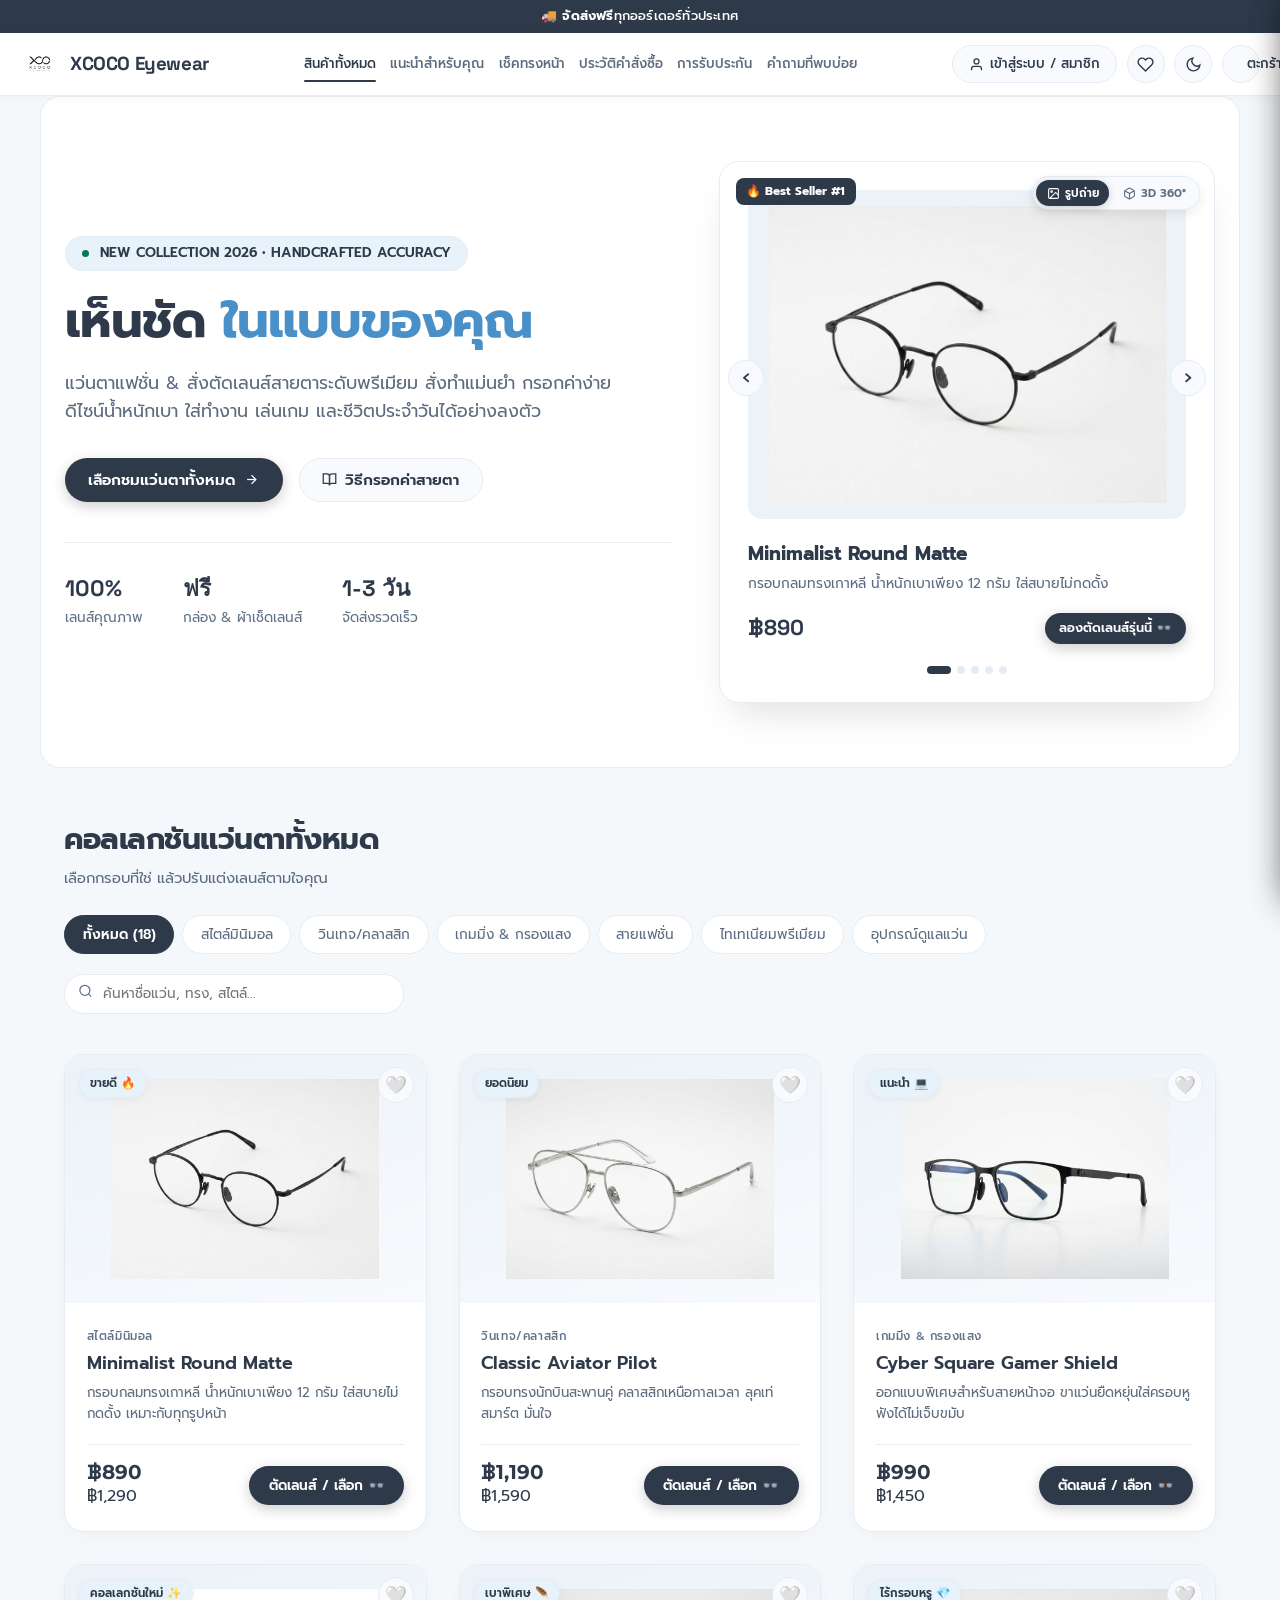
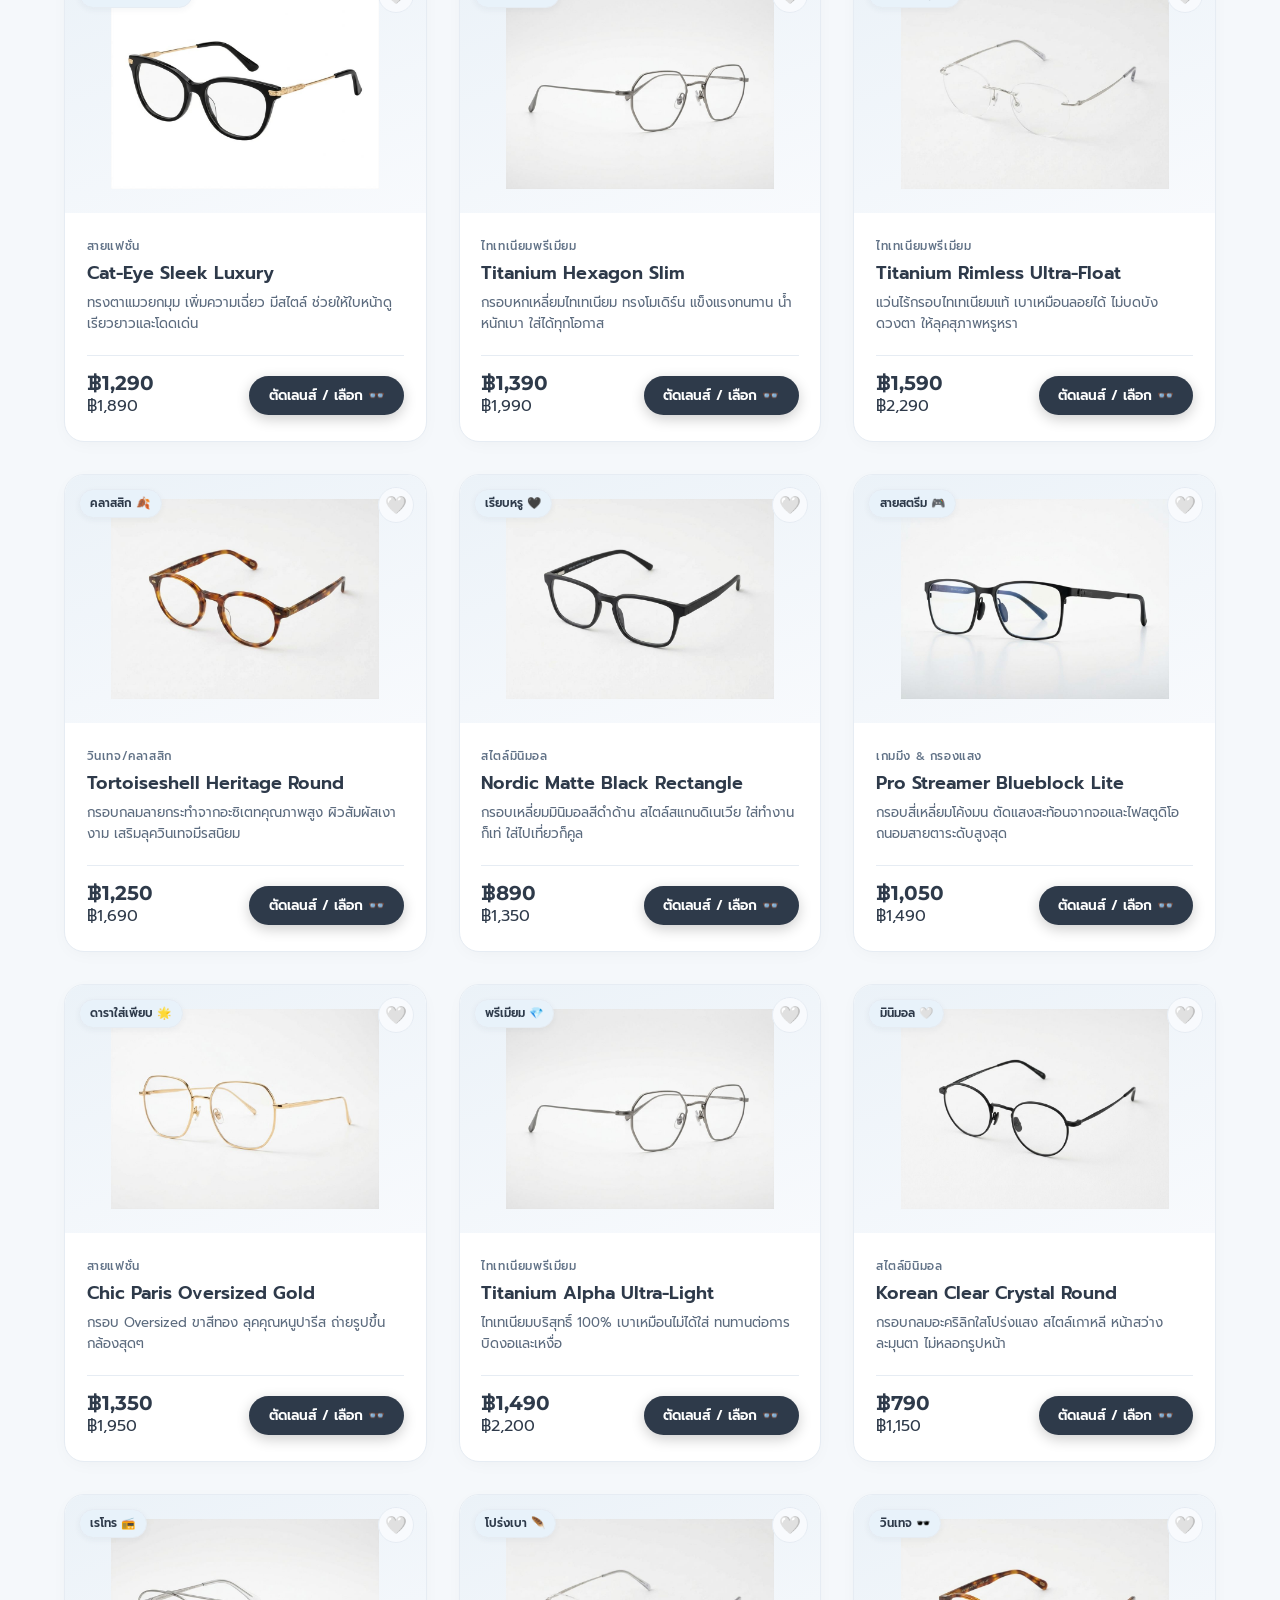
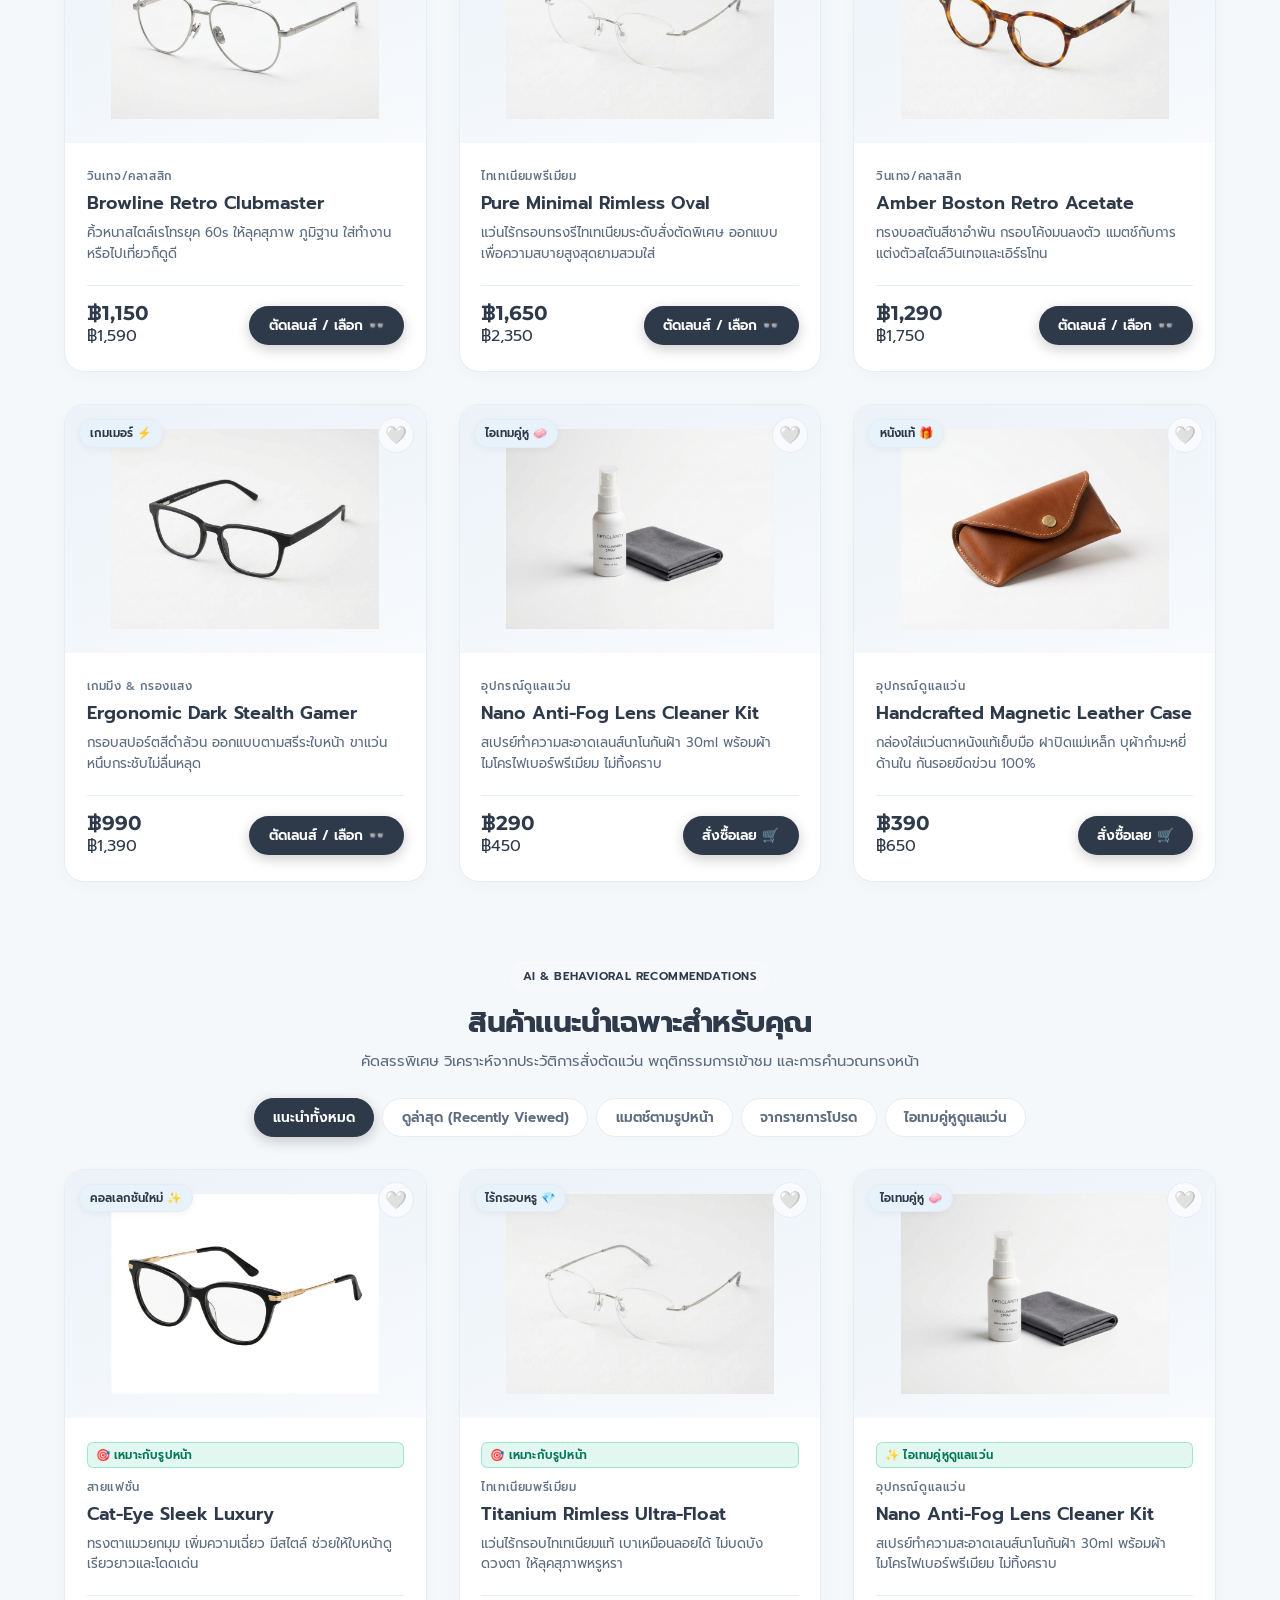
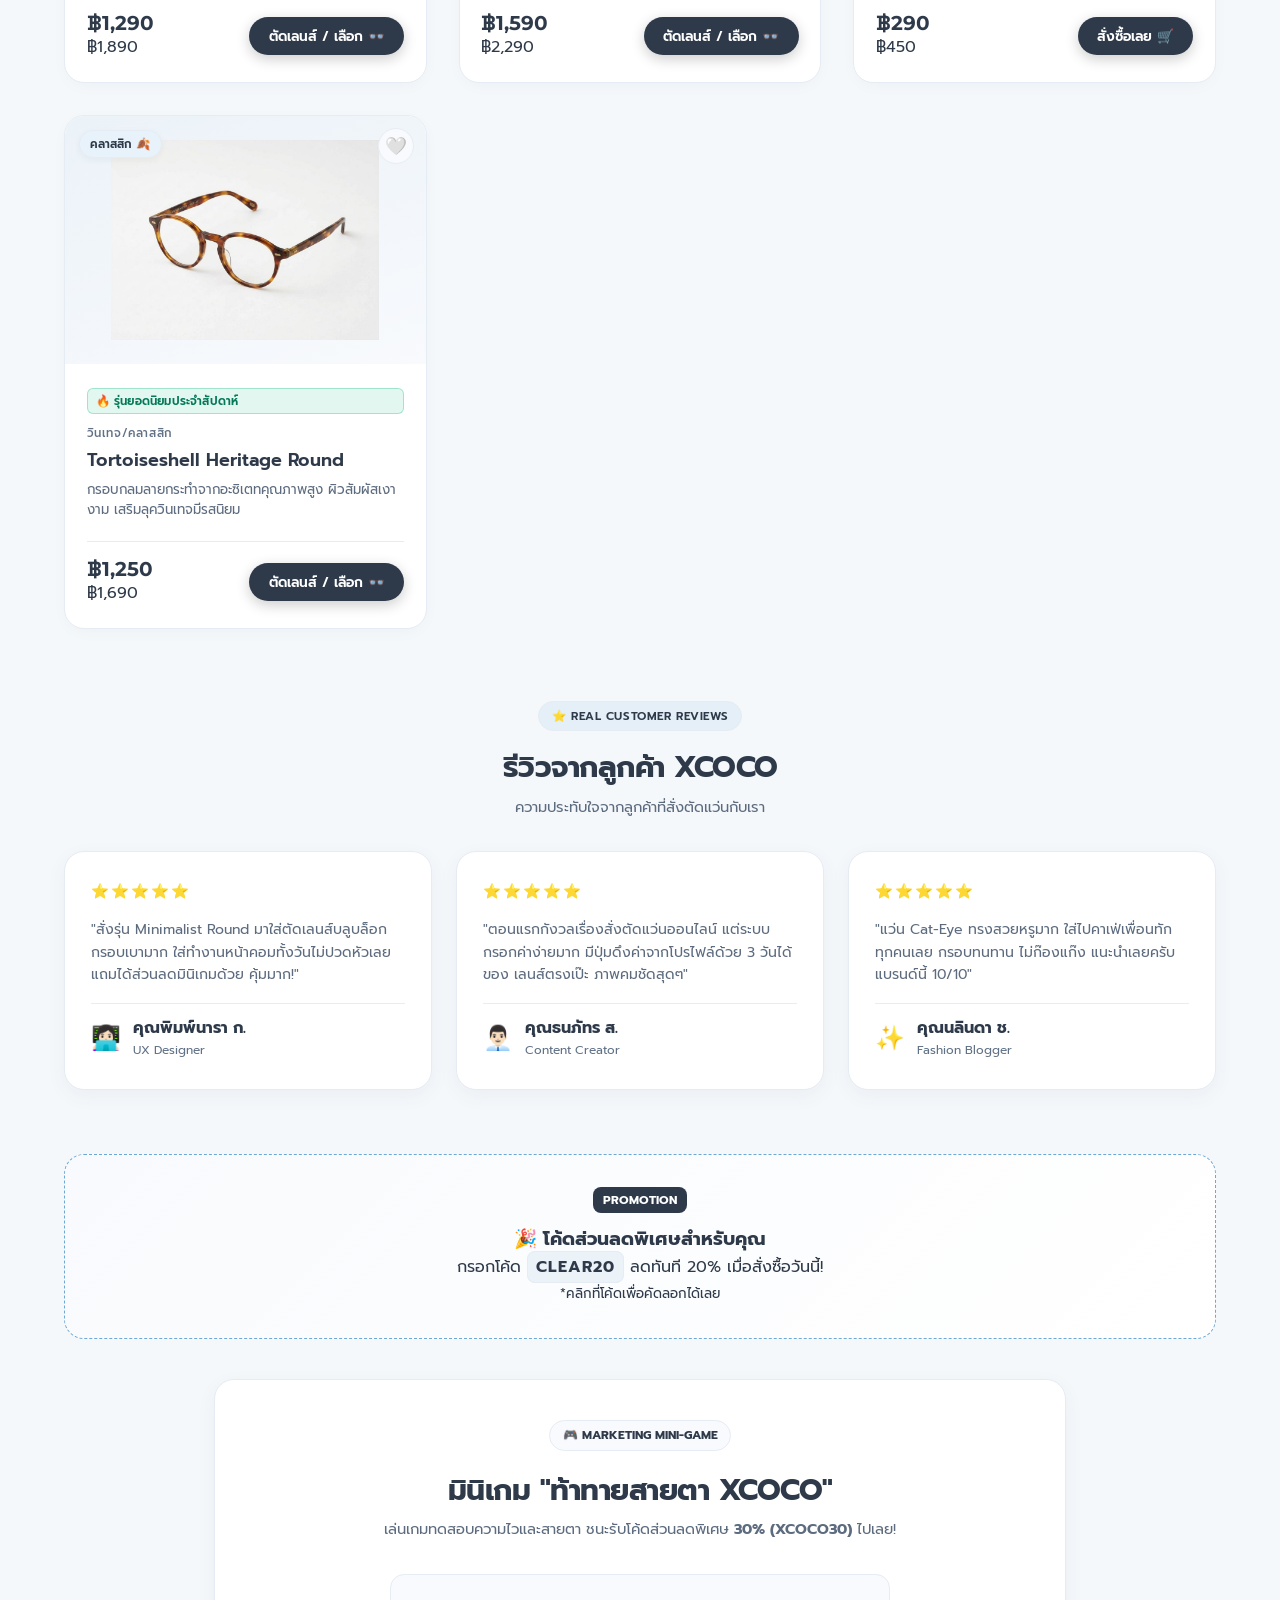
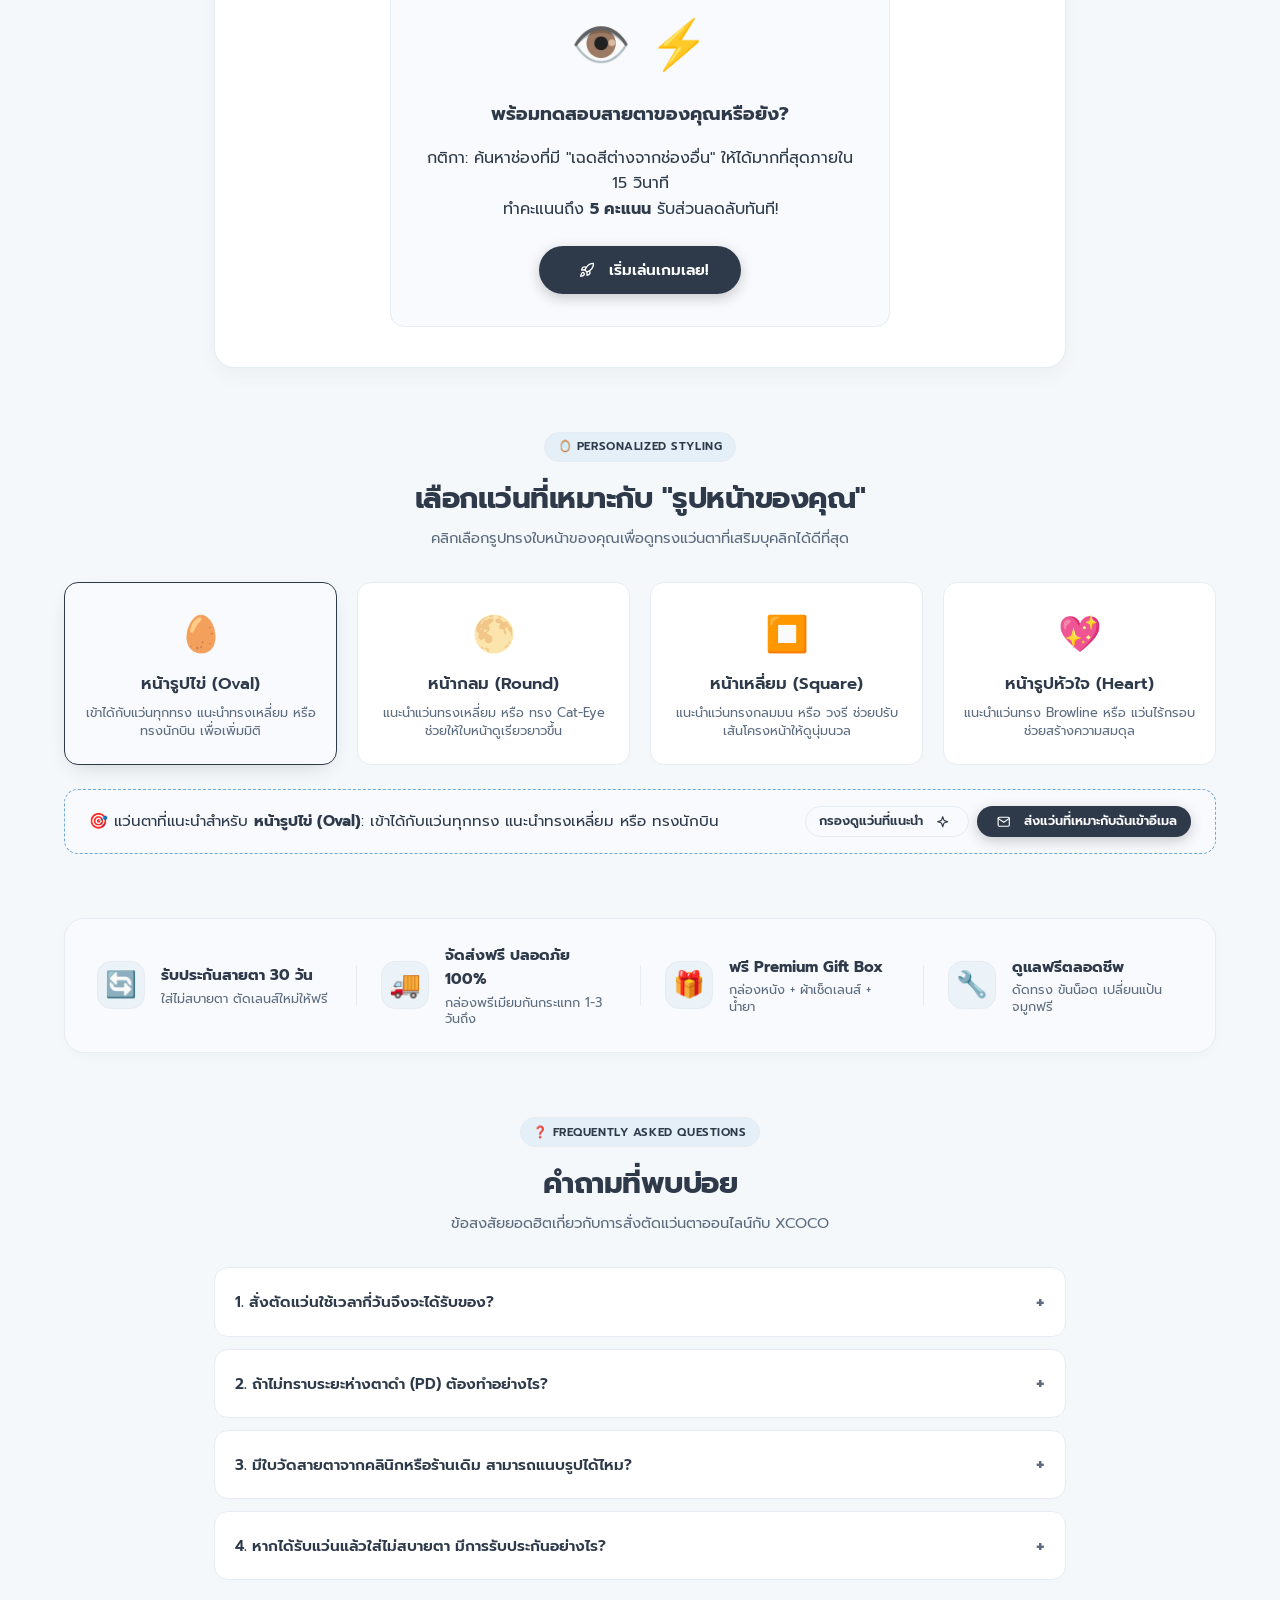
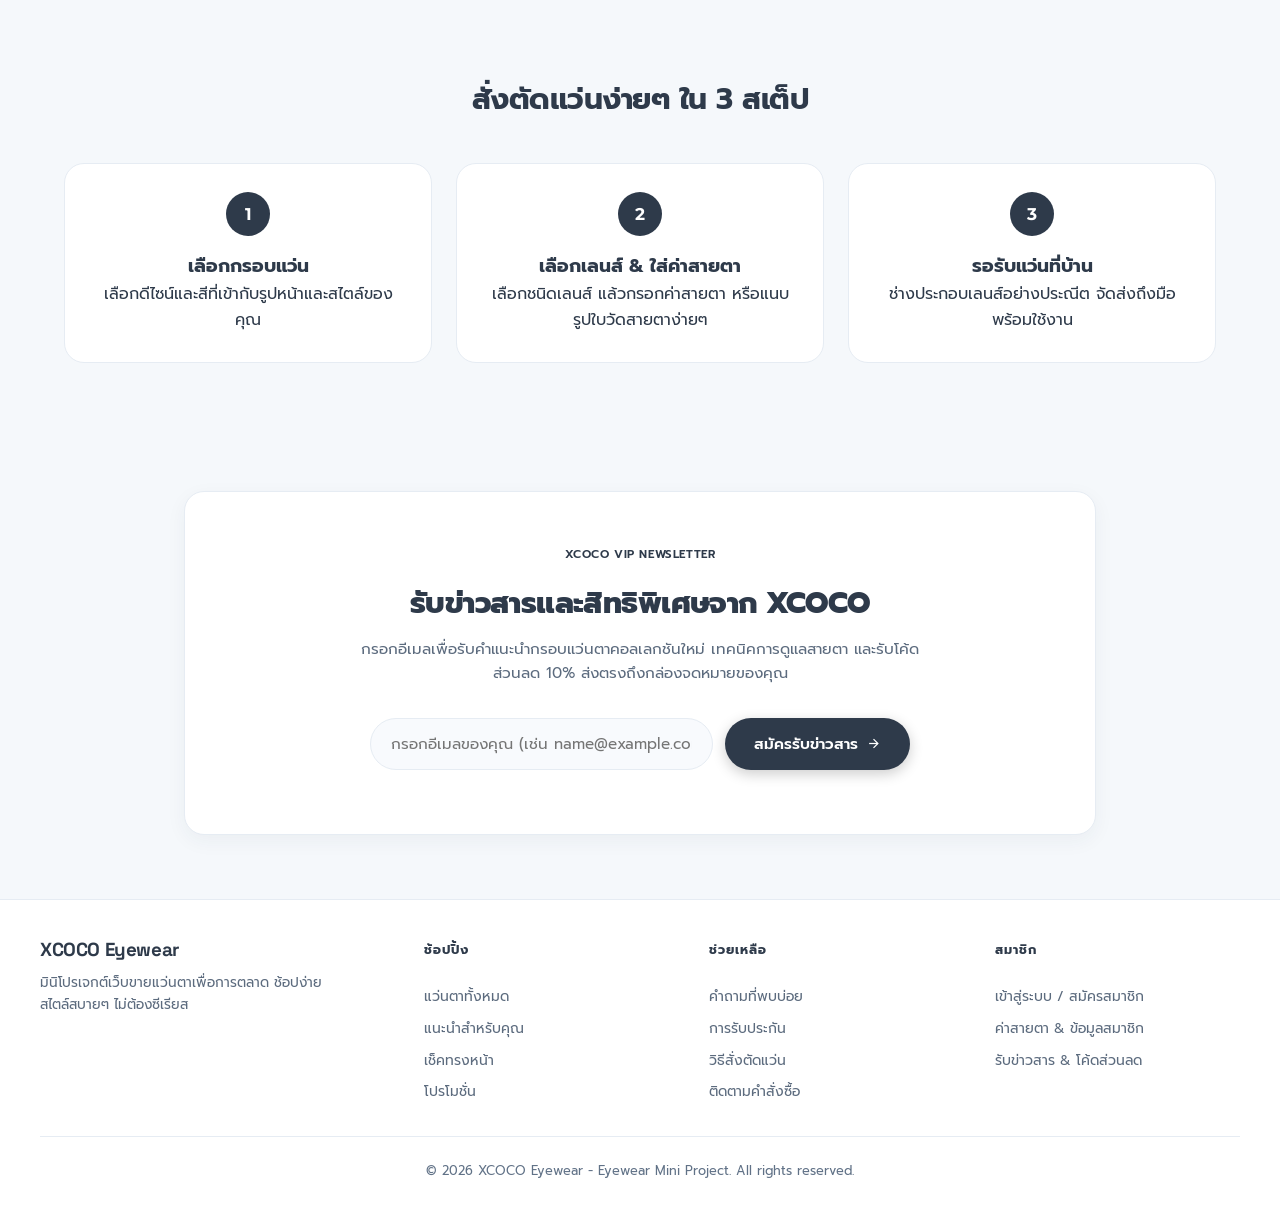
==== commit de8fa189: "feat(reco): honest fallback badges, hints, no seeded view history - fallback badges tell the truth f" ====
--- a/index.html
+++ b/index.html
@@ -18,7 +18,7 @@
   <link rel="preconnect" href="https://fonts.gstatic.com" crossorigin>
   <link href="https://fonts.googleapis.com/css2?family=Montserrat:wght@400;500;600;700;800&family=Prompt:ital,wght@0,300;0,400;0,500;0,600;0,700;1,400&family=Space+Grotesk:wght@500;700&display=swap" rel="stylesheet">
   <link rel="icon" type="image/png" href="assets/images/logo-icon-32.png" sizes="32x32">
-  <link rel="stylesheet" href="assets/css/styles.css?v=4.2">
+  <link rel="stylesheet" href="assets/css/styles.css?v=4.5">
 </head>
 <body>
   <!-- Top Marketing Announcement Bar -->
@@ -102,6 +102,12 @@
                   <line x1="10" y1="12" x2="14" y2="12"></line>
                 </svg>
                 <span>ค่าสายตา & ข้อมูลสมาชิก</span>
+              </a>
+              <a id="menuAdminPortalLink" href="admin.html" class="user-menu-item" style="text-decoration: none; display: none; color: var(--brand-sky-blue); font-weight: 600;">
+                <svg width="15" height="15" viewBox="0 0 24 24" fill="none" stroke="currentColor" stroke-width="2">
+                  <path d="M12 22s8-4 8-10V5l-8-3-8 3v7c0 6 8 10 8 10z"></path>
+                </svg>
+                <span>🛡️ จัดการหลังบ้าน (Admin)</span>
               </a>
               <div class="user-menu-divider"></div>
               <div class="user-menu-item logout-btn" onclick="logoutUser()">
@@ -426,6 +432,7 @@
       </div>
 
       <!-- Recommended Product Grid -->
+      <p class="reco-hint" id="recoHint" hidden></p>
       <div class="product-grid" id="recommendProductGrid">
         <!-- Rendered via JavaScript -->
       </div>
@@ -1461,6 +1468,6 @@
   <script src="assets/js/three.min.js"></script>
   <script src="assets/js/eyewear3d.js"></script>
   <script src="assets/js/ui.js?v=1.0"></script>
-  <script src="assets/js/app.js?v=4.2"></script>
+  <script src="assets/js/app.js?v=4.5"></script>
 </body>
 </html>
--- a/assets/css/styles.css
+++ b/assets/css/styles.css
@@ -4759,6 +4759,11 @@
   margin-top: 0.35rem;
 }
 
+/* Min/max scale labels use secondary ink to pass WCAG contrast at small size */
+.rx-pd-labels > span:not(.rx-pd-current) {
+  color: var(--text-secondary);
+}
+
 .rx-pd-current {
   font-weight: 700;
   color: var(--accent-primary);
@@ -5965,6 +5970,20 @@
 
 #regProgressTipText {
   transition: opacity 0.2s ease;
+}
+
+/* --- Recommendation contextual hint (honest fallback guidance) --- */
+.reco-hint {
+  text-align: center;
+  color: var(--text-secondary);
+  font-size: 0.85rem;
+  margin: 0 0 1.1rem;
+  line-height: 1.6;
+}
+
+.reco-hint a {
+  color: var(--brand-sky-blue-ink);
+  font-weight: 600;
 }
 
 /* --- Toast notifications --- */
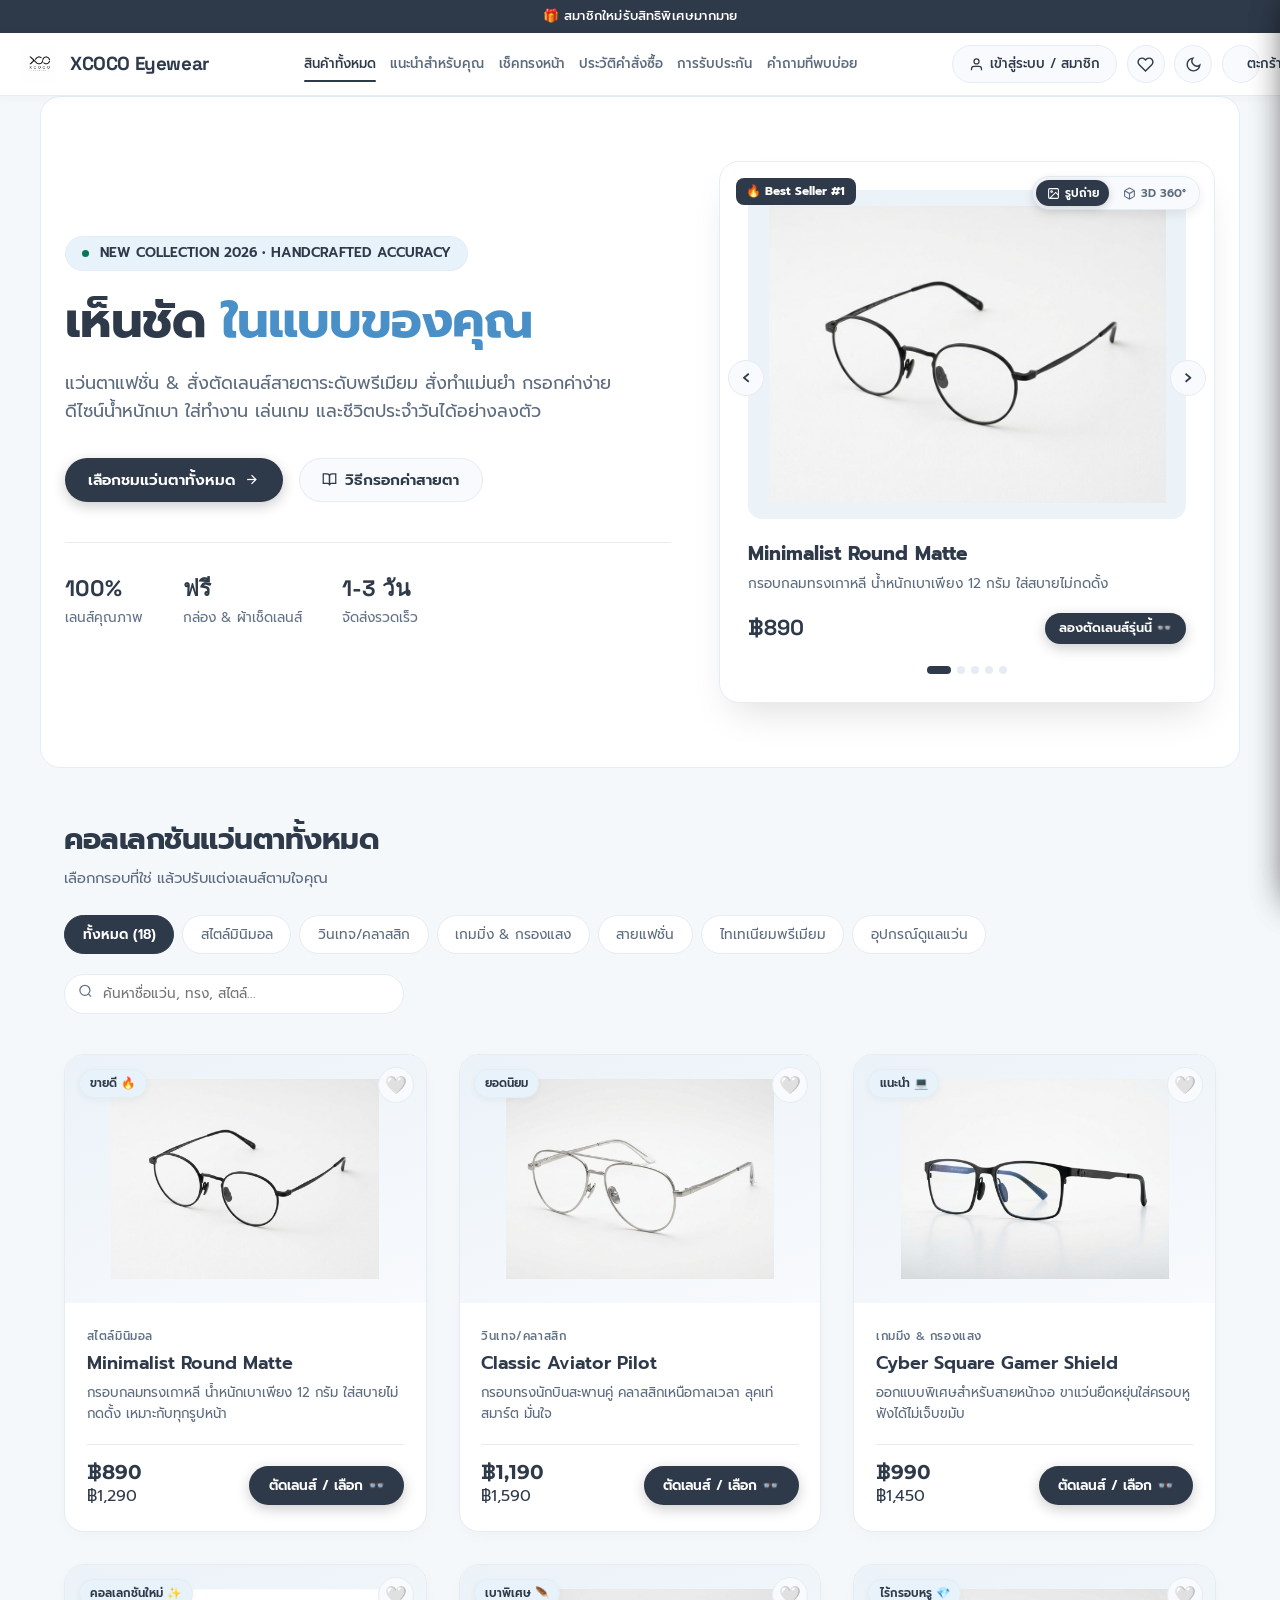
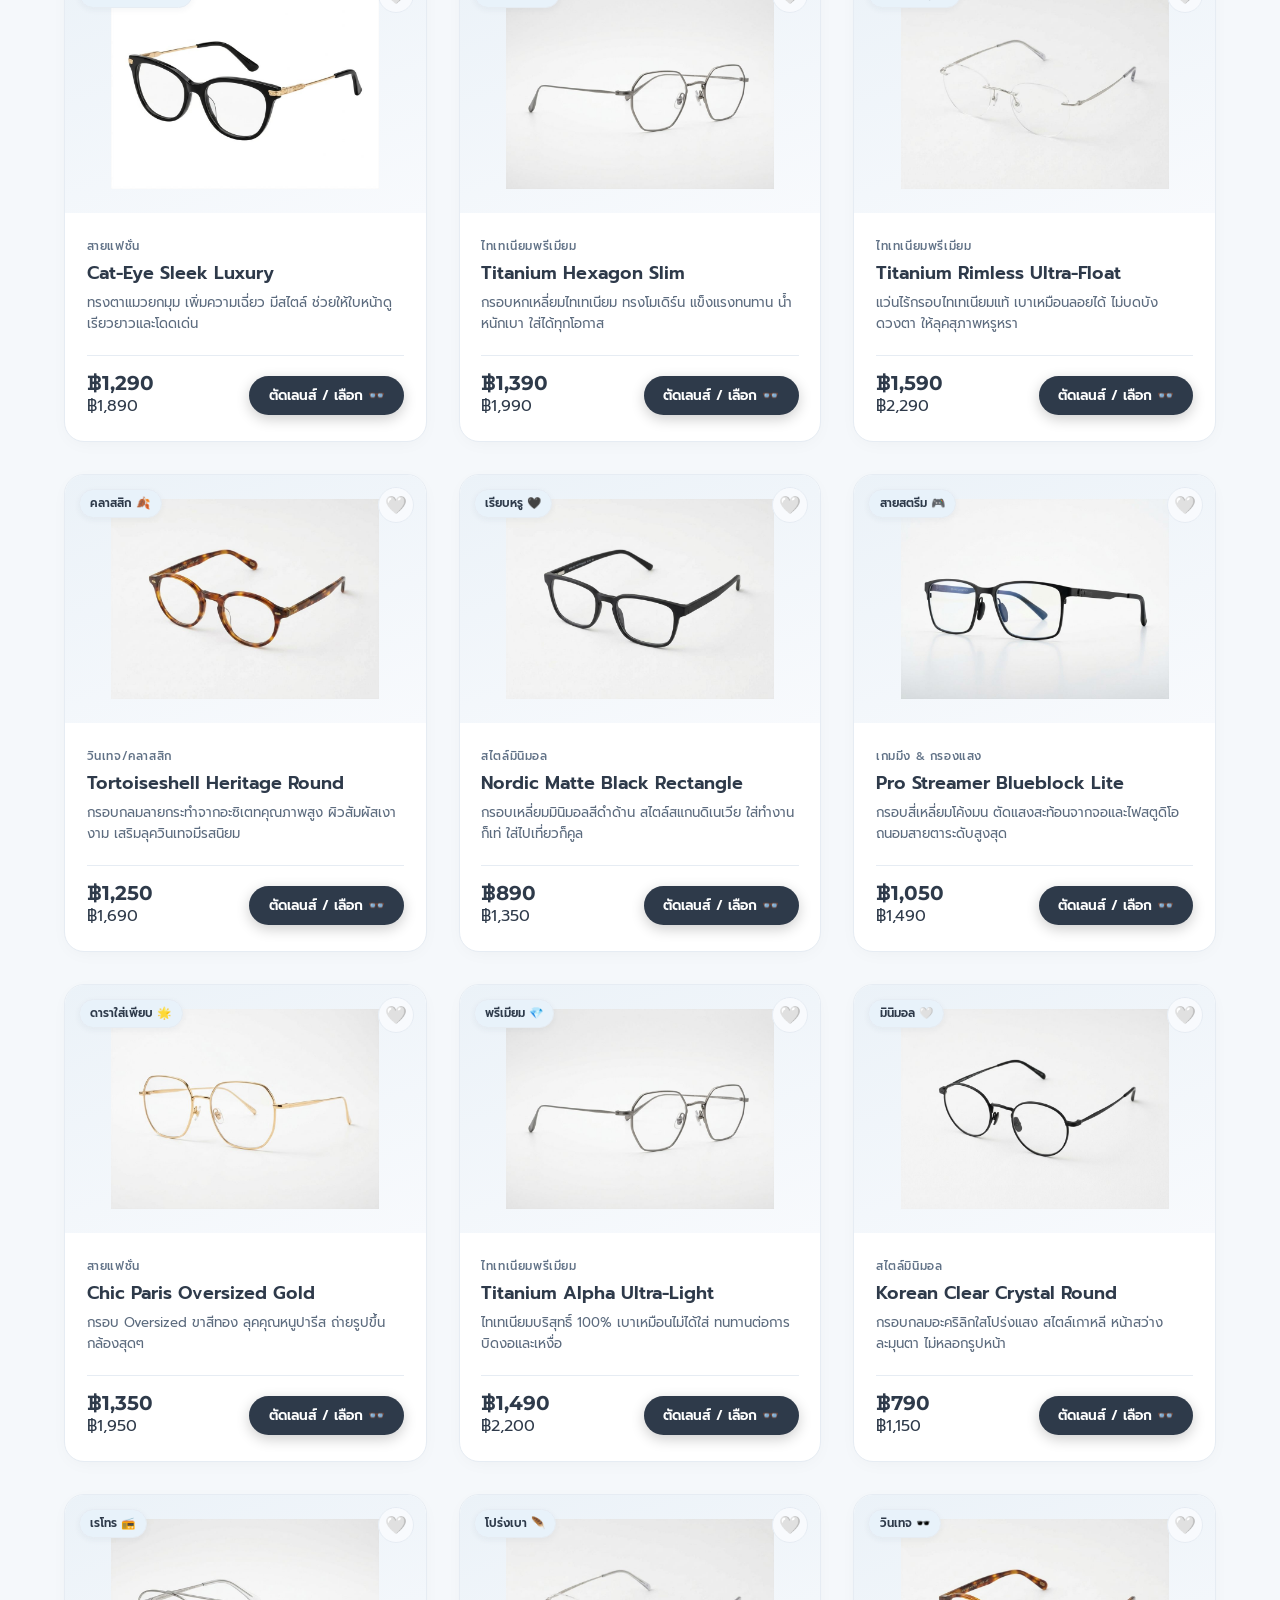
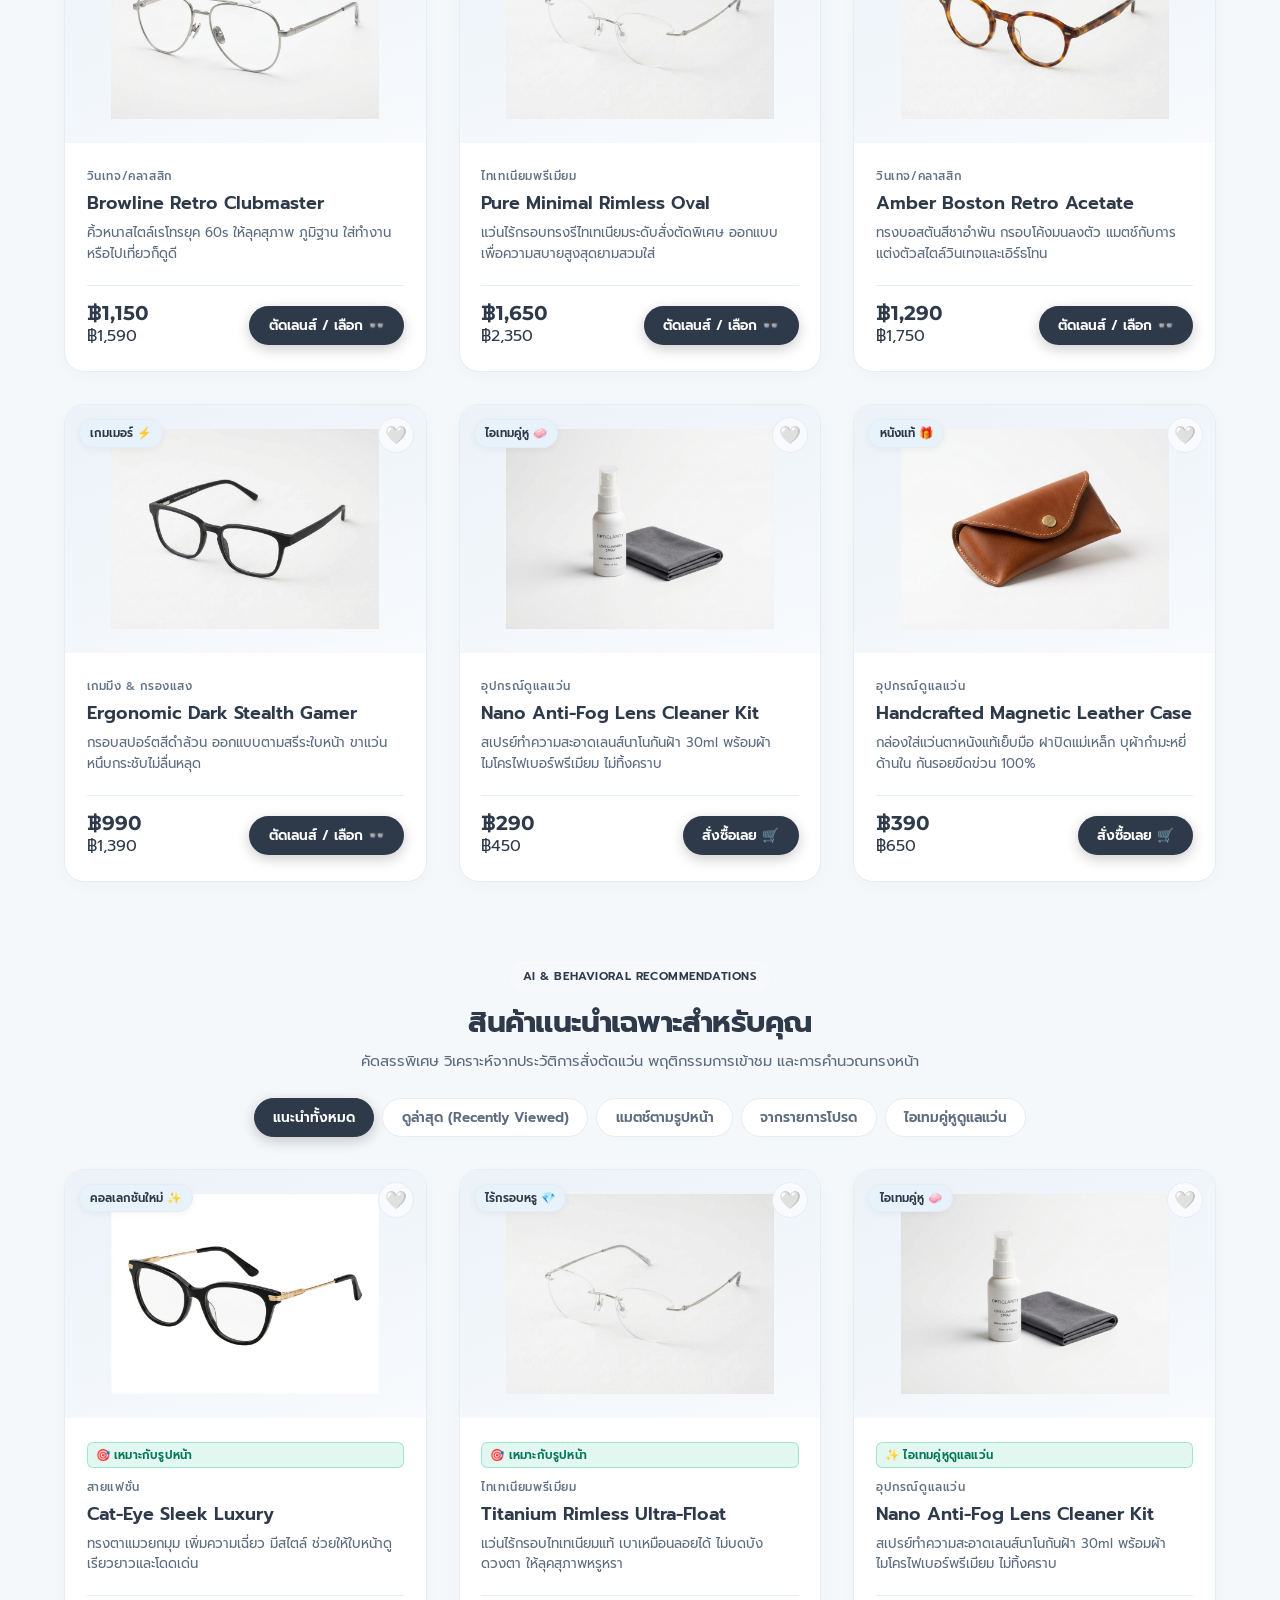
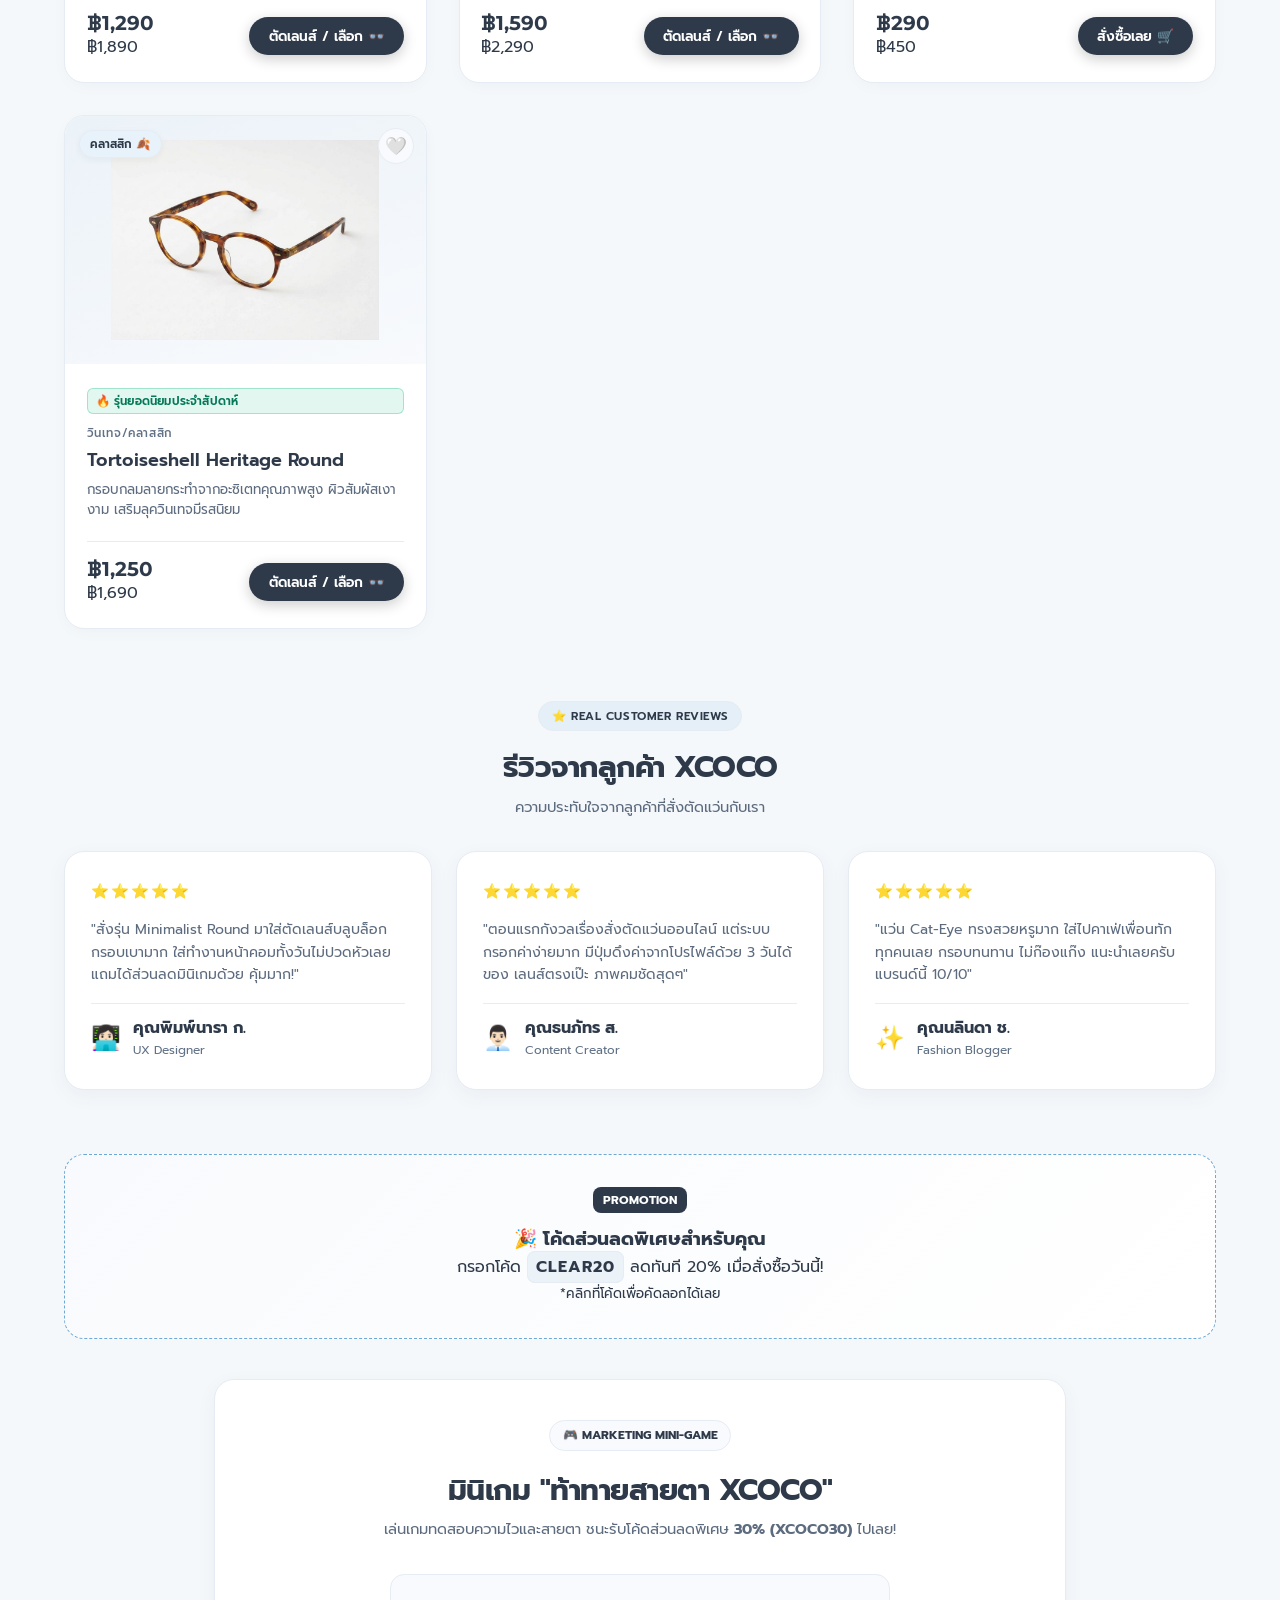
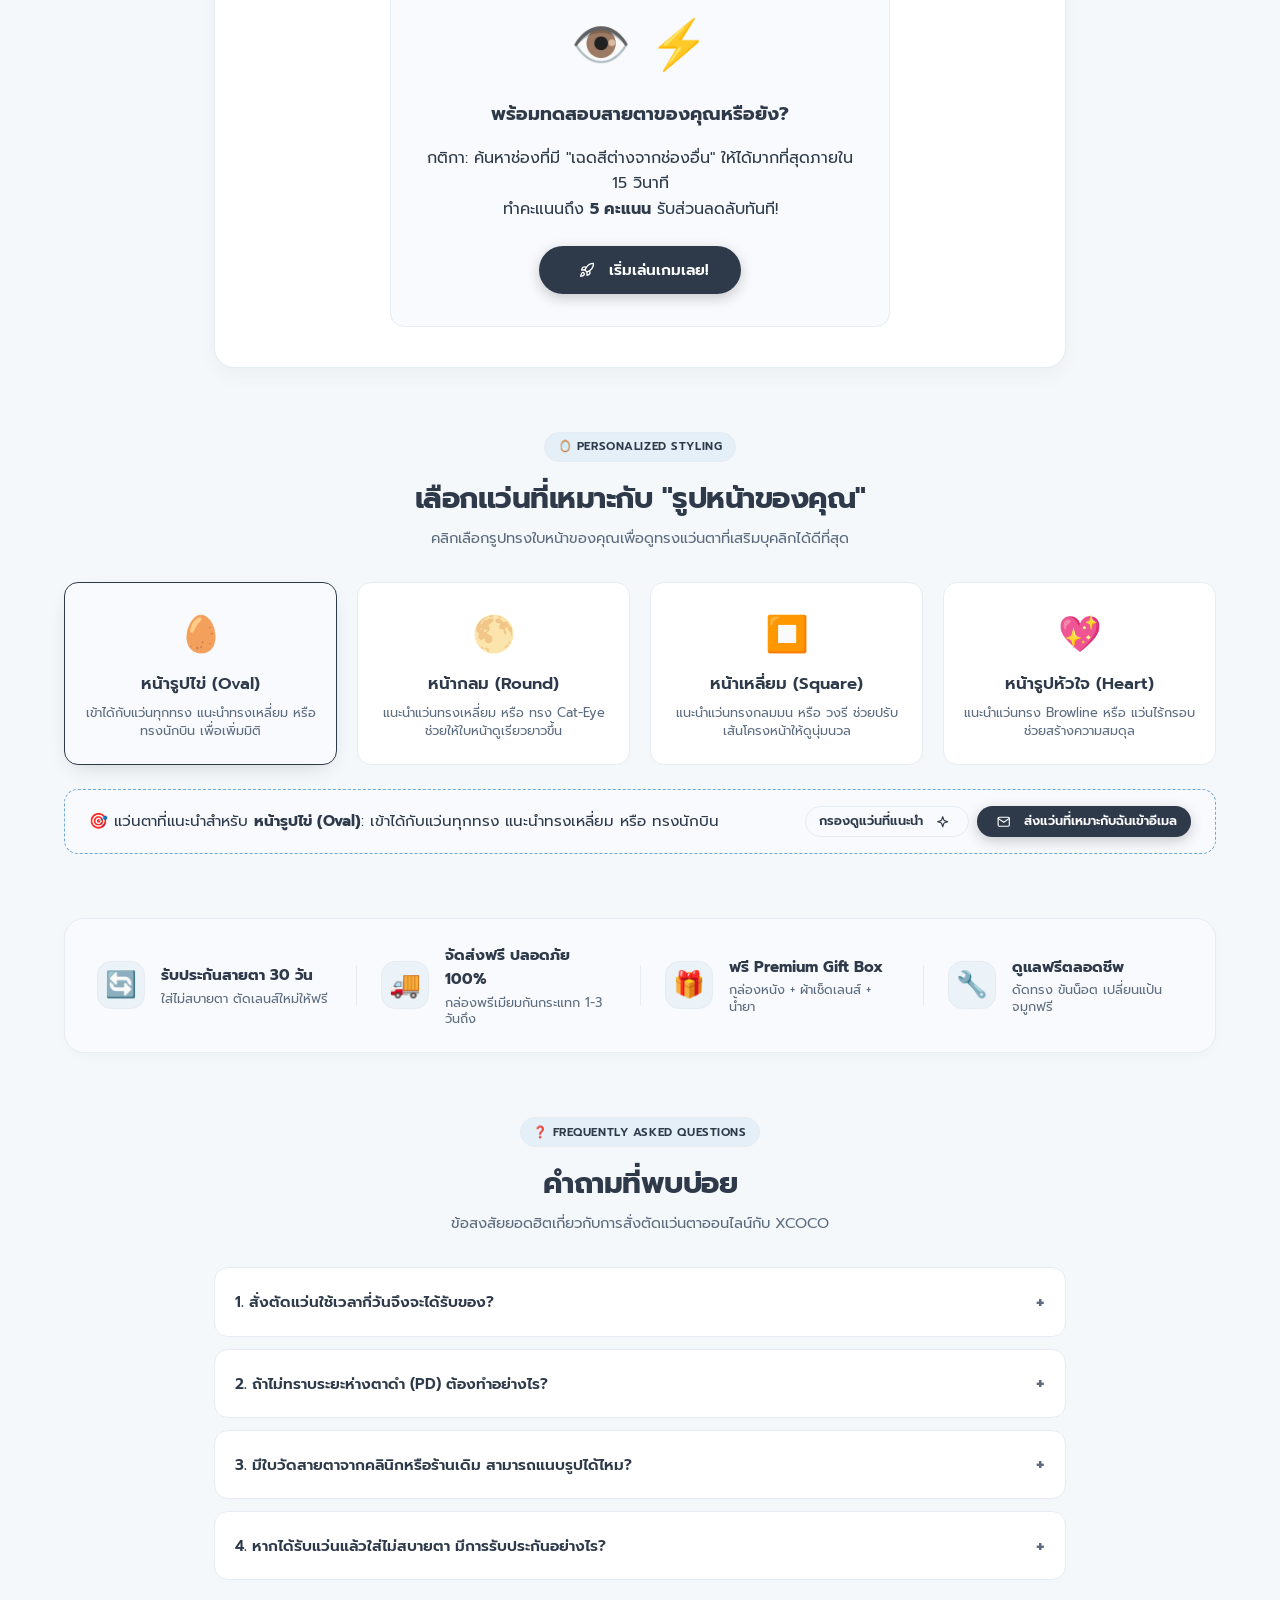
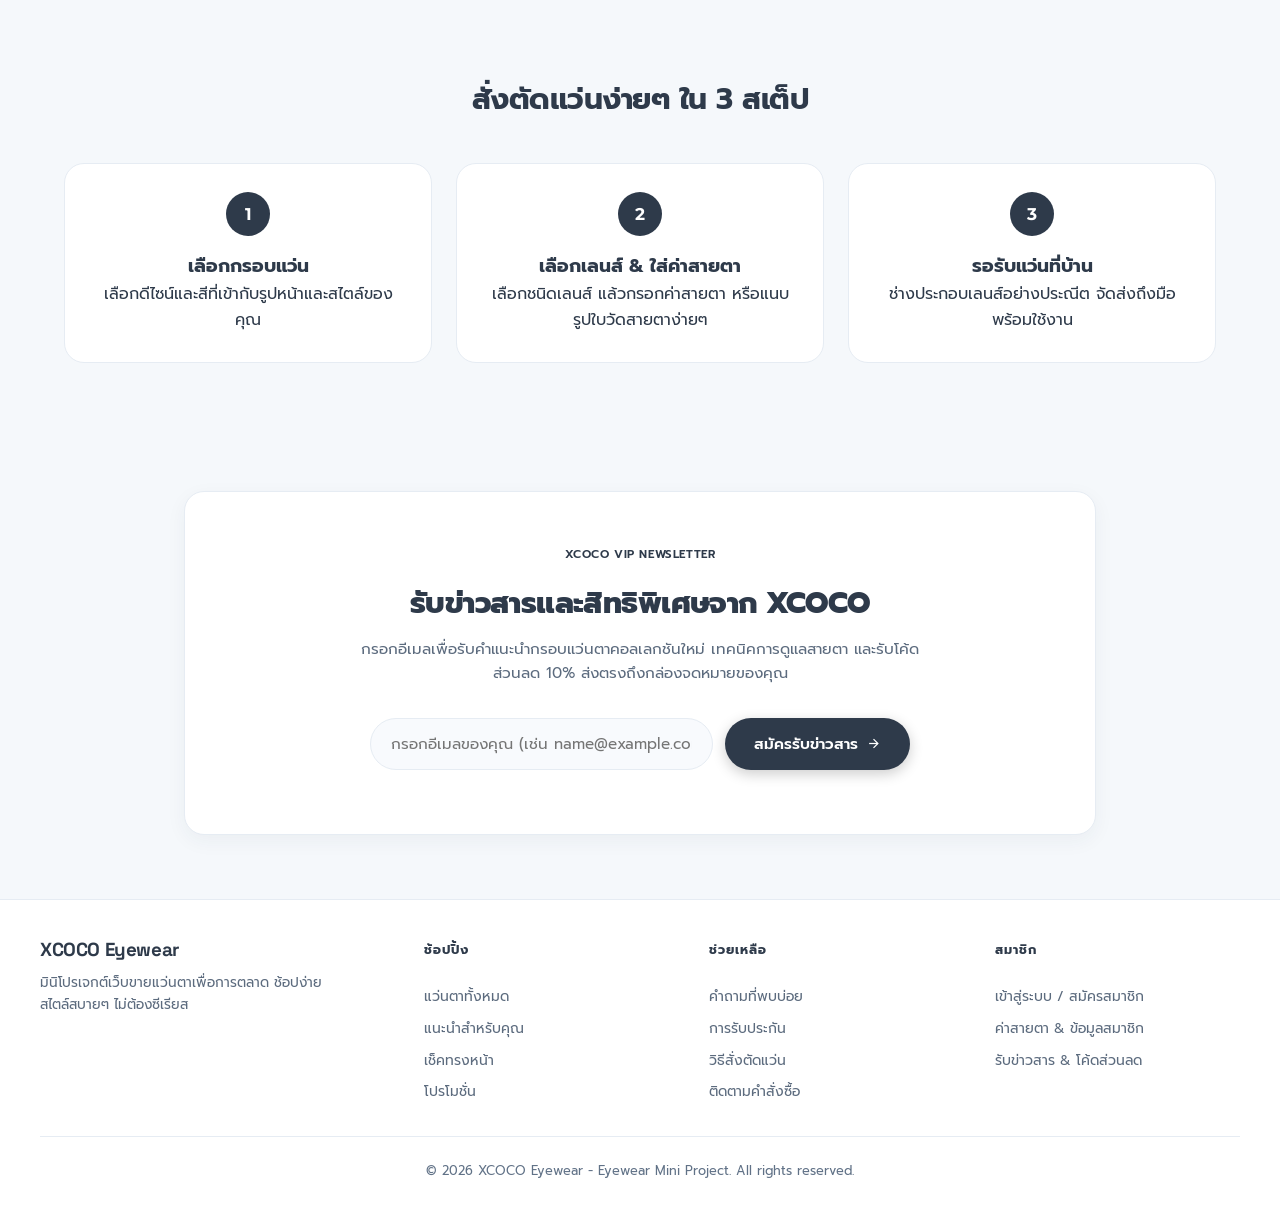
==== commit 88d0097d: "fix(reco): care tab shows accessories only, no cheap frames - cross filter was category==='care' OR " ====
--- a/index.html
+++ b/index.html
@@ -1468,6 +1468,6 @@
   <script src="assets/js/three.min.js"></script>
   <script src="assets/js/eyewear3d.js"></script>
   <script src="assets/js/ui.js?v=1.0"></script>
-  <script src="assets/js/app.js?v=4.5"></script>
+  <script src="assets/js/app.js?v=4.6"></script>
 </body>
 </html>
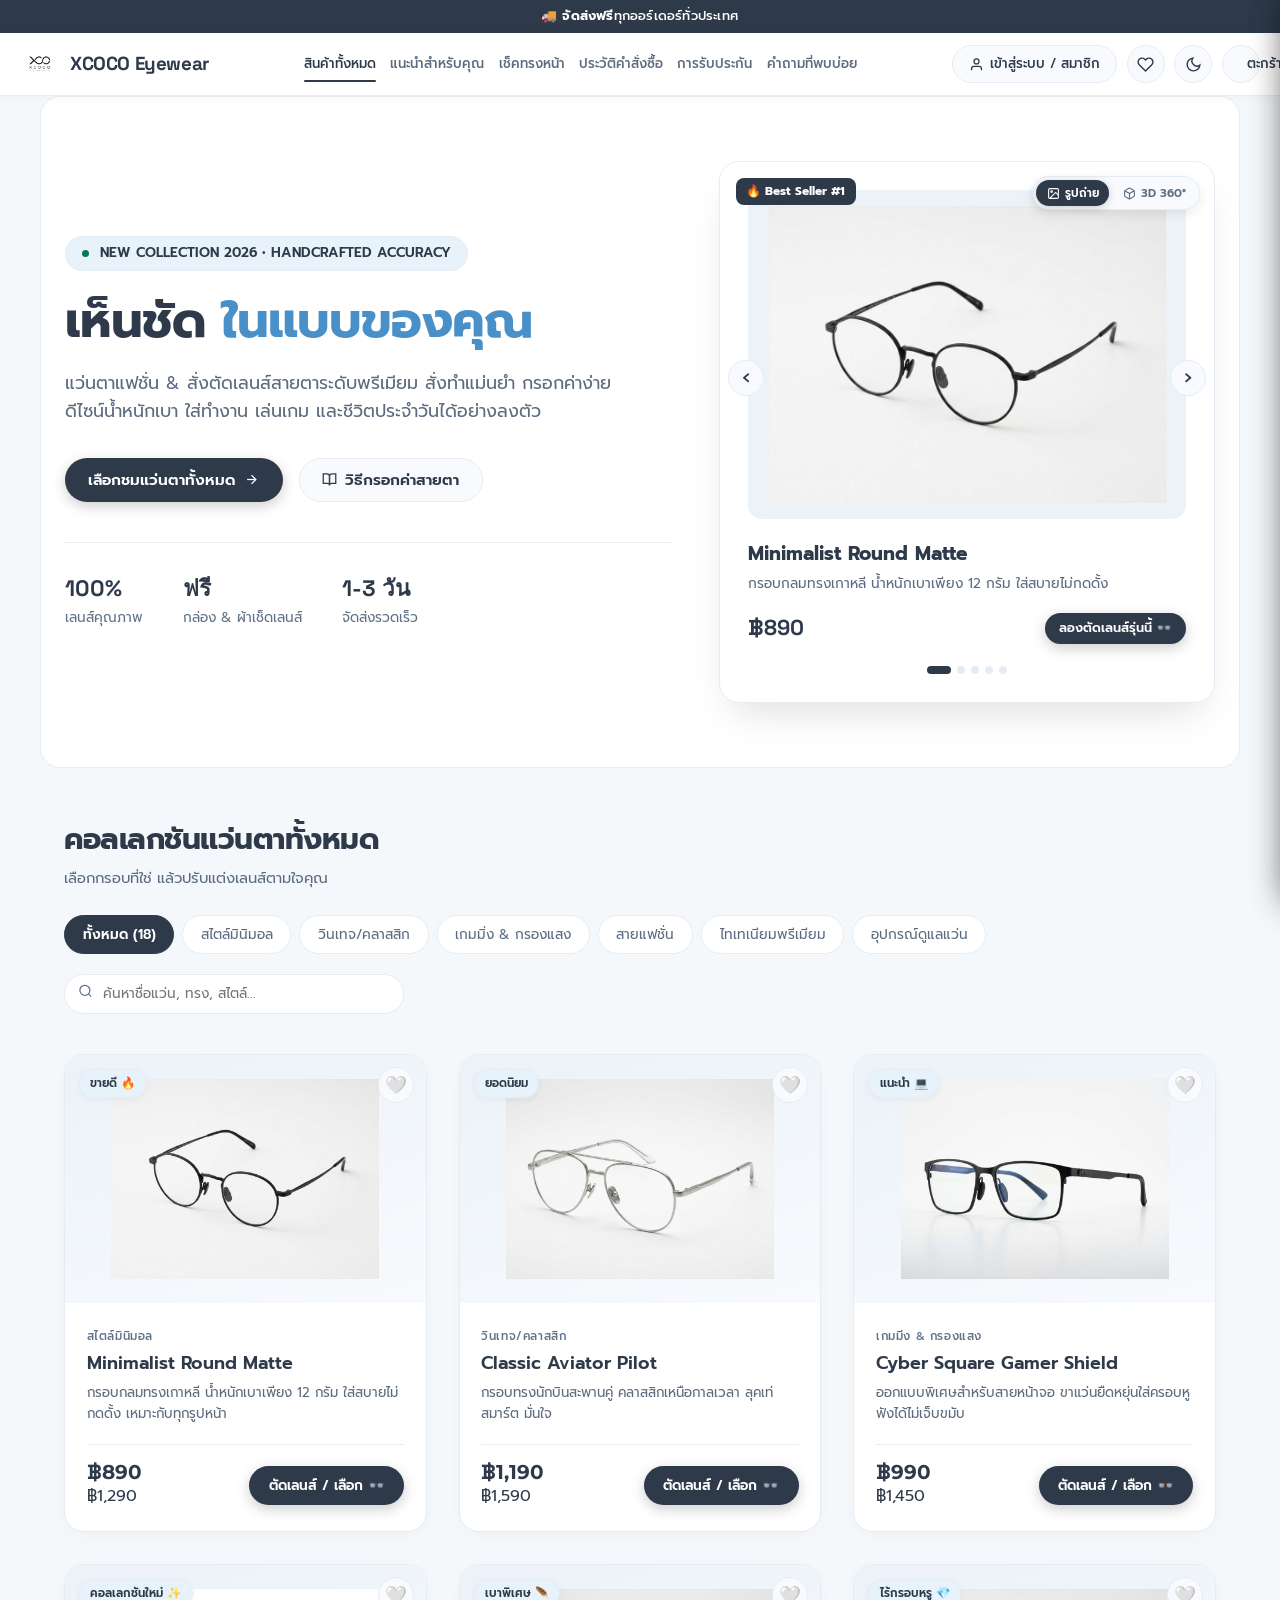
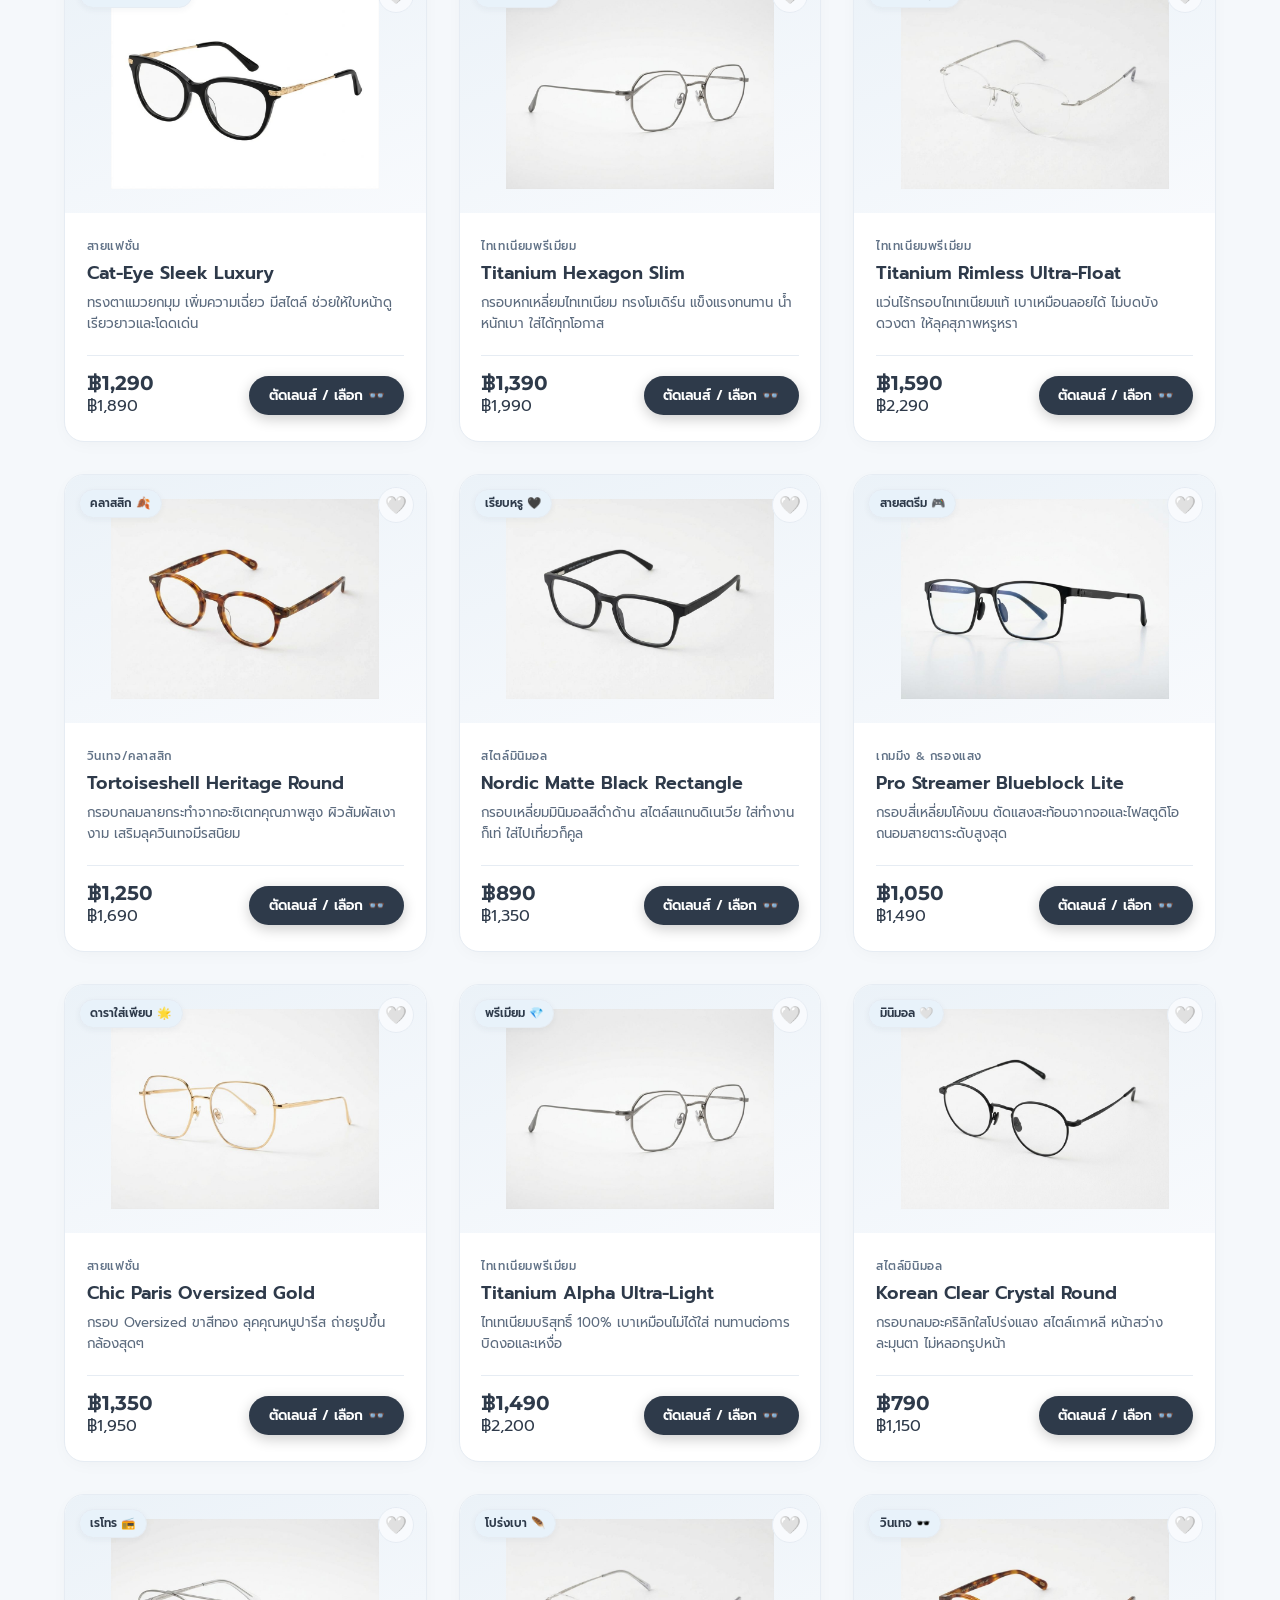
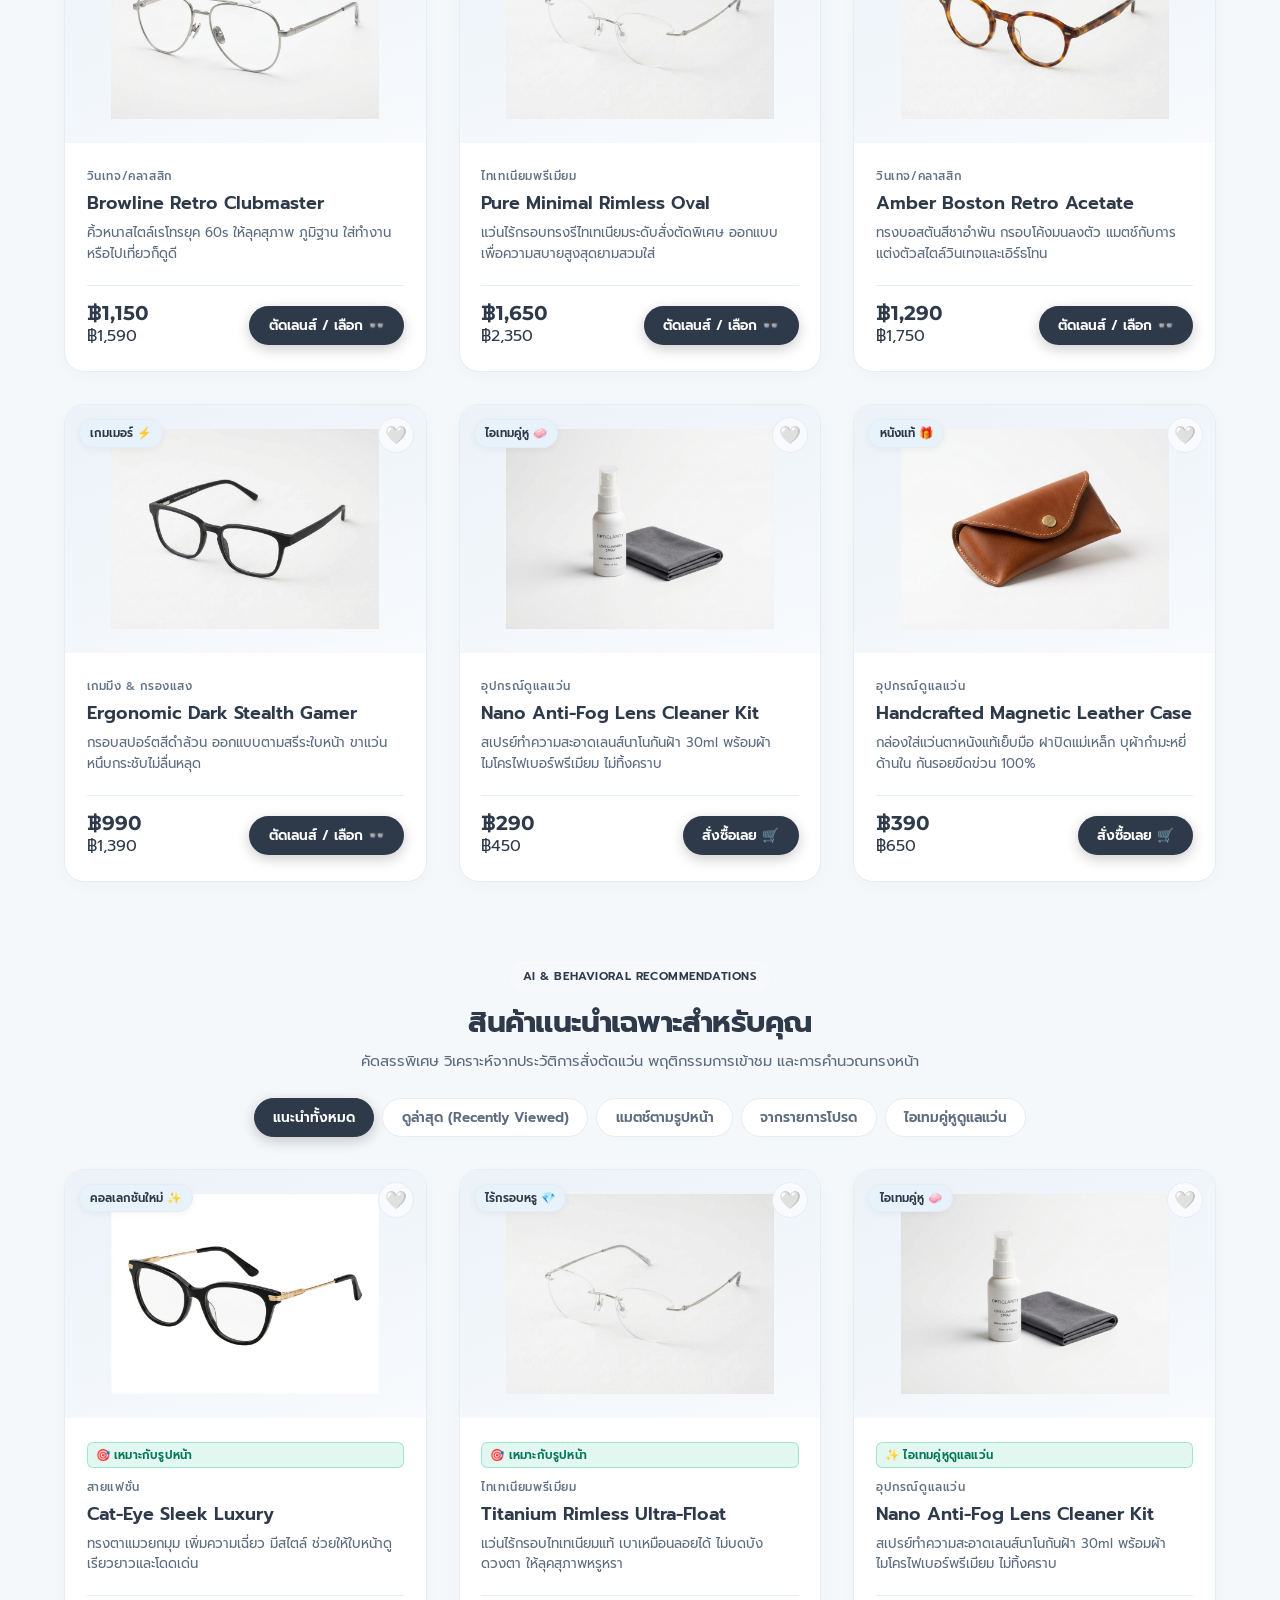
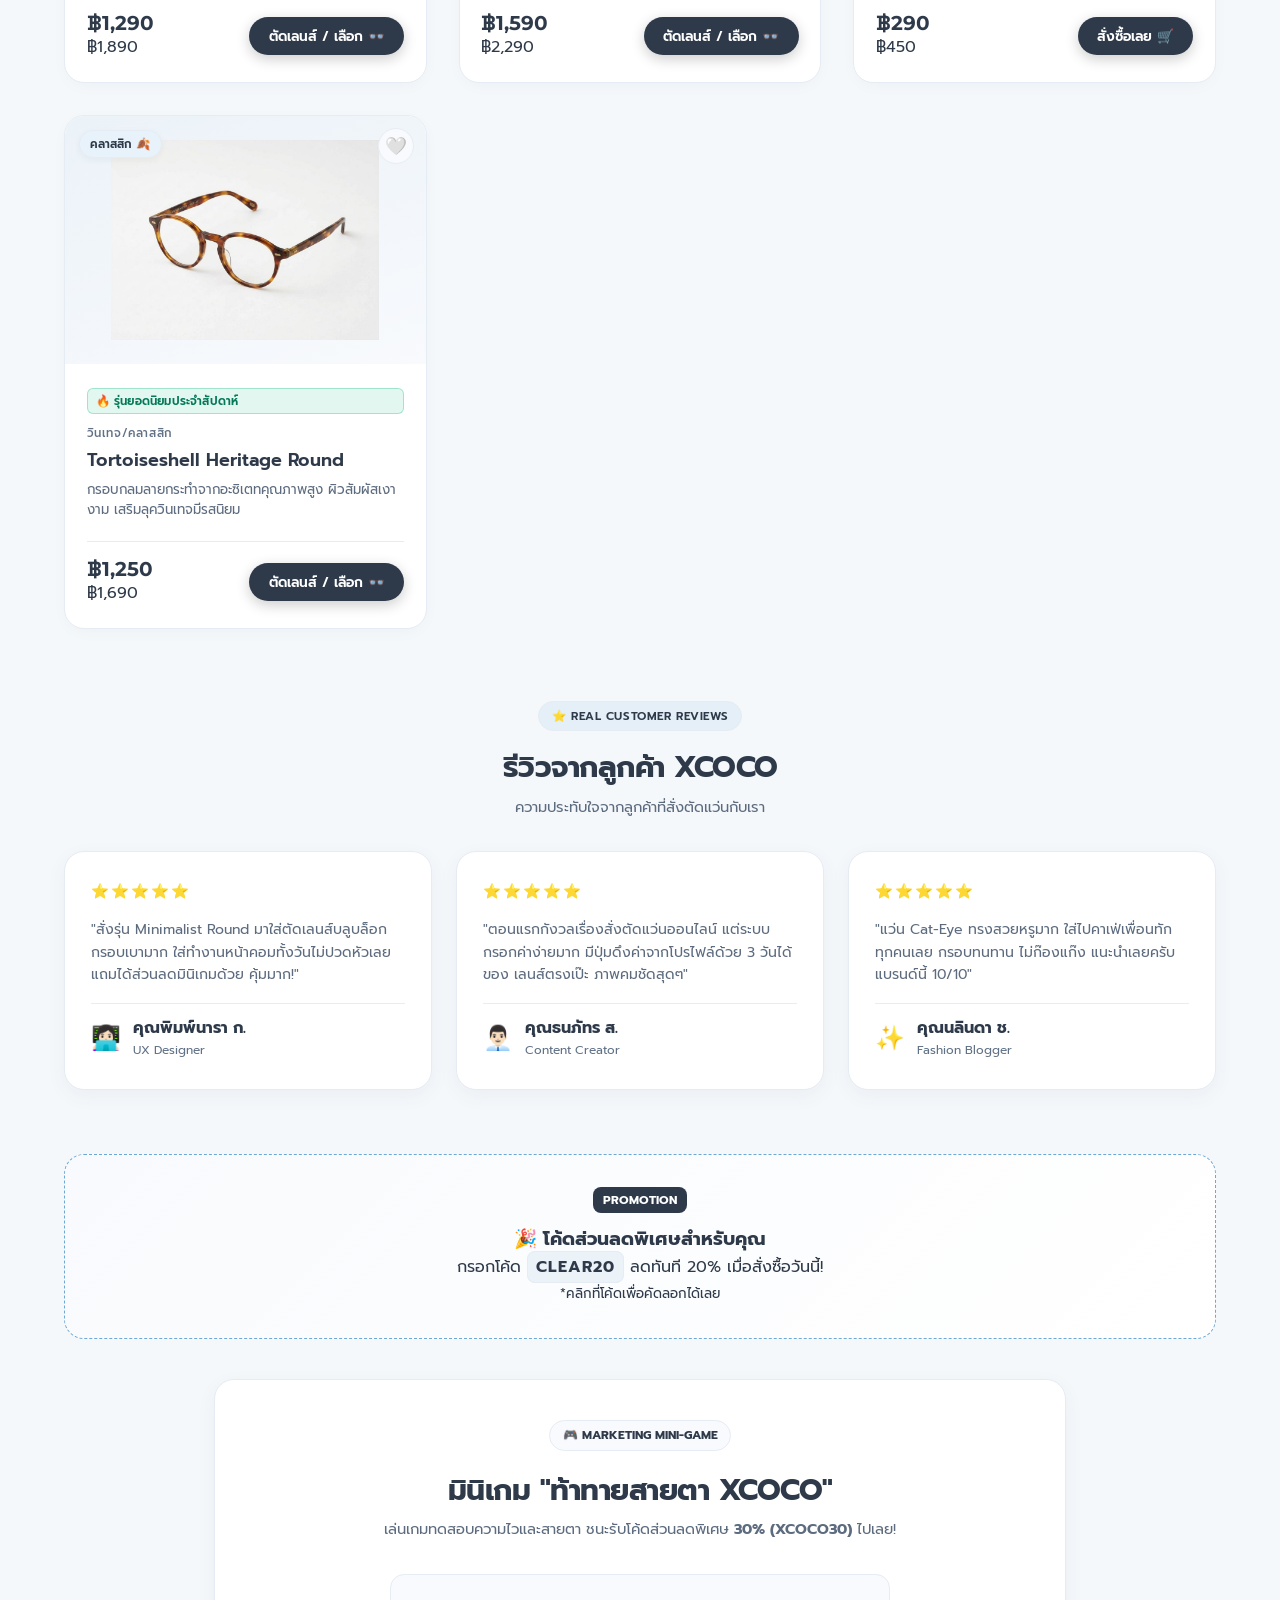
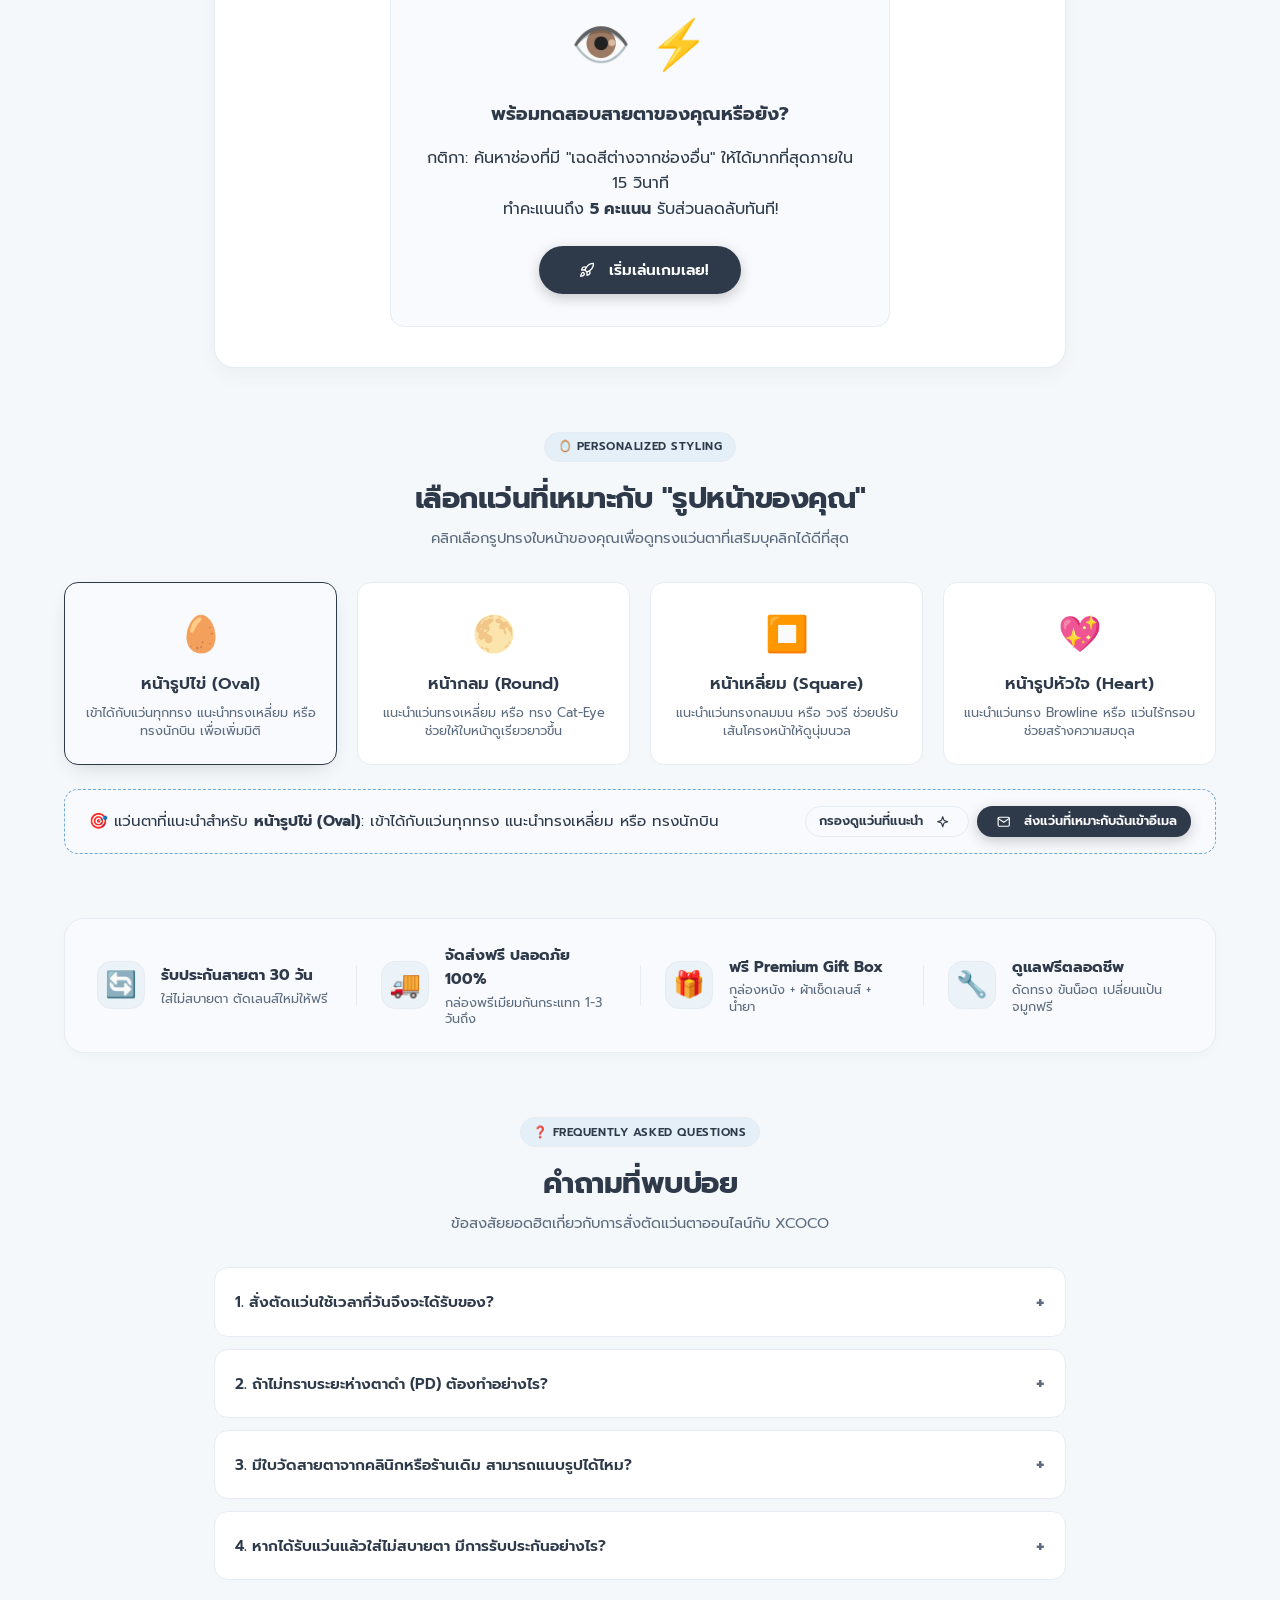
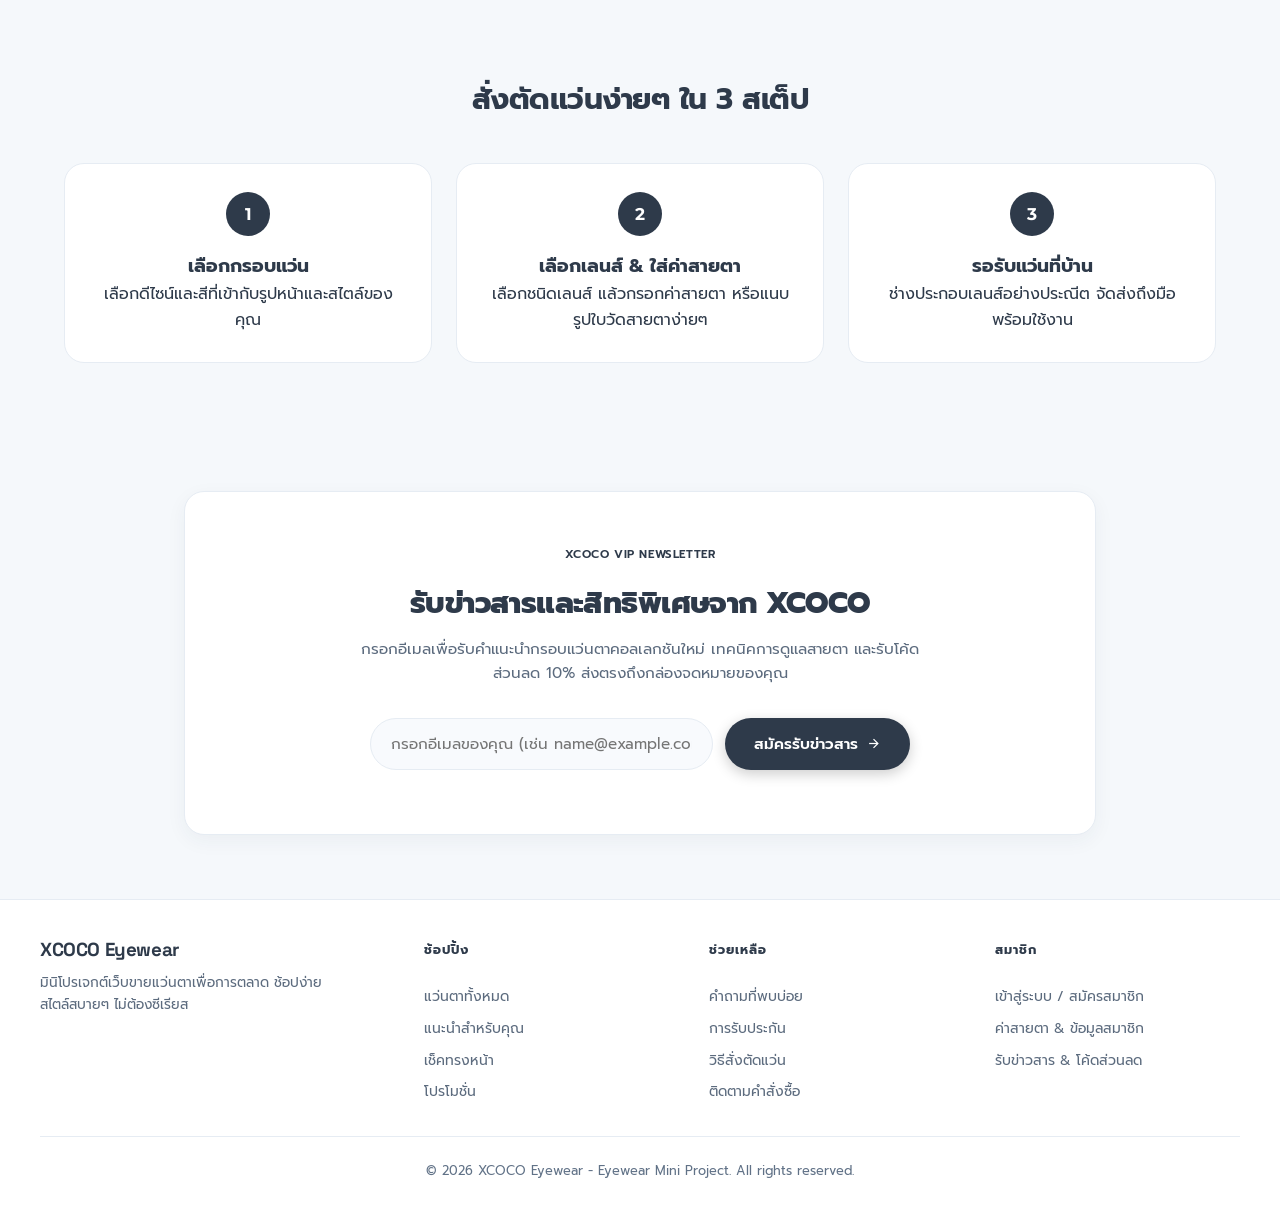
==== commit 6c3b5dbd: "feat(orders): sync admin status to storefront + tracking display - new customer-safe get_my_orders a" ====
--- a/index.html
+++ b/index.html
@@ -1468,6 +1468,6 @@
   <script src="assets/js/three.min.js"></script>
   <script src="assets/js/eyewear3d.js"></script>
   <script src="assets/js/ui.js?v=1.0"></script>
-  <script src="assets/js/app.js?v=4.6"></script>
+  <script src="assets/js/app.js?v=4.7"></script>
 </body>
 </html>
